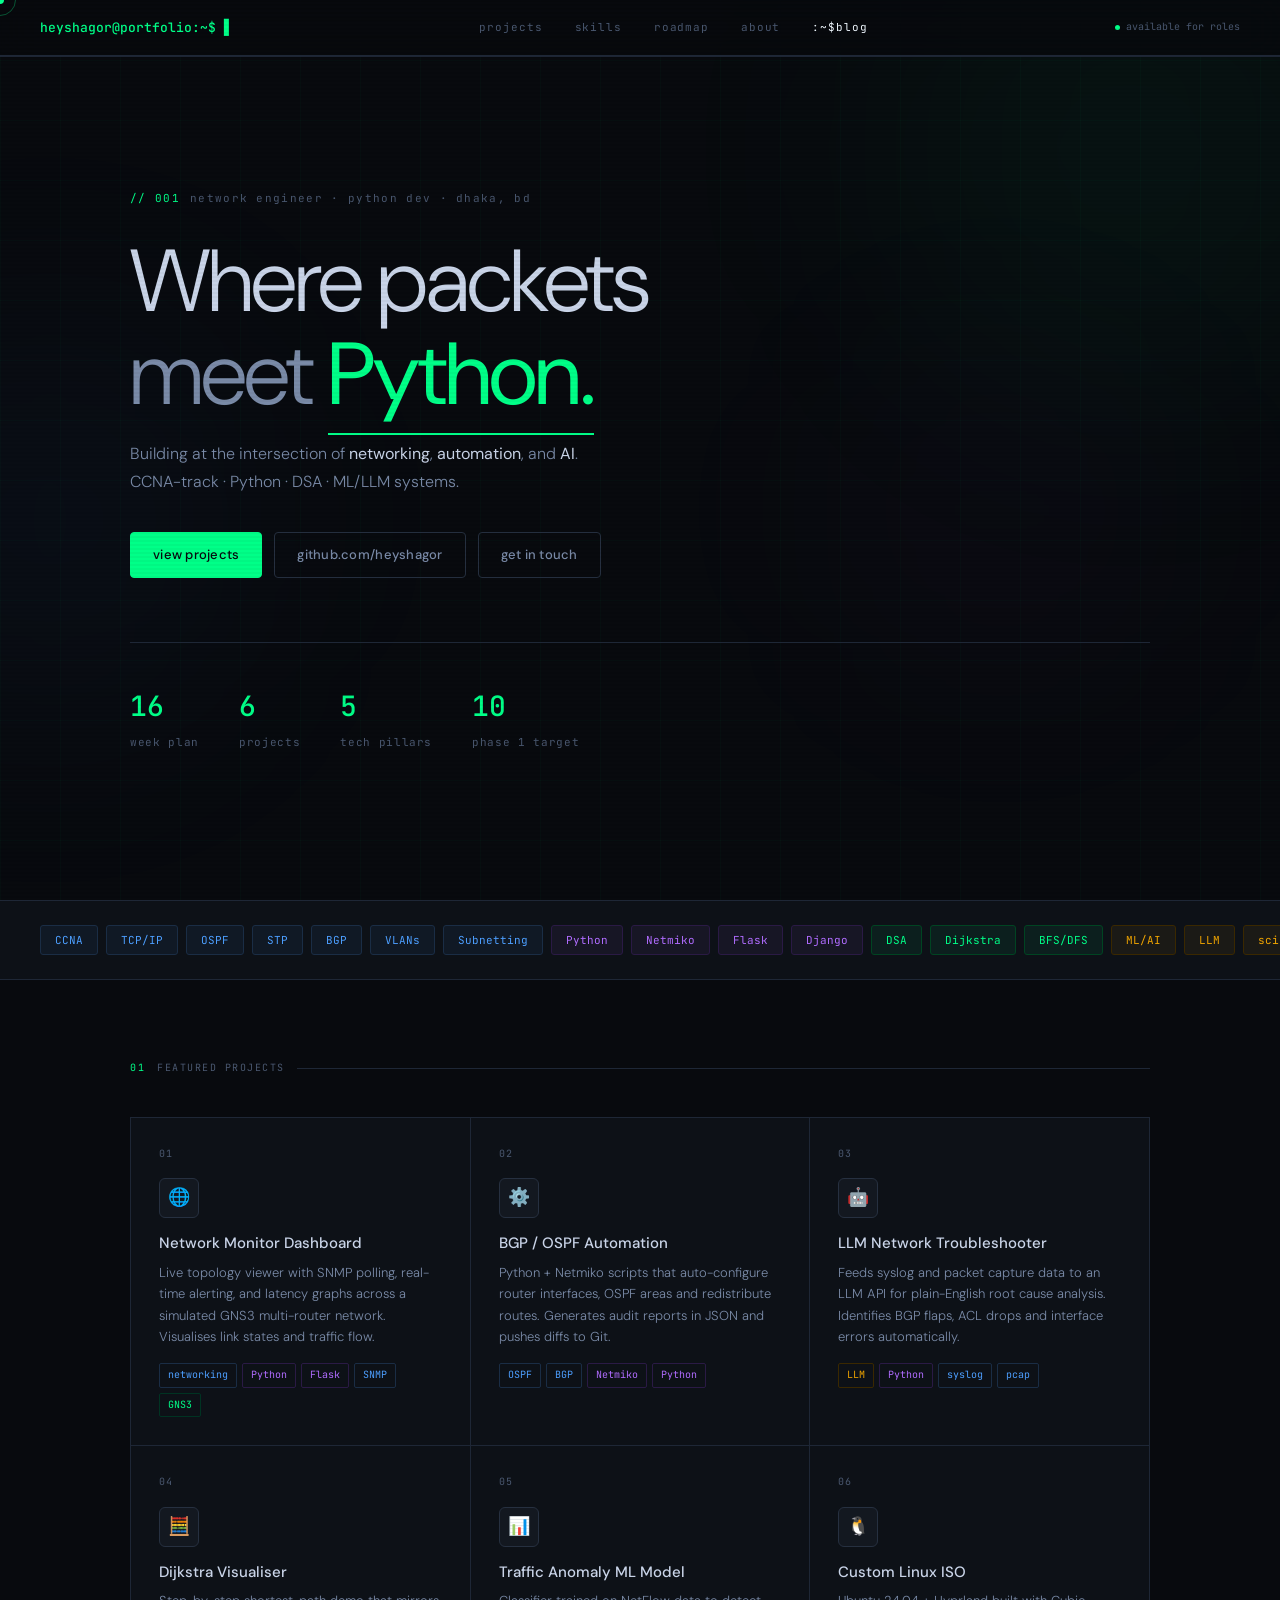
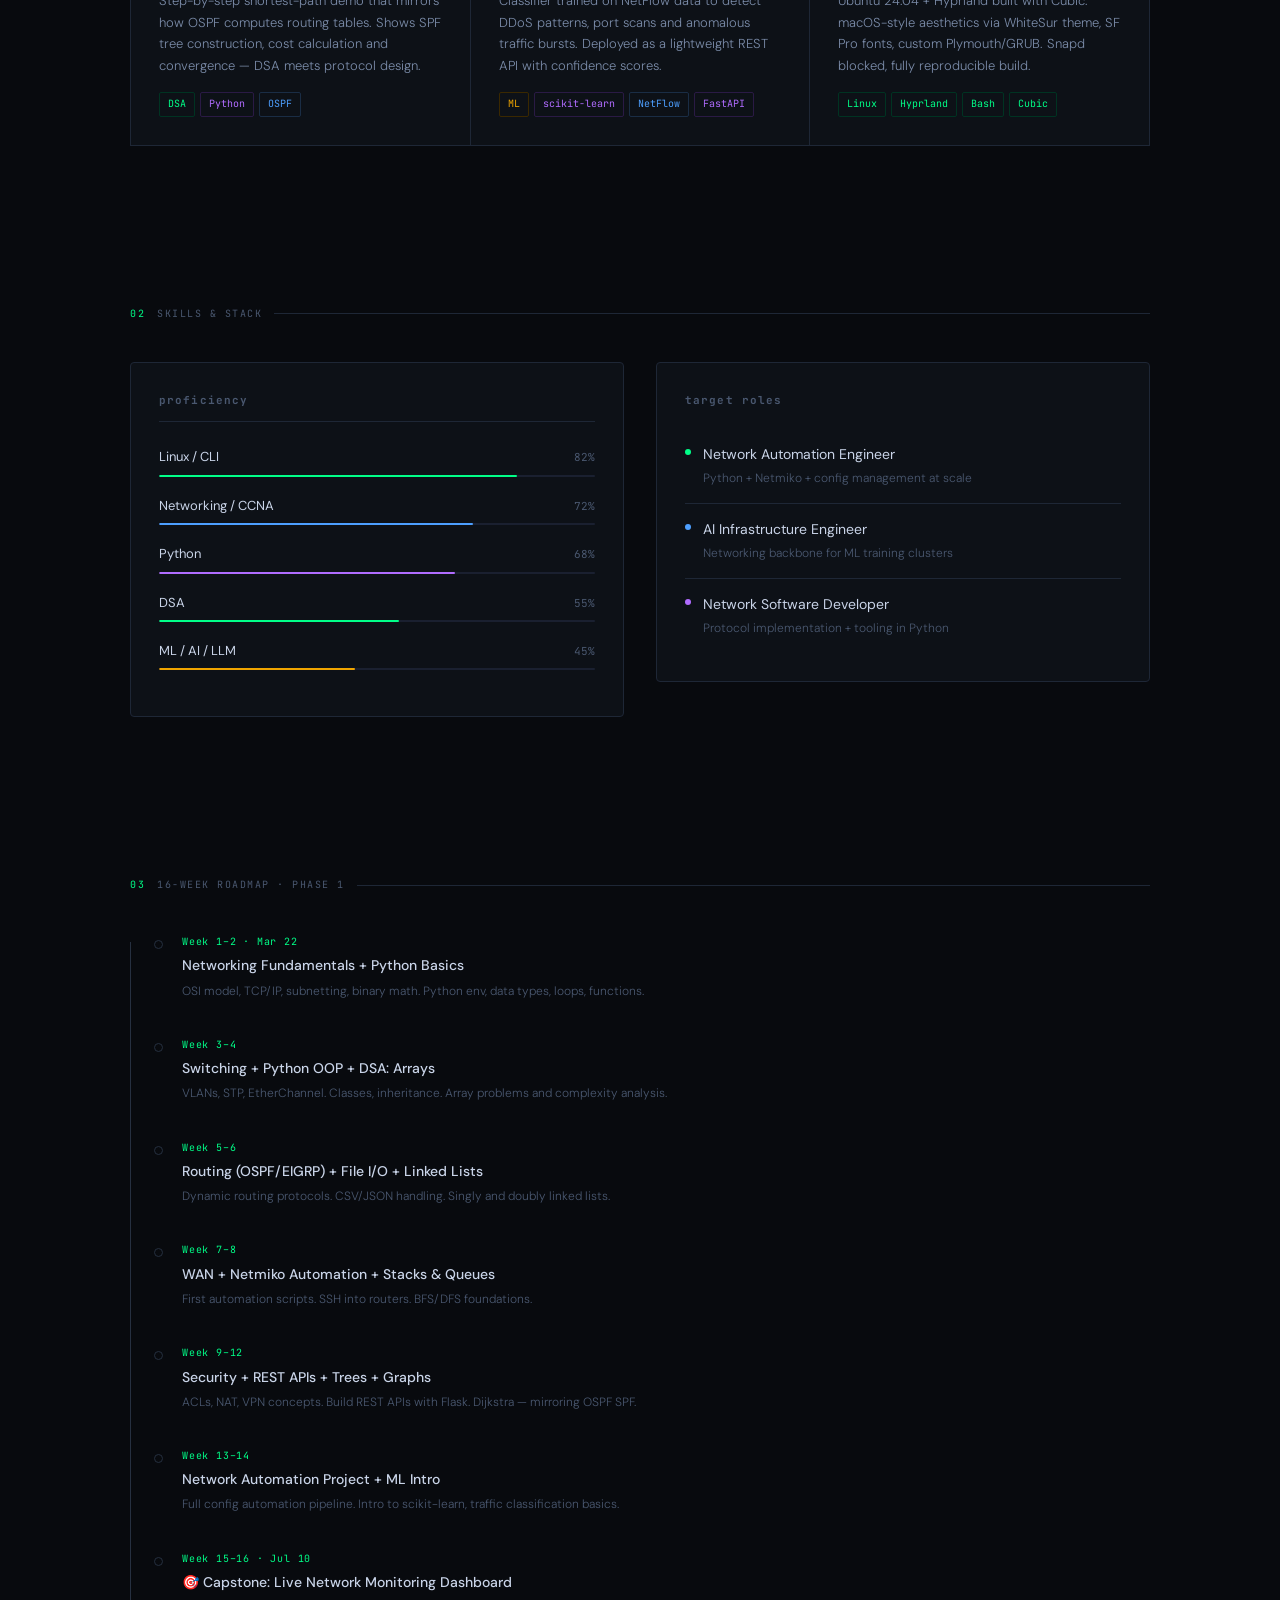
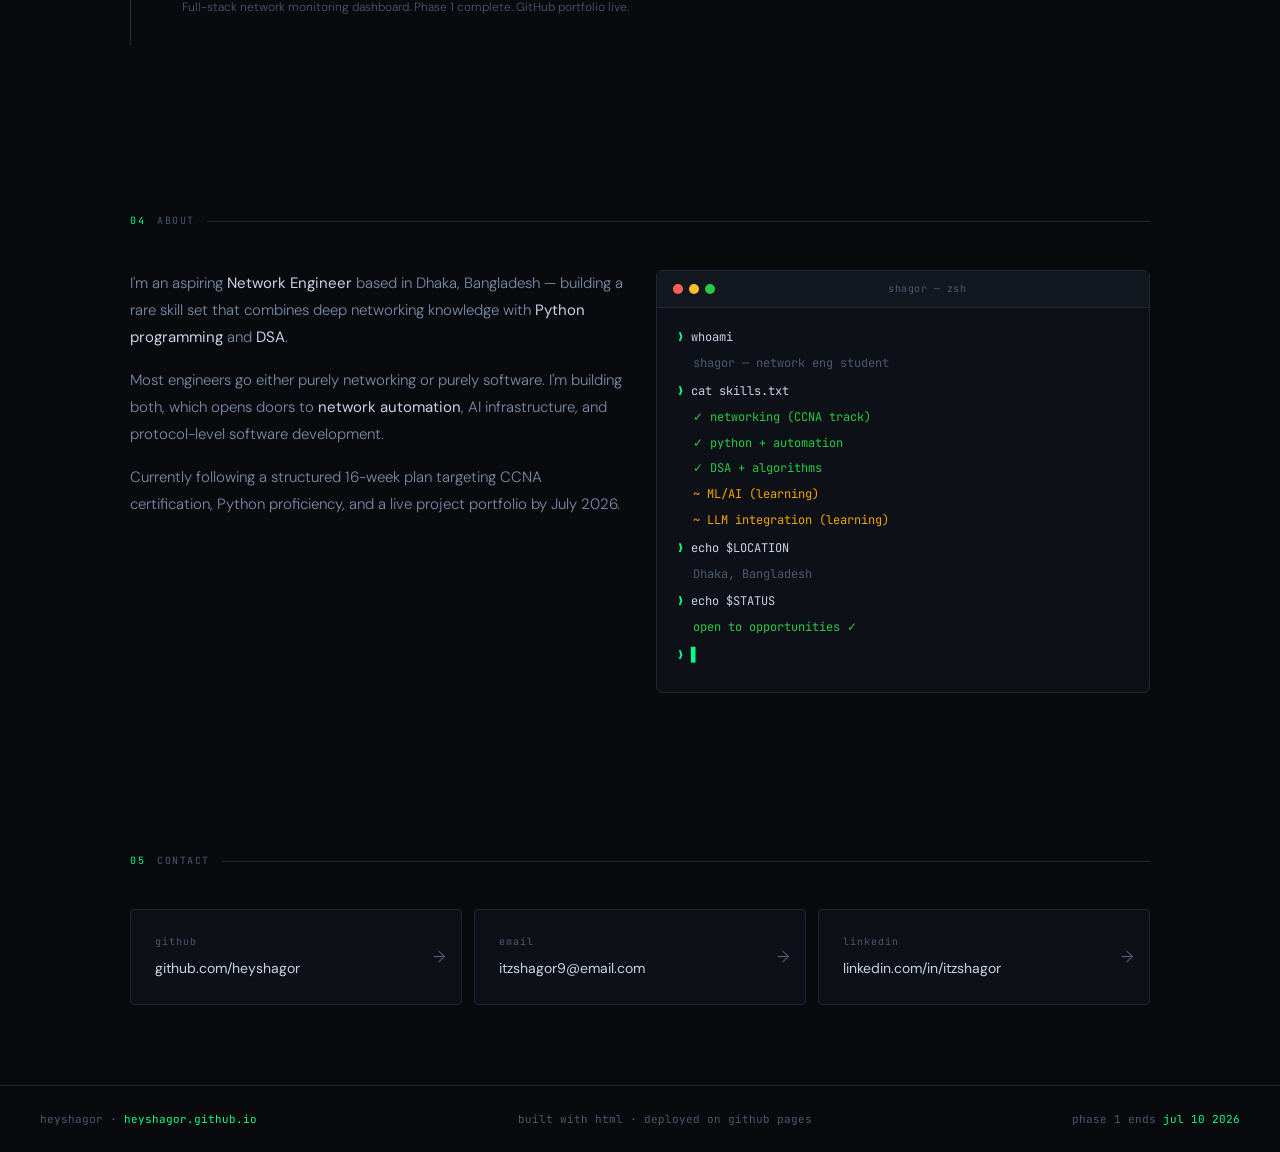
==== index.html @ 1e2323e5 "add: moible using slid out button" ====
<!DOCTYPE html>
<html lang="en">
<head>
<meta charset="UTF-8"/>
<meta name="viewport" content="width=device-width, initial-scale=1.0"/>
<title>Shagor — Network Engineer & Python Dev</title>
<link rel="preconnect" href="https://fonts.googleapis.com"/>
<link rel="preconnect" href="https://fonts.gstatic.com" crossorigin/>
<link href="https://fonts.googleapis.com/css2?family=JetBrains+Mono:wght@300;400;500;600&family=DM+Sans:ital,wght@0,300;0,400;0,500;1,300&display=swap" rel="stylesheet"/>
<link rel="icon" type="image/x-icon" href="image/myicon.ico"/>
<link rel="shortcut icon" type="image/x-icon" href="image/myicon.ico"/>
<link rel="stylesheet" href="css/common.css"/>
<link rel="stylesheet" href="css/index.css"/>
</head>
<body>

<div class="cursor" id="cursor"></div>
<div class="cursor-ring" id="cursorRing"></div>
<div class="grid-bg"></div>
<div class="orb orb1"></div>
<div class="orb orb2"></div>
<div class="orb orb3"></div>

<nav>
  <div class="logo">
    heyshagor@portfolio:~$<span class="logo-blink">▋</span>
  </div>
  <ul class="nav-links">
    <li><a href="#projects">projects</a></li>
    <li><a href="#skills">skills</a></li>
    <li><a href="#roadmap">roadmap</a></li>
    <li><a href="#about">about</a></li>
    <li><a href="/blog.html" style="color: aliceblue;">:~$blog</a></li>
  </ul>
  <div class="nav-status">
    <div class="status-dot"></div>
    available for roles
  </div>
  <button class="menu-btn" id="menuBtn" aria-label="Toggle menu">
    <span></span>
  </button>
</nav>

<!-- Mobile Menu -->
<div class="mobile-menu" id="mobileMenu">
  <div class="mobile-menu-inner">
    <ul class="mobile-menu-links">
      <li><a href="#projects">projects</a></li>
      <li><a href="#skills">skills</a></li>
      <li><a href="/blog.html">blog</a></li>
      <li><a href="#roadmap">roadmap</a></li>
      <li><a href="#about">about</a></li>
      <li><a href="#contact">contact</a></li>
    </ul>
    <div class="mobile-menu-status">
      <div class="status-dot"></div>
      <span>available for roles</span>
    </div>
  </div>
</div>

<main>

<!-- HERO -->
<div class="hero">
  <div class="hero-eyebrow">
    <span>// 001</span> network engineer · python dev · dhaka, bd
  </div>
  <h1 class="hero-h1">
    Where packets<br>
    <span class="line2">meet <span class="highlight">Python.</span></span>
  </h1>
  <p class="hero-sub">
    Building at the intersection of <strong>networking</strong>, <strong>automation</strong>, and <strong>AI</strong>.<br>
    CCNA-track · Python · DSA · ML/LLM systems.
  </p>
  <div class="hero-cta">
    <a href="#projects" class="btn btn-primary">view projects</a>
    <a href="https://github.com/heyshagor" class="btn btn-ghost">github.com/heyshagor</a>
    <a href="#contact" class="btn btn-ghost">get in touch</a>
  </div>
  <div class="hero-metrics">
    <div class="metric-item">
      <span class="metric-num" data-target="16">0</span>
      <span class="metric-label">week plan</span>
    </div>
    <div class="metric-item">
      <span class="metric-num" data-target="6">0</span>
      <span class="metric-label">projects</span>
    </div>
    <div class="metric-item">
      <span class="metric-num" data-target="5">0</span>
      <span class="metric-label">tech pillars</span>
    </div>
    <div class="metric-item">
      <span class="metric-num" data-suffix=" Jul">10</span>
      <span class="metric-label">phase 1 target</span>
    </div>
  </div>
</div>

<!-- SCROLLING STACK -->
<div class="stack-section">
  <div class="stack-inner" id="stackInner">
    <span class="stag stag-n">CCNA</span>
    <span class="stag stag-n">TCP/IP</span>
    <span class="stag stag-n">OSPF</span>
    <span class="stag stag-n">STP</span>
    <span class="stag stag-n">BGP</span>
    <span class="stag stag-n">VLANs</span>
    <span class="stag stag-n">Subnetting</span>
    <span class="stag stag-p">Python</span>
    <span class="stag stag-p">Netmiko</span>
    <span class="stag stag-p">Flask</span>
    <span class="stag stag-p">Django</span>
    <span class="stag stag-g">DSA</span>
    <span class="stag stag-g">Dijkstra</span>
    <span class="stag stag-g">BFS/DFS</span>
    <span class="stag stag-a">ML/AI</span>
    <span class="stag stag-a">LLM</span>
    <span class="stag stag-a">scikit-learn</span>
    <span class="stag stag-g">Linux</span>
    <span class="stag stag-g">Hyprland</span>
    <span class="stag stag-g">GNS3</span>
    <span class="stag stag-g">Wireshark</span>
    <!-- duplicate for seamless loop -->
    <span class="stag stag-n">CCNA</span>
    <span class="stag stag-n">TCP/IP</span>
    <span class="stag stag-n">OSPF</span>
    <span class="stag stag-n">STP</span>
    <span class="stag stag-n">BGP</span>
    <span class="stag stag-n">VLANs</span>
    <span class="stag stag-n">Subnetting</span>
    <span class="stag stag-p">Python</span>
    <span class="stag stag-p">Netmiko</span>
    <span class="stag stag-p">Flask</span>
    <span class="stag stag-p">Django</span>
    <span class="stag stag-g">DSA</span>
    <span class="stag stag-g">Dijkstra</span>
    <span class="stag stag-g">BFS/DFS</span>
    <span class="stag stag-a">ML/AI</span>
    <span class="stag stag-a">LLM</span>
    <span class="stag stag-a">scikit-learn</span>
    <span class="stag stag-g">Linux</span>
    <span class="stag stag-g">Hyprland</span>
    <span class="stag stag-g">GNS3</span>
    <span class="stag stag-g">Wireshark</span>
  </div>
</div>

<!-- PROJECTS -->
<section id="projects">
  <div class="sec-label reveal" data-num="01">featured projects</div>
  <div class="projects-grid reveal">
    <div class="pcard">
      <span class="pcard-num">01</span>
      <div class="pcard-icon">🌐</div>
      <div class="pcard-title">Network Monitor Dashboard</div>
      <div class="pcard-desc">Live topology viewer with SNMP polling, real-time alerting, and latency graphs across a simulated GNS3 multi-router network. Visualises link states and traffic flow.</div>
      <div class="pcard-tags">
        <span class="ptag pt-n">networking</span>
        <span class="ptag pt-p">Python</span>
        <span class="ptag pt-p">Flask</span>
        <span class="ptag pt-n">SNMP</span>
        <span class="ptag pt-g">GNS3</span>
      </div>
      <a href="https://github.com/heyshagor" class="pcard-link">↗</a>
    </div>
    <div class="pcard">
      <span class="pcard-num">02</span>
      <div class="pcard-icon">⚙️</div>
      <div class="pcard-title">BGP / OSPF Automation</div>
      <div class="pcard-desc">Python + Netmiko scripts that auto-configure router interfaces, OSPF areas and redistribute routes. Generates audit reports in JSON and pushes diffs to Git.</div>
      <div class="pcard-tags">
        <span class="ptag pt-n">OSPF</span>
        <span class="ptag pt-n">BGP</span>
        <span class="ptag pt-p">Netmiko</span>
        <span class="ptag pt-p">Python</span>
      </div>
      <a href="https://github.com/heyshagor" class="pcard-link">↗</a>
    </div>
    <div class="pcard">
      <span class="pcard-num">03</span>
      <div class="pcard-icon">🤖</div>
      <div class="pcard-title">LLM Network Troubleshooter</div>
      <div class="pcard-desc">Feeds syslog and packet capture data to an LLM API for plain-English root cause analysis. Identifies BGP flaps, ACL drops and interface errors automatically.</div>
      <div class="pcard-tags">
        <span class="ptag pt-a">LLM</span>
        <span class="ptag pt-p">Python</span>
        <span class="ptag pt-n">syslog</span>
        <span class="ptag pt-n">pcap</span>
      </div>
      <a href="https://github.com/heyshagor" class="pcard-link">↗</a>
    </div>
    <div class="pcard">
      <span class="pcard-num">04</span>
      <div class="pcard-icon">🧮</div>
      <div class="pcard-title">Dijkstra Visualiser</div>
      <div class="pcard-desc">Step-by-step shortest-path demo that mirrors how OSPF computes routing tables. Shows SPF tree construction, cost calculation and convergence — DSA meets protocol design.</div>
      <div class="pcard-tags">
        <span class="ptag pt-g">DSA</span>
        <span class="ptag pt-p">Python</span>
        <span class="ptag pt-n">OSPF</span>
      </div>
      <a href="https://github.com/heyshagor" class="pcard-link">↗</a>
    </div>
    <div class="pcard">
      <span class="pcard-num">05</span>
      <div class="pcard-icon">📊</div>
      <div class="pcard-title">Traffic Anomaly ML Model</div>
      <div class="pcard-desc">Classifier trained on NetFlow data to detect DDoS patterns, port scans and anomalous traffic bursts. Deployed as a lightweight REST API with confidence scores.</div>
      <div class="pcard-tags">
        <span class="ptag pt-a">ML</span>
        <span class="ptag pt-p">scikit-learn</span>
        <span class="ptag pt-n">NetFlow</span>
        <span class="ptag pt-p">FastAPI</span>
      </div>
      <a href="https://github.com/heyshagor" class="pcard-link">↗</a>
    </div>
    <div class="pcard">
      <span class="pcard-num">06</span>
      <div class="pcard-icon">🐧</div>
      <div class="pcard-title">Custom Linux ISO</div>
      <div class="pcard-desc">Ubuntu 24.04 + Hyprland built with Cubic. macOS-style aesthetics via WhiteSur theme, SF Pro fonts, custom Plymouth/GRUB. Snapd blocked, fully reproducible build.</div>
      <div class="pcard-tags">
        <span class="ptag pt-g">Linux</span>
        <span class="ptag pt-g">Hyprland</span>
        <span class="ptag pt-g">Bash</span>
        <span class="ptag pt-g">Cubic</span>
      </div>
      <a href="https://github.com/heyshagor" class="pcard-link">↗</a>
    </div>
  </div>
</section>

<!-- SKILLS -->
<section id="skills">
  <div class="sec-label reveal" data-num="02">skills & stack</div>
  <div class="skills-layout">
    <div class="skill-block reveal">
      <h3>proficiency</h3>
      <div class="skill-row">
        <div class="skill-header"><span class="skill-name">Linux / CLI</span><span class="skill-pct">82%</span></div>
        <div class="skill-track"><div class="skill-fill" style="width:82%;background:var(--accent)" data-w="82"></div></div>
      </div>
      <div class="skill-row">
        <div class="skill-header"><span class="skill-name">Networking / CCNA</span><span class="skill-pct">72%</span></div>
        <div class="skill-track"><div class="skill-fill" style="width:72%;background:var(--accent2)" data-w="72"></div></div>
      </div>
      <div class="skill-row">
        <div class="skill-header"><span class="skill-name">Python</span><span class="skill-pct">68%</span></div>
        <div class="skill-track"><div class="skill-fill" style="width:68%;background:var(--accent4)" data-w="68"></div></div>
      </div>
      <div class="skill-row">
        <div class="skill-header"><span class="skill-name">DSA</span><span class="skill-pct">55%</span></div>
        <div class="skill-track"><div class="skill-fill" style="width:55%;background:var(--accent)" data-w="55"></div></div>
      </div>
      <div class="skill-row">
        <div class="skill-header"><span class="skill-name">ML / AI / LLM</span><span class="skill-pct">45%</span></div>
        <div class="skill-track"><div class="skill-fill" style="width:45%;background:var(--accent3)" data-w="45"></div></div>
      </div>
    </div>
    <div>
      <div class="roles-block reveal" style="margin-bottom:12px">
        <h3>target roles</h3>
        <div class="role-item">
          <div class="role-dot" style="background:var(--accent)"></div>
          <div>
            <div class="role-name">Network Automation Engineer</div>
            <div class="role-why">Python + Netmiko + config management at scale</div>
          </div>
        </div>
        <div class="role-item">
          <div class="role-dot" style="background:var(--accent2)"></div>
          <div>
            <div class="role-name">AI Infrastructure Engineer</div>
            <div class="role-why">Networking backbone for ML training clusters</div>
          </div>
        </div>
        <div class="role-item">
          <div class="role-dot" style="background:var(--accent4)"></div>
          <div>
            <div class="role-name">Network Software Developer</div>
            <div class="role-why">Protocol implementation + tooling in Python</div>
          </div>
        </div>
      </div>
    </div>
  </div>
</section>

<!-- ROADMAP -->
<section id="roadmap">
  <div class="sec-label reveal" data-num="03">16-week roadmap · phase 1</div>
  <div class="timeline reveal">
    <div class="t-item">
      <div class="t-date">Week 1–2 · Mar 22</div>
      <div class="t-title">Networking Fundamentals + Python Basics</div>
      <div class="t-desc">OSI model, TCP/IP, subnetting, binary math. Python env, data types, loops, functions.</div>
    </div>
    <div class="t-item">
      <div class="t-date">Week 3–4</div>
      <div class="t-title">Switching + Python OOP + DSA: Arrays</div>
      <div class="t-desc">VLANs, STP, EtherChannel. Classes, inheritance. Array problems and complexity analysis.</div>
    </div>
    <div class="t-item">
      <div class="t-date">Week 5–6</div>
      <div class="t-title">Routing (OSPF/EIGRP) + File I/O + Linked Lists</div>
      <div class="t-desc">Dynamic routing protocols. CSV/JSON handling. Singly and doubly linked lists.</div>
    </div>
    <div class="t-item">
      <div class="t-date">Week 7–8</div>
      <div class="t-title">WAN + Netmiko Automation + Stacks & Queues</div>
      <div class="t-desc">First automation scripts. SSH into routers. BFS/DFS foundations.</div>
    </div>
    <div class="t-item">
      <div class="t-date">Week 9–12</div>
      <div class="t-title">Security + REST APIs + Trees + Graphs</div>
      <div class="t-desc">ACLs, NAT, VPN concepts. Build REST APIs with Flask. Dijkstra — mirroring OSPF SPF.</div>
    </div>
    <div class="t-item">
      <div class="t-date">Week 13–14</div>
      <div class="t-title">Network Automation Project + ML Intro</div>
      <div class="t-desc">Full config automation pipeline. Intro to scikit-learn, traffic classification basics.</div>
    </div>
    <div class="t-item">
      <div class="t-date">Week 15–16 · Jul 10</div>
      <div class="t-title">🎯 Capstone: Live Network Monitoring Dashboard</div>
      <div class="t-desc">Full-stack network monitoring dashboard. Phase 1 complete. GitHub portfolio live.</div>
    </div>
  </div>
</section>

<!-- ABOUT -->
<section id="about">
  <div class="sec-label reveal" data-num="04">about</div>
  <div class="about-layout">
    <div class="about-text reveal">
      <p>I'm an aspiring <strong>Network Engineer</strong> based in Dhaka, Bangladesh — building a rare skill set that combines deep networking knowledge with <strong>Python programming</strong> and <strong>DSA</strong>.</p>
      <p>Most engineers go either purely networking or purely software. I'm building both, which opens doors to <strong>network automation</strong>, AI infrastructure, and protocol-level software development.</p>
      <p>Currently following a structured 16-week plan targeting CCNA certification, Python proficiency, and a live project portfolio by July 2026.</p>
    </div>
    <div class="terminal-card reveal">
      <div class="terminal-bar">
        <div class="tdot td1"></div>
        <div class="tdot td2"></div>
        <div class="tdot td3"></div>
        <div class="terminal-title">shagor — zsh</div>
      </div>
      <div class="terminal-body">
        <div class="tline"><span class="prompt">❯ </span><span class="cmd">whoami</span></div>
        <div class="tline"><span class="out">shagor — network eng student</span></div>
        <div class="tline" style="margin-top:8px"><span class="prompt">❯ </span><span class="cmd">cat skills.txt</span></div>
        <div class="tline"><span class="out ok">✓ networking (CCNA track)</span></div>
        <div class="tline"><span class="out ok">✓ python + automation</span></div>
        <div class="tline"><span class="out ok">✓ DSA + algorithms</span></div>
        <div class="tline"><span class="out warn">~ ML/AI (learning)</span></div>
        <div class="tline"><span class="out warn">~ LLM integration (learning)</span></div>
        <div class="tline" style="margin-top:8px"><span class="prompt">❯ </span><span class="cmd">echo $LOCATION</span></div>
        <div class="tline"><span class="out">Dhaka, Bangladesh</span></div>
        <div class="tline" style="margin-top:8px"><span class="prompt">❯ </span><span class="cmd">echo $STATUS</span></div>
        <div class="tline"><span class="out ok">open to opportunities ✓</span></div>
        <div class="tline" style="margin-top:8px"><span class="prompt">❯ <span style="animation:blink 1.2s step-end infinite">▋</span></span></div>
      </div>
    </div>
  </div>
</section>

<!-- CONTACT -->
<section id="contact">
  <div class="sec-label reveal" data-num="05">contact</div>
  <div class="contact-grid reveal">
    <a href="https://github.com/heyshagor" class="contact-card">
      <div class="cc-label">github</div>
      <div class="cc-value">github.com/heyshagor</div>
    </a>
    <a href="mailto:itzshagor9@email.com" class="contact-card">
      <div class="cc-label">email</div>
      <div class="cc-value">itzshagor9@email.com</div>
    </a>
    <a href="https://linkedin.com/in/itzshagor" class="contact-card">
      <div class="cc-label">linkedin</div>
      <div class="cc-value">linkedin.com/in/itzshagor</div>
    </a>
  </div>
</section>

</main>

<footer>
  <span class="fl">heyshagor · <span>heyshagor.github.io</span></span>
  <span class="fl">built with html · deployed on github pages</span>
  <span class="fl">phase 1 ends <span>jul 10 2026</span></span>
</footer>

<script src="js/index.js"></script>
</body>
</html>
---- css/common.css ----
*,*::before,*::after{box-sizing:border-box;margin:0;padding:0}
:root{
  --bg:#080a0e;
  --bg2:#0d1117;
  --bg3:#131820;
  --bg4:#1a2030;
  --border:#1e2736;
  --border2:#263040;
  --border3:#2e3a50;
  --text:#c9d4e8;
  --text2:#7a8ba8;
  --text3:#4a5870;
  --accent:#00ff88;
  --accent2:#4d9fff;
  --accent3:#f0a500;
  --accent4:#b06cff;
  --red:#ff4d6a;
}
html{scroll-behavior:smooth}
body{
  background:var(--bg);
  color:var(--text);
  font-family:'DM Sans',sans-serif;
  font-size:15px;
  line-height:1.65;
  overflow-x:hidden;
}
@keyframes blink{0%,100%{opacity:1}50%{opacity:0}}
@keyframes pulse-dot{0%,100%{box-shadow:0 0 0 0 rgba(0,255,136,0.4)}70%{box-shadow:0 0 0 6px rgba(0,255,136,0)}}

/* Nav */
nav{
  position:fixed;top:0;left:0;right:0;z-index:100;
  display:flex;align-items:center;justify-content:space-between;
  padding:0 40px;height:56px;
  background:rgba(8,10,14,0.85);
  backdrop-filter:blur(20px);
  border-bottom:1px solid var(--border);
}
.logo{
  font-family:'JetBrains Mono',monospace;
  font-size:13px;font-weight:500;
  color:var(--accent);
  display:flex;align-items:center;gap:8px;
}
.logo-blink{animation:blink 1.2s step-end infinite}
.nav-links{display:flex;gap:0;list-style:none}
.nav-links a{
  display:block;padding:8px 16px;
  font-family:'JetBrains Mono',monospace;font-size:11px;font-weight:400;
  color:var(--text3);text-decoration:none;letter-spacing:0.08em;
  transition:color 0.2s;position:relative;
}
.nav-links a:hover{color:var(--accent)}
.blink{animation:blink 1.2s step-end infinite}

/* Footer */
footer{
  border-top:1px solid var(--border);
  padding:24px 40px;
  display:flex;justify-content:space-between;align-items:center;
  position:relative;z-index:1;
}
footer span{font-family:'JetBrains Mono',monospace;font-size:11px;color:var(--text3)}
footer a{color:var(--text3);text-decoration:none;transition:color 0.2s}
footer a:hover{color:var(--accent)}

/* Mobile */
/* Mobile Menu Button */
.menu-btn{
  display:none;
  width:44px;height:44px;
  background:transparent;border:none;
  cursor:pointer;position:relative;z-index:200;
  padding:10px;
}
.menu-btn span{
  display:block;width:20px;height:2px;
  background:var(--text);
  position:relative;
  transition:all 0.3s;
}
.menu-btn span::before,
.menu-btn span::after{
  content:'';position:absolute;left:0;width:20px;height:2px;
  background:var(--text);transition:all 0.3s;
}
.menu-btn span::before{top:-6px}
.menu-btn span::after{top:6px}
.menu-btn.active span{background:transparent}
.menu-btn.active span::before{top:0;transform:rotate(45deg)}
.menu-btn.active span::after{top:0;transform:rotate(-45deg)}

/* Mobile Menu Dropdown (under nav) */
.mobile-menu{
  position:fixed;top:56px;left:0;right:0;
  background:var(--bg2);
  border-bottom:1px solid var(--border);
  z-index:98;
  max-height:0;overflow:hidden;
  transition:max-height 0.4s cubic-bezier(0.4,0,0.2,1);
}
.mobile-menu.active{max-height:400px}
.mobile-menu-inner{
  padding:8px 20px 20px;
}
.mobile-menu-links{list-style:none}
.mobile-menu-links li{
  opacity:0;transform:translateY(-8px);
  transition:opacity 0.25s ease,transform 0.25s ease;
}
.mobile-menu.active .mobile-menu-links li{
  opacity:1;transform:translateY(0);
}
.mobile-menu.active .mobile-menu-links li:nth-child(1){transition-delay:0.05s}
.mobile-menu.active .mobile-menu-links li:nth-child(2){transition-delay:0.1s}
.mobile-menu.active .mobile-menu-links li:nth-child(3){transition-delay:0.15s}
.mobile-menu.active .mobile-menu-links li:nth-child(4){transition-delay:0.2s}
.mobile-menu.active .mobile-menu-links li:nth-child(5){transition-delay:0.25s}
.mobile-menu.active .mobile-menu-links li:nth-child(6){transition-delay:0.3s}
.mobile-menu-links a{
  display:flex;align-items:center;gap:12px;
  padding:12px 16px;
  font-family:'JetBrains Mono',monospace;
  font-size:13px;font-weight:400;
  color:var(--text3);text-decoration:none;
  letter-spacing:0.06em;
  border-radius:4px;
  transition:all 0.2s;
}
.mobile-menu-links a:hover{
  color:var(--accent);
  background:rgba(0,255,136,0.05);
}
.mobile-menu-links a::before{
  content:'//';
  opacity:0.4;
  font-size:11px;
}
.mobile-menu-status{
  display:flex;align-items:center;gap:6px;
  padding:12px 16px;
  margin-top:8px;
  border-top:1px solid var(--border);
  font-family:'JetBrains Mono',monospace;font-size:11px;
  color:var(--text3);
}
.mobile-menu-status .status-dot{
  width:5px;height:5px;border-radius:50%;
  background:var(--accent);
  animation:pulse-dot 2s ease infinite;
}

/* Mobile */
@media(max-width:768px){
  nav{padding:0 20px}
  .nav-links{display:none}
  .nav-status{display:none}
  .menu-btn{display:block}
  footer{flex-direction:column;gap:8px;text-align:center;padding:20px}
}
---- css/index.css ----
/* Custom cursor */
.cursor{position:fixed;width:8px;height:8px;background:var(--accent);border-radius:50%;pointer-events:none;z-index:9999;transform:translate(-50%,-50%);transition:transform 0.1s,background 0.2s;mix-blend-mode:screen}
.cursor-ring{position:fixed;width:32px;height:32px;border:1px solid rgba(0,255,136,0.3);border-radius:50%;pointer-events:none;z-index:9998;transform:translate(-50%,-50%);transition:all 0.15s ease;mix-blend-mode:screen}

/* Scanline overlay */
body::before{
  content:'';
  position:fixed;inset:0;
  background:repeating-linear-gradient(0deg,transparent,transparent 2px,rgba(0,0,0,0.03) 2px,rgba(0,0,0,0.03) 4px);
  pointer-events:none;z-index:1000;
}

/* Grid background */
.grid-bg{
  position:fixed;inset:0;
  background-image:
    linear-gradient(rgba(0,255,136,0.025) 1px,transparent 1px),
    linear-gradient(90deg,rgba(0,255,136,0.025) 1px,transparent 1px);
  background-size:60px 60px;
  pointer-events:none;z-index:0;
}

/* Glow orbs */
.orb{position:fixed;border-radius:50%;filter:blur(120px);pointer-events:none;z-index:0;animation:drift 12s ease-in-out infinite}
.orb1{width:500px;height:500px;background:rgba(0,255,136,0.04);top:-100px;right:-100px;animation-delay:0s}
.orb2{width:400px;height:400px;background:rgba(77,159,255,0.04);bottom:20%;left:-150px;animation-delay:-5s}
.orb3{width:300px;height:300px;background:rgba(176,108,255,0.03);top:40%;right:10%;animation-delay:-8s}
@keyframes drift{0%,100%{transform:translate(0,0)}33%{transform:translate(20px,-30px)}66%{transform:translate(-15px,20px)}}

.nav-status{
  display:flex;align-items:center;gap:6px;
  font-family:'JetBrains Mono',monospace;font-size:10px;color:var(--text3);
}
.status-dot{width:5px;height:5px;border-radius:50%;background:var(--accent);animation:pulse-dot 2s ease infinite}
@keyframes pulse-dot{0%,100%{box-shadow:0 0 0 0 rgba(0,255,136,0.4)}70%{box-shadow:0 0 0 6px rgba(0,255,136,0)}}

/* Main layout */
main{position:relative;z-index:1}

/* Hero */
.hero{
  min-height:100vh;
  display:flex;flex-direction:column;justify-content:center;
  padding:100px 40px 60px;
  max-width:1100px;margin:0 auto;
}
.hero-eyebrow{
  display:inline-flex;align-items:center;gap:10px;
  font-family:'JetBrains Mono',monospace;font-size:11px;
  color:var(--text3);letter-spacing:0.12em;
  margin-bottom:28px;
  opacity:0;animation:fadeUp 0.6s ease 0.2s forwards;
}
.hero-eyebrow span{color:var(--accent)}
.hero-h1{
  font-family:'DM Sans',sans-serif;font-weight:300;
  font-size:clamp(42px,7vw,88px);line-height:1.05;
  letter-spacing:-0.02em;
  margin-bottom:20px;
  opacity:0;animation:fadeUp 0.7s ease 0.35s forwards;
}
.hero-h1 .line2{color:var(--text2)}
.hero-h1 .highlight{
  color:var(--accent);font-weight:400;
  position:relative;
}
.hero-h1 .highlight::after{
  content:'';
  position:absolute;bottom:-4px;left:0;right:0;
  height:2px;background:var(--accent);
  transform:scaleX(0);transform-origin:left;
  animation:underlineGrow 0.6s ease 1.2s forwards;
}
@keyframes underlineGrow{to{transform:scaleX(1)}}
.hero-sub{
  font-size:16px;color:var(--text2);max-width:540px;line-height:1.75;
  margin-bottom:36px;font-weight:300;
  opacity:0;animation:fadeUp 0.6s ease 0.5s forwards;
}
.hero-sub strong{color:var(--text);font-weight:400}
.hero-cta{
  display:flex;gap:12px;flex-wrap:wrap;
  opacity:0;animation:fadeUp 0.6s ease 0.65s forwards;
}
.btn{
  padding:11px 22px;border-radius:4px;font-size:13px;font-weight:500;
  text-decoration:none;cursor:none;
  transition:all 0.2s;letter-spacing:0.02em;
  font-family:'DM Sans',sans-serif;
  border:1px solid transparent;
  position:relative;overflow:hidden;
}
.btn-primary{background:var(--accent);color:#080a0e;border-color:var(--accent)}
.btn-primary:hover{background:transparent;color:var(--accent);border-color:var(--accent)}
.btn-ghost{background:transparent;color:var(--text2);border:1px solid var(--border2)}
.btn-ghost:hover{border-color:var(--border3);color:var(--text);background:var(--bg3)}
.hero-metrics{
  display:flex;gap:40px;margin-top:64px;padding-top:40px;
  border-top:1px solid var(--border);
  opacity:0;animation:fadeUp 0.6s ease 0.8s forwards;
}
.metric-item{display:flex;flex-direction:column;gap:4px}
.metric-num{
  font-family:'JetBrains Mono',monospace;font-size:28px;font-weight:500;
  color:var(--accent);
}
.metric-label{font-size:11px;color:var(--text3);letter-spacing:0.06em;font-family:'JetBrains Mono',monospace}

/* Stack bar */
.stack-section{
  padding:24px 40px;
  border-top:1px solid var(--border);
  border-bottom:1px solid var(--border);
  background:var(--bg2);
  overflow:hidden;
  position:relative;z-index:1;
}
.stack-inner{
  display:flex;gap:8px;align-items:center;
  animation:scrollTags 30s linear infinite;
  width:max-content;
}
.stack-inner:hover{animation-play-state:paused}
@keyframes scrollTags{0%{transform:translateX(0)}100%{transform:translateX(-50%)}}
.stag{
  padding:5px 14px;border-radius:3px;
  font-family:'JetBrains Mono',monospace;font-size:11px;font-weight:400;
  white-space:nowrap;border:1px solid;
  transition:all 0.15s;
}
.stag-n{color:#4d9fff;border-color:#1a2d45;background:rgba(77,159,255,0.06)}
.stag-p{color:#b06cff;border-color:#2a1a45;background:rgba(176,108,255,0.06)}
.stag-a{color:#f0a500;border-color:#3a2800;background:rgba(240,165,0,0.06)}
.stag-g{color:#00ff88;border-color:#004422;background:rgba(0,255,136,0.06)}

/* Section styles */
section{padding:80px 40px;max-width:1100px;margin:0 auto;position:relative;z-index:1}
.sec-label{
  display:flex;align-items:center;gap:12px;
  font-family:'JetBrains Mono',monospace;font-size:10px;
  color:var(--text3);letter-spacing:0.15em;text-transform:uppercase;
  margin-bottom:40px;
}
.sec-label::before{content:attr(data-num);color:var(--accent);font-size:10px}
.sec-label::after{content:'';flex:1;height:1px;background:var(--border)}

/* Projects */
.projects-grid{display:grid;grid-template-columns:repeat(3,1fr);gap:1px;background:var(--border);border:1px solid var(--border)}
.pcard{
  background:var(--bg2);padding:28px;
  position:relative;overflow:hidden;
  transition:background 0.2s;
  group:true;
}
.pcard::before{
  content:'';position:absolute;inset:0;
  background:linear-gradient(135deg,rgba(0,255,136,0.03) 0%,transparent 60%);
  opacity:0;transition:opacity 0.3s;
}
.pcard:hover{background:var(--bg3)}
.pcard:hover::before{opacity:1}
.pcard-num{
  font-family:'JetBrains Mono',monospace;font-size:10px;
  color:var(--text3);letter-spacing:0.1em;
  margin-bottom:16px;display:block;
}
.pcard-icon{
  width:40px;height:40px;border-radius:6px;
  display:flex;align-items:center;justify-content:center;
  font-size:18px;margin-bottom:16px;
  border:1px solid var(--border2);background:var(--bg3);
  transition:border-color 0.2s,transform 0.2s;
}
.pcard:hover .pcard-icon{border-color:var(--border3);transform:translateY(-2px)}
.pcard-title{
  font-size:15px;font-weight:500;color:var(--text);
  margin-bottom:8px;line-height:1.3;
}
.pcard-desc{font-size:13px;color:var(--text2);line-height:1.65;margin-bottom:16px;font-weight:300}
.pcard-tags{display:flex;gap:5px;flex-wrap:wrap}
.ptag{
  font-family:'JetBrains Mono',monospace;font-size:10px;
  padding:3px 8px;border-radius:2px;border:1px solid;
}
.pt-n{color:#4d9fff;border-color:#1a2d45}
.pt-p{color:#b06cff;border-color:#2a1a45}
.pt-a{color:#f0a500;border-color:#3a2800}
.pt-g{color:#00ff88;border-color:#003322}
.pcard-link{
  position:absolute;top:20px;right:20px;
  width:28px;height:28px;border:1px solid var(--border2);border-radius:3px;
  display:flex;align-items:center;justify-content:center;
  color:var(--text3);font-size:12px;text-decoration:none;
  opacity:0;transition:all 0.2s;background:var(--bg3);
}
.pcard:hover .pcard-link{opacity:1;color:var(--accent);border-color:var(--border3)}

/* Skills */
.skills-layout{display:grid;grid-template-columns:1fr 1fr;gap:32px}
.skill-block{
  background:var(--bg2);border:1px solid var(--border);
  padding:28px;border-radius:4px;
}
.skill-block h3{
  font-family:'JetBrains Mono',monospace;font-size:11px;
  color:var(--text3);letter-spacing:0.1em;
  margin-bottom:24px;padding-bottom:12px;
  border-bottom:1px solid var(--border);
}
.skill-row{margin-bottom:18px}
.skill-header{display:flex;justify-content:space-between;align-items:baseline;margin-bottom:7px}
.skill-name{font-size:13px;color:var(--text);font-weight:400}
.skill-pct{font-family:'JetBrains Mono',monospace;font-size:11px;color:var(--text3)}
.skill-track{height:2px;background:var(--bg4);border-radius:2px;overflow:hidden}
.skill-fill{
  height:100%;border-radius:2px;
  transform:scaleX(0);transform-origin:left;
  transition:transform 1s cubic-bezier(0.4,0,0.2,1);
}
.skill-fill.animate{transform:scaleX(1)}

.roles-block{
  background:var(--bg2);border:1px solid var(--border);
  padding:28px;border-radius:4px;
}
.roles-block h3{
  font-family:'JetBrains Mono',monospace;font-size:11px;
  color:var(--text3);letter-spacing:0.1em;
  margin-bottom:20px;
}
.role-item{
  display:flex;align-items:flex-start;gap:12px;
  padding:14px 0;border-bottom:1px solid var(--border);
}
.role-item:last-child{border-bottom:none}
.role-dot{
  width:6px;height:6px;border-radius:50%;
  margin-top:6px;flex-shrink:0;
}
.role-name{font-size:14px;color:var(--text);font-weight:400;margin-bottom:3px}
.role-why{font-size:12px;color:var(--text3);font-weight:300}

/* Timeline */
.timeline{position:relative;padding-left:28px}
.timeline::before{
  content:'';position:absolute;left:0;top:8px;bottom:8px;
  width:1px;background:var(--border2);
}
.t-item{
  position:relative;padding:0 0 36px 24px;
  opacity:0;transform:translateX(-10px);
  transition:all 0.4s ease;
}
.t-item.visible{opacity:1;transform:translateX(0)}
.t-item::before{
  content:'';position:absolute;left:-4px;top:6px;
  width:9px;height:9px;border-radius:50%;
  background:var(--bg);border:1px solid var(--border2);
  transition:border-color 0.2s,background 0.2s;
}
.t-item:hover::before{border-color:var(--accent);background:var(--accent)}
.t-date{
  font-family:'JetBrains Mono',monospace;font-size:10px;
  color:var(--accent);letter-spacing:0.08em;margin-bottom:4px;
}
.t-title{font-size:14px;color:var(--text);font-weight:500;margin-bottom:4px}
.t-desc{font-size:12px;color:var(--text3);font-weight:300;line-height:1.6}

/* About */
.about-layout{display:grid;grid-template-columns:1fr 1fr;gap:32px;align-items:start}
.about-text p{font-size:15px;color:var(--text2);line-height:1.8;margin-bottom:16px;font-weight:300}
.about-text p strong{color:var(--text);font-weight:400}
.terminal-card{
  background:var(--bg2);border:1px solid var(--border);
  border-radius:6px;overflow:hidden;
  font-family:'JetBrains Mono',monospace;font-size:12px;
}
.terminal-bar{
  display:flex;align-items:center;gap:6px;
  padding:10px 16px;background:var(--bg3);
  border-bottom:1px solid var(--border);
}
.tdot{width:10px;height:10px;border-radius:50%}
.td1{background:#ff5f57}.td2{background:#ffbd2e}.td3{background:#28ca41}
.terminal-title{flex:1;text-align:center;font-size:10px;color:var(--text3);letter-spacing:0.05em}
.terminal-body{padding:20px}
.tline{margin-bottom:6px;color:var(--text2)}
.tline .prompt{color:var(--accent)}
.tline .cmd{color:var(--text)}
.tline .out{color:var(--text3);padding-left:16px}
.tline .out.ok{color:#28ca41}
.tline .out.warn{color:#f0a500}

/* Contact */
.contact-grid{display:grid;grid-template-columns:repeat(3,1fr);gap:12px}
.contact-card{
  background:var(--bg2);border:1px solid var(--border);
  border-radius:4px;padding:24px;
  text-decoration:none;color:inherit;
  transition:all 0.2s;position:relative;overflow:hidden;
}
.contact-card::after{
  content:'→';position:absolute;right:16px;top:50%;transform:translateY(-50%);
  font-size:16px;color:var(--text3);transition:all 0.2s;
}
.contact-card:hover{border-color:var(--border3);background:var(--bg3)}
.contact-card:hover::after{right:12px;color:var(--accent)}
.cc-label{font-family:'JetBrains Mono',monospace;font-size:10px;color:var(--text3);letter-spacing:0.1em;margin-bottom:6px}
.cc-value{font-size:14px;color:var(--text);font-weight:400}

/* Footer index specific */
footer .fl{font-family:'JetBrains Mono',monospace;font-size:11px;color:var(--text3)}
footer .fl span{color:var(--accent)}

/* Animations */
@keyframes fadeUp{
  from{opacity:0;transform:translateY(16px)}
  to{opacity:1;transform:translateY(0)}
}
.reveal{opacity:0;transform:translateY(20px);transition:all 0.6s ease}
.reveal.visible{opacity:1;transform:translateY(0)}

/* Mobile */
@media(max-width:768px){
  .hero{padding:80px 20px 40px}
  .hero-h1{font-size:38px}
  .hero-metrics{gap:24px;flex-wrap:wrap}
  section{padding:60px 20px}
  .projects-grid{grid-template-columns:1fr}
  .skills-layout{grid-template-columns:1fr}
  .about-layout{grid-template-columns:1fr}
  .contact-grid{grid-template-columns:1fr}
  .stack-section{padding:16px 20px}
}
@media(max-width:480px){
  .hero-metrics{gap:20px}
  .metric-num{font-size:22px}
  .pcard{padding:20px}
}
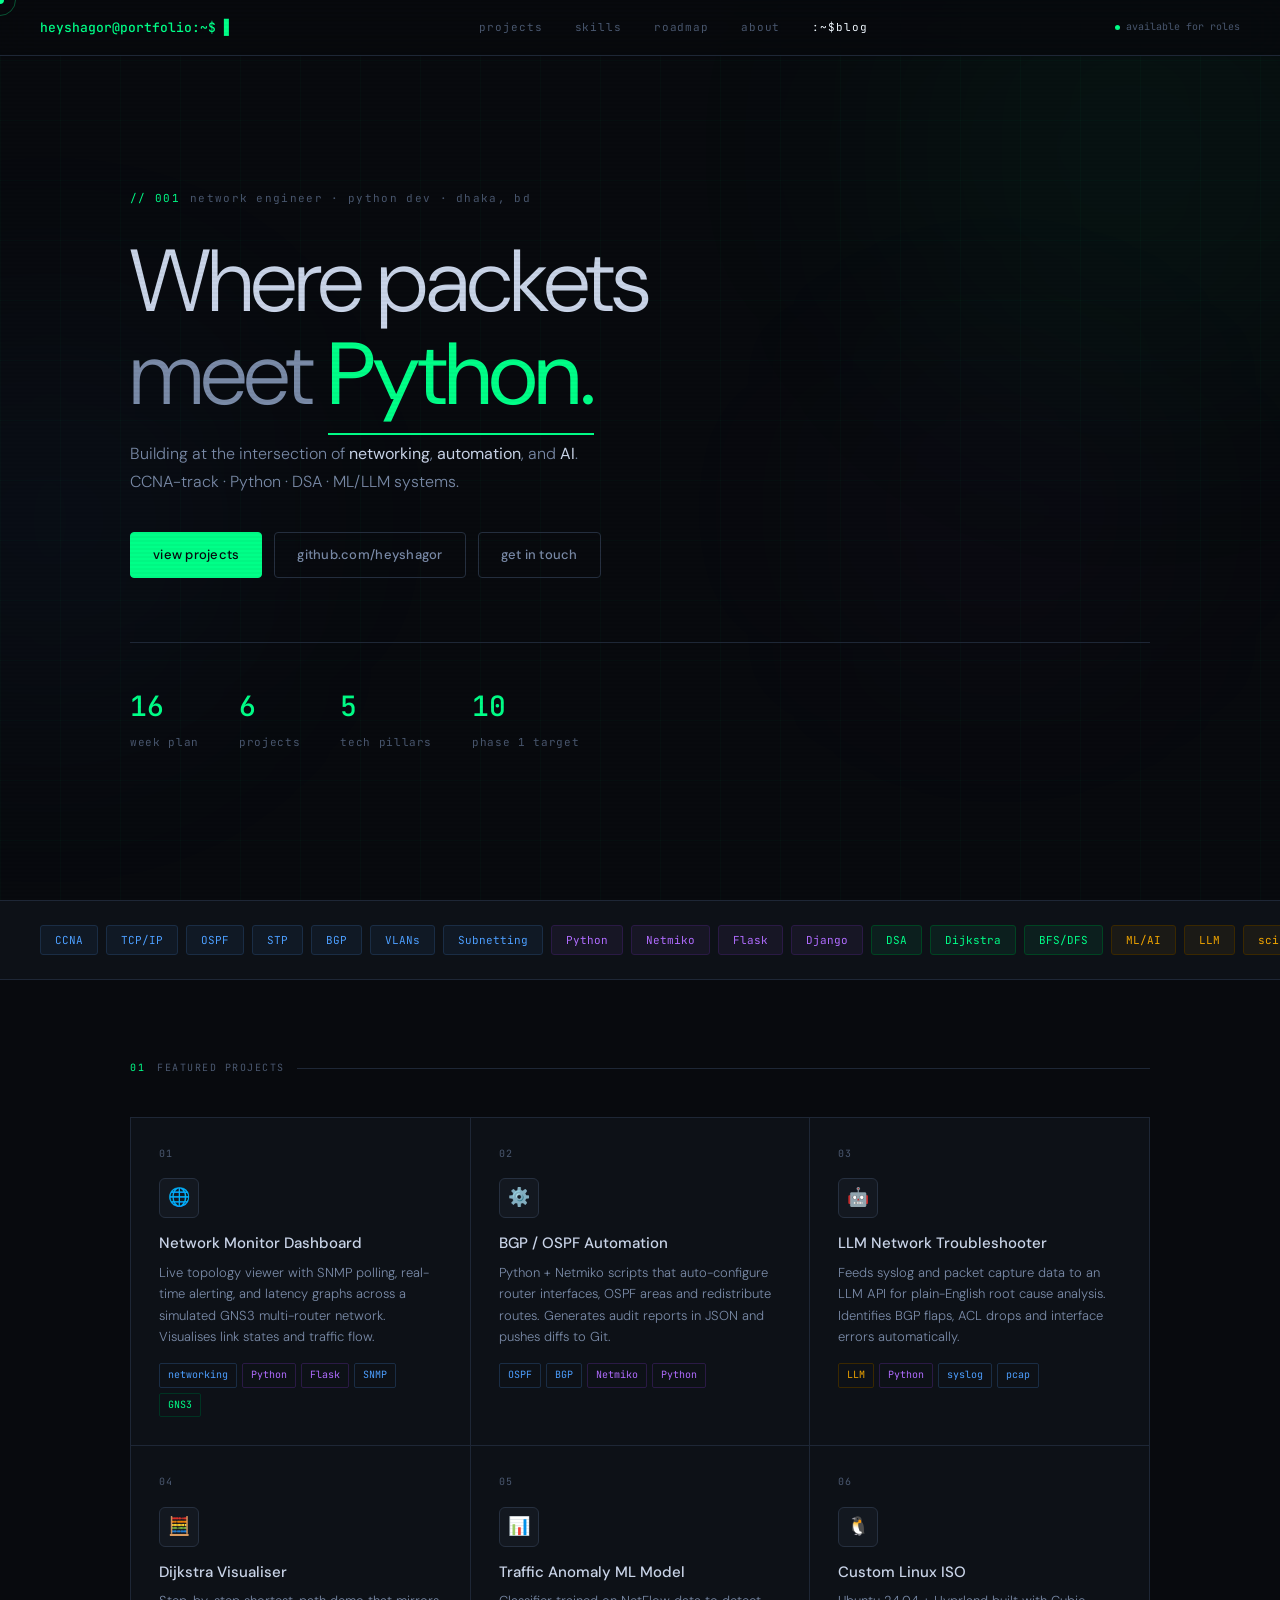
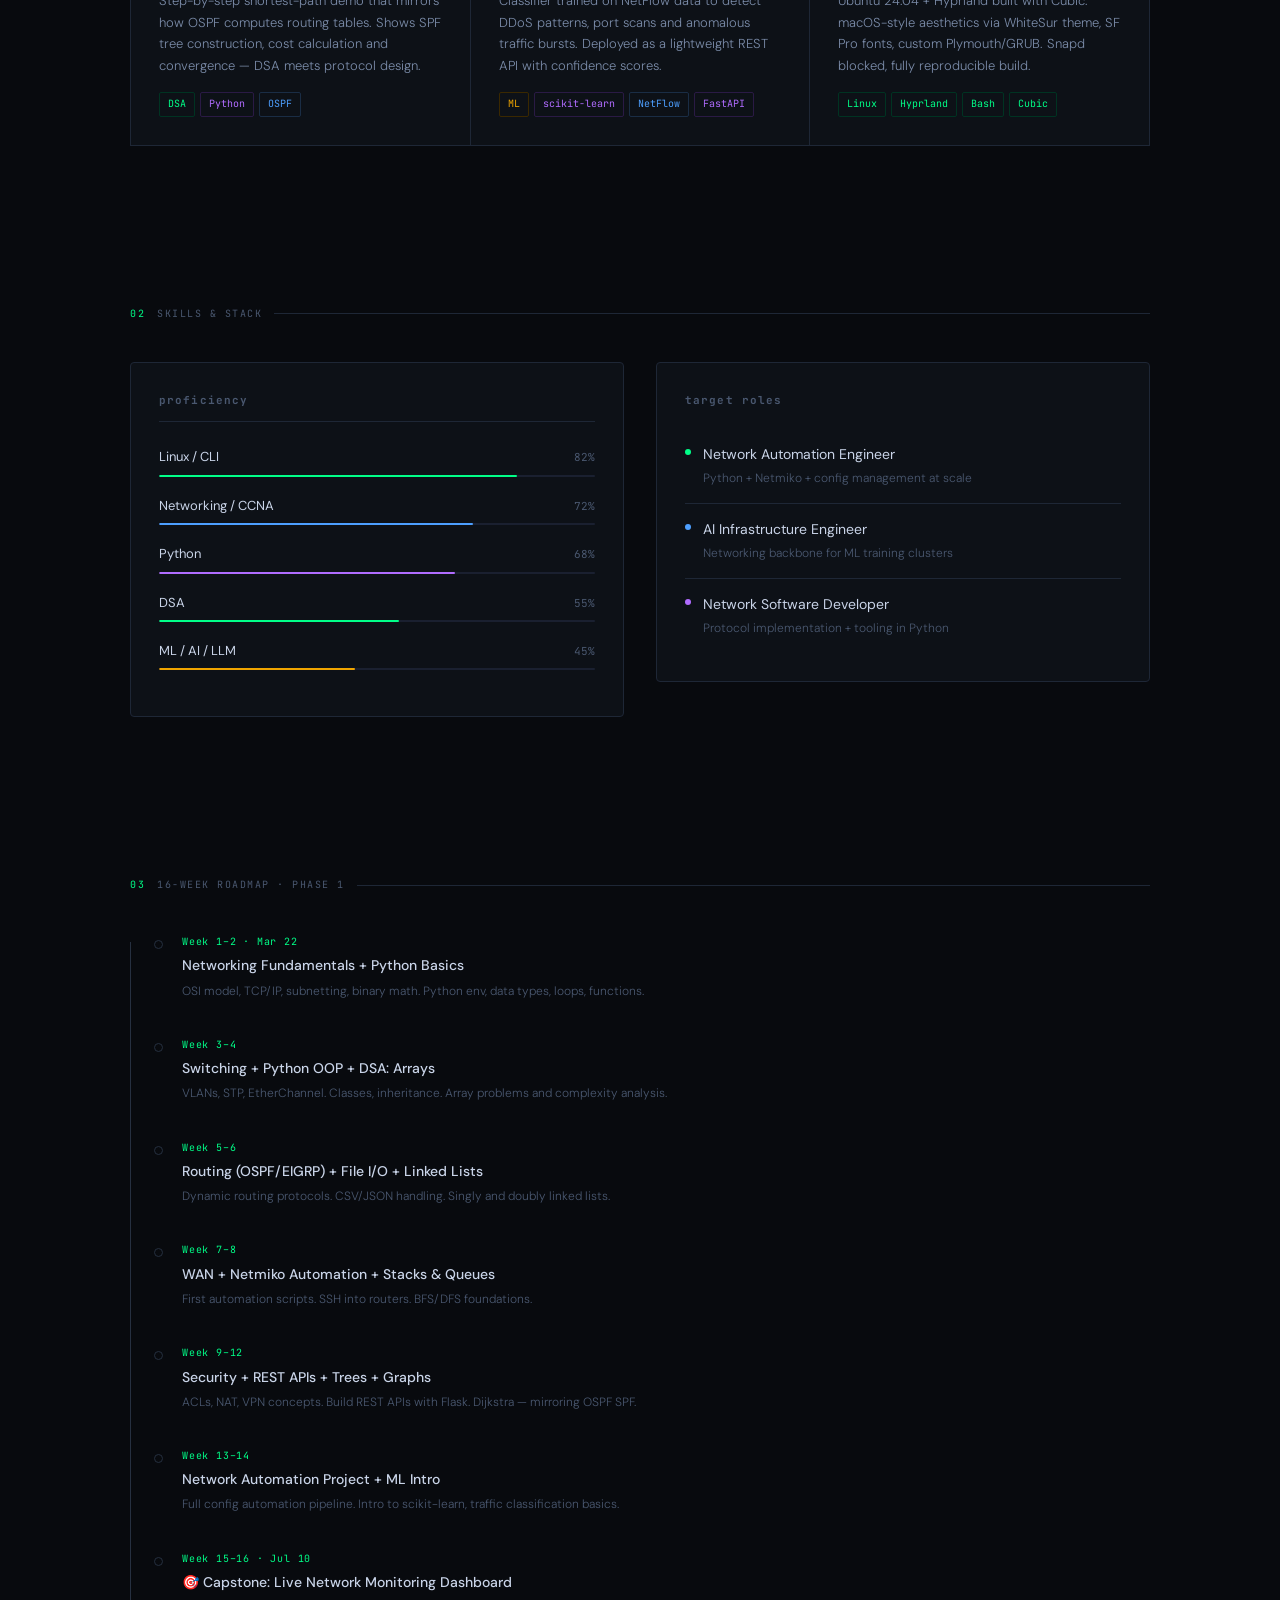
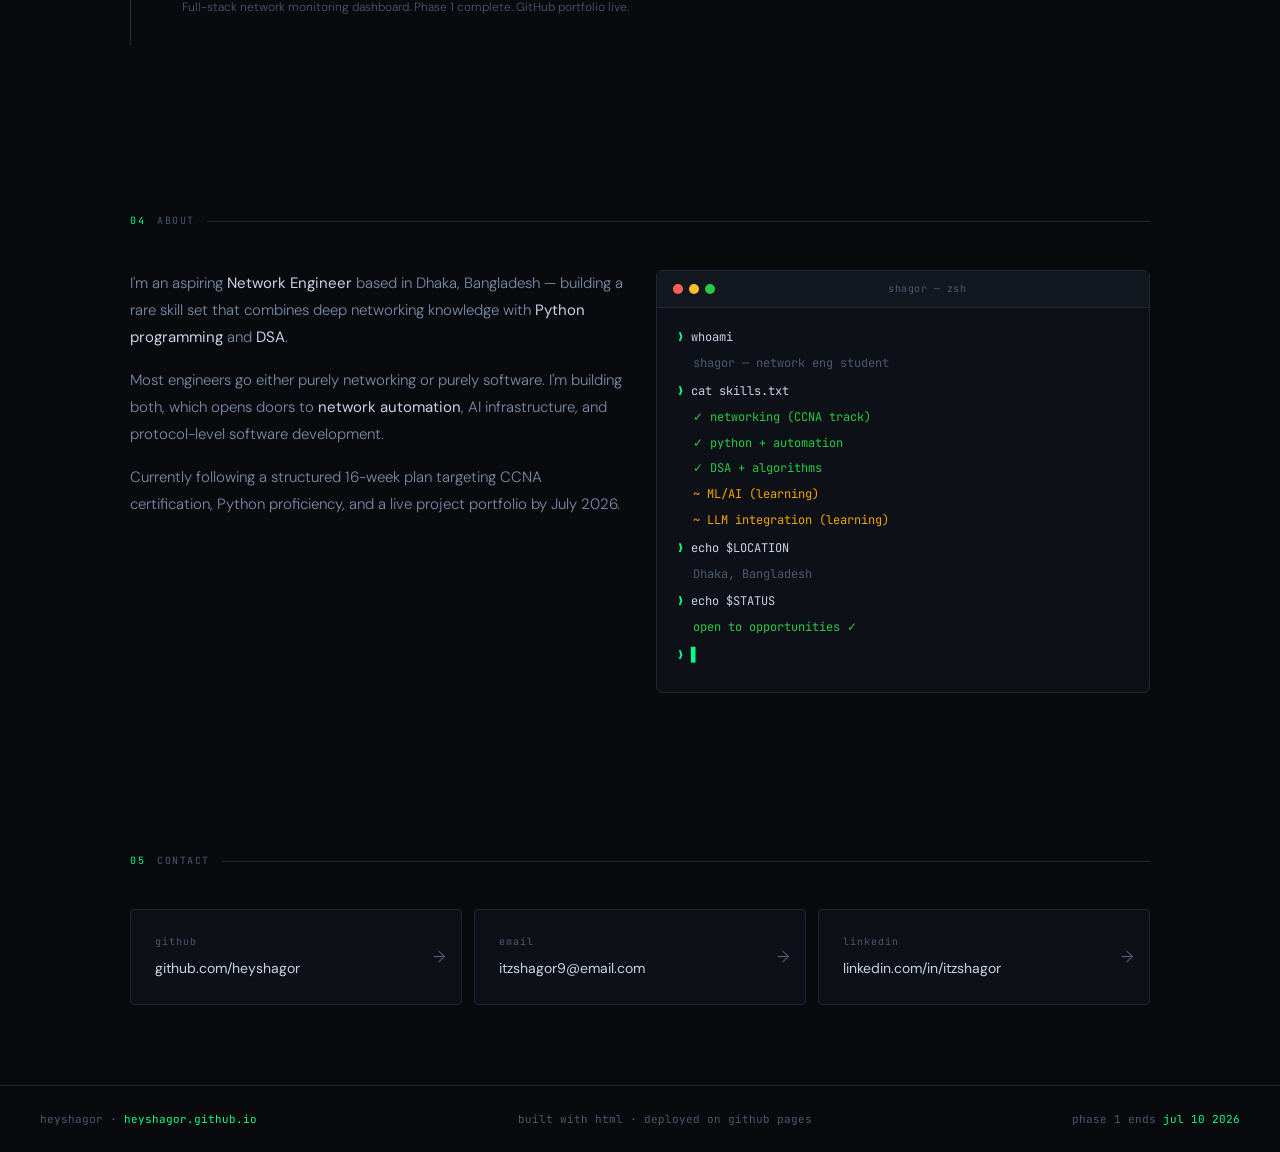
==== commit 35894ee3: "fix: something and remove the barger button" ====
--- a/index.html
+++ b/index.html
@@ -36,28 +36,39 @@
     <div class="status-dot"></div>
     available for roles
   </div>
-  <button class="menu-btn" id="menuBtn" aria-label="Toggle menu">
-    <span></span>
-  </button>
 </nav>
 
-<!-- Mobile Menu -->
-<div class="mobile-menu" id="mobileMenu">
-  <div class="mobile-menu-inner">
-    <ul class="mobile-menu-links">
-      <li><a href="#projects">projects</a></li>
-      <li><a href="#skills">skills</a></li>
-      <li><a href="/blog.html">blog</a></li>
-      <li><a href="#roadmap">roadmap</a></li>
-      <li><a href="#about">about</a></li>
-      <li><a href="#contact">contact</a></li>
-    </ul>
-    <div class="mobile-menu-status">
-      <div class="status-dot"></div>
-      <span>available for roles</span>
-    </div>
-  </div>
-</div>
+<!-- Mobile Bottom Navbar -->
+<nav class="bottom-nav">
+  <a href="index.html" class="bottom-nav-item active">
+    <svg class="bottom-nav-icon" viewBox="0 0 24 24" fill="none" stroke="currentColor" stroke-width="2">
+      <circle cx="12" cy="12" r="10"/>
+      <polygon points="16.24 7.76 14.12 14.12 7.76 16.24 9.88 9.88 16.24 7.76"/>
+    </svg>
+    <span class="bottom-nav-label">Explore</span>
+  </a>
+  <a href="blog.html" class="bottom-nav-item">
+    <svg class="bottom-nav-icon" viewBox="0 0 24 24" fill="none" stroke="currentColor" stroke-width="2">
+      <path d="M4 19.5A2.5 2.5 0 0 1 6.5 17H20"/>
+      <path d="M6.5 2H20v20H6.5A2.5 2.5 0 0 1 4 19.5v-15A2.5 2.5 0 0 1 6.5 2z"/>
+    </svg>
+    <span class="bottom-nav-label">Blog</span>
+  </a>
+  <a href="#roadmap" class="bottom-nav-item">
+    <svg class="bottom-nav-icon" viewBox="0 0 24 24" fill="none" stroke="currentColor" stroke-width="2">
+      <rect x="2" y="7" width="20" height="14" rx="2" ry="2"/>
+      <path d="M16 21V5a2 2 0 0 0-2-2h-4a2 2 0 0 0-2 2v16"/>
+    </svg>
+    <span class="bottom-nav-label">Careers</span>
+  </a>
+  <a href="#contact" class="bottom-nav-item">
+    <svg class="bottom-nav-icon" viewBox="0 0 24 24" fill="none" stroke="currentColor" stroke-width="2">
+      <path d="M20 21v-2a4 4 0 0 0-4-4H8a4 4 0 0 0-4 4v2"/>
+      <circle cx="12" cy="7" r="4"/>
+    </svg>
+    <span class="bottom-nav-label">Account</span>
+  </a>
+</nav>
 
 <main>
 
--- a/css/common.css
+++ b/css/common.css
@@ -16,14 +16,19 @@
   --accent4:#b06cff;
   --red:#ff4d6a;
 }
-html{scroll-behavior:smooth}
+html{
+  scroll-behavior:smooth;
+  -webkit-text-size-adjust:100%;
+}
 body{
   background:var(--bg);
   color:var(--text);
-  font-family:'DM Sans',sans-serif;
+  font-family:'DM Sans',-apple-system,BlinkMacSystemFont,'Segoe UI',Roboto,sans-serif;
   font-size:15px;
   line-height:1.65;
   overflow-x:hidden;
+  -webkit-font-smoothing:antialiased;
+  -moz-osx-font-smoothing:grayscale;
 }
 @keyframes blink{0%,100%{opacity:1}50%{opacity:0}}
 @keyframes pulse-dot{0%,100%{box-shadow:0 0 0 0 rgba(0,255,136,0.4)}70%{box-shadow:0 0 0 6px rgba(0,255,136,0)}}
@@ -31,9 +36,12 @@
 /* Nav */
 nav{
   position:fixed;top:0;left:0;right:0;z-index:100;
-  display:flex;align-items:center;justify-content:space-between;
+  display:-webkit-box;display:-ms-flexbox;display:flex;
+  -webkit-box-align:center;-ms-flex-align:center;align-items:center;
+  -webkit-box-pack:justify;-ms-flex-pack:justify;justify-content:space-between;
   padding:0 40px;height:56px;
   background:rgba(8,10,14,0.85);
+  -webkit-backdrop-filter:blur(20px);
   backdrop-filter:blur(20px);
   border-bottom:1px solid var(--border);
 }
@@ -41,10 +49,12 @@
   font-family:'JetBrains Mono',monospace;
   font-size:13px;font-weight:500;
   color:var(--accent);
-  display:flex;align-items:center;gap:8px;
+  display:-webkit-box;display:-ms-flexbox;display:flex;
+  -webkit-box-align:center;-ms-flex-align:center;align-items:center;
+  gap:8px;
 }
 .logo-blink{animation:blink 1.2s step-end infinite}
-.nav-links{display:flex;gap:0;list-style:none}
+.nav-links{display:-webkit-box;display:-ms-flexbox;display:flex;gap:0;list-style:none}
 .nav-links a{
   display:block;padding:8px 16px;
   font-family:'JetBrains Mono',monospace;font-size:11px;font-weight:400;
@@ -58,97 +68,53 @@
 footer{
   border-top:1px solid var(--border);
   padding:24px 40px;
-  display:flex;justify-content:space-between;align-items:center;
+  display:-webkit-box;display:-ms-flexbox;display:flex;
+  -webkit-box-pack:justify;-ms-flex-pack:justify;justify-content:space-between;
+  -webkit-box-align:center;-ms-flex-align:center;align-items:center;
   position:relative;z-index:1;
 }
 footer span{font-family:'JetBrains Mono',monospace;font-size:11px;color:var(--text3)}
 footer a{color:var(--text3);text-decoration:none;transition:color 0.2s}
 footer a:hover{color:var(--accent)}
 
-/* Mobile */
-/* Mobile Menu Button */
-.menu-btn{
+/* Bottom Navbar - Mobile */
+.bottom-nav{
   display:none;
-  width:44px;height:44px;
-  background:transparent;border:none;
-  cursor:pointer;position:relative;z-index:200;
-  padding:10px;
+  position:fixed;bottom:0;left:0;right:0;z-index:99;
+  background:rgba(8,10,14,0.95);
+  -webkit-backdrop-filter:blur(20px);
+  backdrop-filter:blur(20px);
+  border-top:1px solid var(--border);
+  padding:6px 0;
+  padding-bottom:calc(6px + env(safe-area-inset-bottom));
+  -webkit-box-pack:justify;-ms-flex-pack:justify;justify-content:space-around;
 }
-.menu-btn span{
-  display:block;width:20px;height:2px;
-  background:var(--text);
-  position:relative;
-  transition:all 0.3s;
+.bottom-nav-item{
+  display:-webkit-box;display:-ms-flexbox;display:flex;
+  -webkit-box-orient:vertical;-webkit-box-direction:normal;
+  -ms-flex-direction:column;flex-direction:column;
+  -webkit-box-align:center;-ms-flex-align:center;align-items:center;
+  -webkit-box-pack:center;-ms-flex-pack:center;justify-content:center;
+  padding:8px 4px;
+  color:var(--text3);
+  text-decoration:none;
+  transition:color 0.2s,-webkit-transform 0.2s;
+  transition:color 0.2s,transform 0.2s;
+  transition:color 0.2s,transform 0.2s,-webkit-transform 0.2s;
+  -webkit-tap-highlight-color:transparent;
 }
-.menu-btn span::before,
-.menu-btn span::after{
-  content:'';position:absolute;left:0;width:20px;height:2px;
-  background:var(--text);transition:all 0.3s;
+.bottom-nav-item:active{-webkit-transform:scale(0.95);transform:scale(0.95)}
+.bottom-nav-item:hover{color:var(--accent)}
+.bottom-nav-item.active{color:var(--accent)}
+.bottom-nav-icon{
+  width:22px;height:22px;
+  margin-bottom:2px;
+  display:block;
 }
-.menu-btn span::before{top:-6px}
-.menu-btn span::after{top:6px}
-.menu-btn.active span{background:transparent}
-.menu-btn.active span::before{top:0;transform:rotate(45deg)}
-.menu-btn.active span::after{top:0;transform:rotate(-45deg)}
-
-/* Mobile Menu Dropdown (under nav) */
-.mobile-menu{
-  position:fixed;top:56px;left:0;right:0;
-  background:var(--bg2);
-  border-bottom:1px solid var(--border);
-  z-index:98;
-  max-height:0;overflow:hidden;
-  transition:max-height 0.4s cubic-bezier(0.4,0,0.2,1);
-}
-.mobile-menu.active{max-height:400px}
-.mobile-menu-inner{
-  padding:8px 20px 20px;
-}
-.mobile-menu-links{list-style:none}
-.mobile-menu-links li{
-  opacity:0;transform:translateY(-8px);
-  transition:opacity 0.25s ease,transform 0.25s ease;
-}
-.mobile-menu.active .mobile-menu-links li{
-  opacity:1;transform:translateY(0);
-}
-.mobile-menu.active .mobile-menu-links li:nth-child(1){transition-delay:0.05s}
-.mobile-menu.active .mobile-menu-links li:nth-child(2){transition-delay:0.1s}
-.mobile-menu.active .mobile-menu-links li:nth-child(3){transition-delay:0.15s}
-.mobile-menu.active .mobile-menu-links li:nth-child(4){transition-delay:0.2s}
-.mobile-menu.active .mobile-menu-links li:nth-child(5){transition-delay:0.25s}
-.mobile-menu.active .mobile-menu-links li:nth-child(6){transition-delay:0.3s}
-.mobile-menu-links a{
-  display:flex;align-items:center;gap:12px;
-  padding:12px 16px;
+.bottom-nav-label{
   font-family:'JetBrains Mono',monospace;
-  font-size:13px;font-weight:400;
-  color:var(--text3);text-decoration:none;
-  letter-spacing:0.06em;
-  border-radius:4px;
-  transition:all 0.2s;
-}
-.mobile-menu-links a:hover{
-  color:var(--accent);
-  background:rgba(0,255,136,0.05);
-}
-.mobile-menu-links a::before{
-  content:'//';
-  opacity:0.4;
-  font-size:11px;
-}
-.mobile-menu-status{
-  display:flex;align-items:center;gap:6px;
-  padding:12px 16px;
-  margin-top:8px;
-  border-top:1px solid var(--border);
-  font-family:'JetBrains Mono',monospace;font-size:11px;
-  color:var(--text3);
-}
-.mobile-menu-status .status-dot{
-  width:5px;height:5px;border-radius:50%;
-  background:var(--accent);
-  animation:pulse-dot 2s ease infinite;
+  font-size:9px;
+  letter-spacing:0.04em;
 }
 
 /* Mobile */
@@ -156,6 +122,11 @@
   nav{padding:0 20px}
   .nav-links{display:none}
   .nav-status{display:none}
-  .menu-btn{display:block}
-  footer{flex-direction:column;gap:8px;text-align:center;padding:20px}
+  footer{
+    -webkit-box-orient:vertical;-webkit-box-direction:normal;
+    -ms-flex-direction:column;flex-direction:column;
+    gap:8px;text-align:center;padding:20px;padding-bottom:80px
+  }
+  .bottom-nav{display:-webkit-box;display:-ms-flexbox;display:flex}
+  body{padding-bottom:60px}
 }
--- a/css/index.css
+++ b/css/index.css
@@ -1,18 +1,21 @@
 /* Custom cursor */
-.cursor{position:fixed;width:8px;height:8px;background:var(--accent);border-radius:50%;pointer-events:none;z-index:9999;transform:translate(-50%,-50%);transition:transform 0.1s,background 0.2s;mix-blend-mode:screen}
-.cursor-ring{position:fixed;width:32px;height:32px;border:1px solid rgba(0,255,136,0.3);border-radius:50%;pointer-events:none;z-index:9998;transform:translate(-50%,-50%);transition:all 0.15s ease;mix-blend-mode:screen}
+.cursor{position:fixed;width:8px;height:8px;background:var(--accent);border-radius:50%;pointer-events:none;z-index:9999;-webkit-transform:translate(-50%,-50%);transform:translate(-50%,-50%);transition:transform 0.1s,background 0.2s;mix-blend-mode:screen}
+.cursor-ring{position:fixed;width:32px;height:32px;border:1px solid rgba(0,255,136,0.3);border-radius:50%;pointer-events:none;z-index:9998;-webkit-transform:translate(-50%,-50%);transform:translate(-50%,-50%);transition:all 0.15s ease;mix-blend-mode:screen}
 
 /* Scanline overlay */
 body::before{
   content:'';
-  position:fixed;inset:0;
+  position:fixed;top:0;left:0;right:0;bottom:0;
   background:repeating-linear-gradient(0deg,transparent,transparent 2px,rgba(0,0,0,0.03) 2px,rgba(0,0,0,0.03) 4px);
   pointer-events:none;z-index:1000;
 }
 
 /* Grid background */
 .grid-bg{
-  position:fixed;inset:0;
+  position:fixed;top:0;left:0;right:0;bottom:0;
+  background-image:
+    -webkit-linear-gradient(rgba(0,255,136,0.025) 1px,transparent 1px),
+    -webkit-linear-gradient(90deg,rgba(0,255,136,0.025) 1px,transparent 1px);
   background-image:
     linear-gradient(rgba(0,255,136,0.025) 1px,transparent 1px),
     linear-gradient(90deg,rgba(0,255,136,0.025) 1px,transparent 1px);
@@ -21,18 +24,19 @@
 }
 
 /* Glow orbs */
-.orb{position:fixed;border-radius:50%;filter:blur(120px);pointer-events:none;z-index:0;animation:drift 12s ease-in-out infinite}
+.orb{position:fixed;border-radius:50%;-webkit-filter:blur(120px);filter:blur(120px);pointer-events:none;z-index:0;animation:drift 12s ease-in-out infinite}
 .orb1{width:500px;height:500px;background:rgba(0,255,136,0.04);top:-100px;right:-100px;animation-delay:0s}
 .orb2{width:400px;height:400px;background:rgba(77,159,255,0.04);bottom:20%;left:-150px;animation-delay:-5s}
 .orb3{width:300px;height:300px;background:rgba(176,108,255,0.03);top:40%;right:10%;animation-delay:-8s}
-@keyframes drift{0%,100%{transform:translate(0,0)}33%{transform:translate(20px,-30px)}66%{transform:translate(-15px,20px)}}
+@keyframes drift{0%,100%{-webkit-transform:translate(0,0);transform:translate(0,0)}33%{-webkit-transform:translate(20px,-30px);transform:translate(20px,-30px)}66%{-webkit-transform:translate(-15px,20px);transform:translate(-15px,20px)}}
 
 .nav-status{
-  display:flex;align-items:center;gap:6px;
+  display:-webkit-box;display:-ms-flexbox;display:flex;
+  -webkit-box-align:center;-ms-flex-align:center;align-items:center;
+  gap:6px;
   font-family:'JetBrains Mono',monospace;font-size:10px;color:var(--text3);
 }
 .status-dot{width:5px;height:5px;border-radius:50%;background:var(--accent);animation:pulse-dot 2s ease infinite}
-@keyframes pulse-dot{0%,100%{box-shadow:0 0 0 0 rgba(0,255,136,0.4)}70%{box-shadow:0 0 0 6px rgba(0,255,136,0)}}
 
 /* Main layout */
 main{position:relative;z-index:1}
@@ -40,12 +44,16 @@
 /* Hero */
 .hero{
   min-height:100vh;
-  display:flex;flex-direction:column;justify-content:center;
+  display:-webkit-box;display:-ms-flexbox;display:flex;
+  -webkit-box-orient:vertical;-webkit-box-direction:normal;
+  -ms-flex-direction:column;flex-direction:column;
+  -webkit-box-pack:center;-ms-flex-pack:center;justify-content:center;
   padding:100px 40px 60px;
   max-width:1100px;margin:0 auto;
 }
 .hero-eyebrow{
-  display:inline-flex;align-items:center;gap:10px;
+  display:-webkit-inline-box;display:-ms-inline-flexbox;display:inline-flex;
+  -webkit-box-align:center;-ms-flex-align:center;align-items:center;gap:10px;
   font-family:'JetBrains Mono',monospace;font-size:11px;
   color:var(--text3);letter-spacing:0.12em;
   margin-bottom:28px;
@@ -53,7 +61,7 @@
 }
 .hero-eyebrow span{color:var(--accent)}
 .hero-h1{
-  font-family:'DM Sans',sans-serif;font-weight:300;
+  font-family:'DM Sans',-apple-system,BlinkMacSystemFont,sans-serif;font-weight:300;
   font-size:clamp(42px,7vw,88px);line-height:1.05;
   letter-spacing:-0.02em;
   margin-bottom:20px;
@@ -68,10 +76,11 @@
   content:'';
   position:absolute;bottom:-4px;left:0;right:0;
   height:2px;background:var(--accent);
-  transform:scaleX(0);transform-origin:left;
+  -webkit-transform:scaleX(0);transform:scaleX(0);
+  -webkit-transform-origin:left;transform-origin:left;
   animation:underlineGrow 0.6s ease 1.2s forwards;
 }
-@keyframes underlineGrow{to{transform:scaleX(1)}}
+@keyframes underlineGrow{to{-webkit-transform:scaleX(1);transform:scaleX(1)}}
 .hero-sub{
   font-size:16px;color:var(--text2);max-width:540px;line-height:1.75;
   margin-bottom:36px;font-weight:300;
@@ -79,27 +88,29 @@
 }
 .hero-sub strong{color:var(--text);font-weight:400}
 .hero-cta{
-  display:flex;gap:12px;flex-wrap:wrap;
+  display:-webkit-box;display:-ms-flexbox;display:flex;gap:12px;
+  -ms-flex-wrap:wrap;flex-wrap:wrap;
   opacity:0;animation:fadeUp 0.6s ease 0.65s forwards;
 }
 .btn{
   padding:11px 22px;border-radius:4px;font-size:13px;font-weight:500;
-  text-decoration:none;cursor:none;
+  text-decoration:none;cursor:pointer;
   transition:all 0.2s;letter-spacing:0.02em;
-  font-family:'DM Sans',sans-serif;
+  font-family:'DM Sans',-apple-system,BlinkMacSystemFont,sans-serif;
   border:1px solid transparent;
   position:relative;overflow:hidden;
+  display:inline-block;
 }
 .btn-primary{background:var(--accent);color:#080a0e;border-color:var(--accent)}
 .btn-primary:hover{background:transparent;color:var(--accent);border-color:var(--accent)}
 .btn-ghost{background:transparent;color:var(--text2);border:1px solid var(--border2)}
 .btn-ghost:hover{border-color:var(--border3);color:var(--text);background:var(--bg3)}
 .hero-metrics{
-  display:flex;gap:40px;margin-top:64px;padding-top:40px;
+  display:-webkit-box;display:-ms-flexbox;display:flex;gap:40px;margin-top:64px;padding-top:40px;
   border-top:1px solid var(--border);
   opacity:0;animation:fadeUp 0.6s ease 0.8s forwards;
 }
-.metric-item{display:flex;flex-direction:column;gap:4px}
+.metric-item{display:-webkit-box;display:-ms-flexbox;display:flex;-webkit-box-orient:vertical;-webkit-box-direction:normal;-ms-flex-direction:column;flex-direction:column;gap:4px}
 .metric-num{
   font-family:'JetBrains Mono',monospace;font-size:28px;font-weight:500;
   color:var(--accent);
@@ -116,12 +127,13 @@
   position:relative;z-index:1;
 }
 .stack-inner{
-  display:flex;gap:8px;align-items:center;
+  display:-webkit-box;display:-ms-flexbox;display:flex;gap:8px;
+  -webkit-box-align:center;-ms-flex-align:center;align-items:center;
   animation:scrollTags 30s linear infinite;
-  width:max-content;
+  width:-webkit-max-content;width:-moz-max-content;width:max-content;
 }
 .stack-inner:hover{animation-play-state:paused}
-@keyframes scrollTags{0%{transform:translateX(0)}100%{transform:translateX(-50%)}}
+@keyframes scrollTags{0%{-webkit-transform:translateX(0);transform:translateX(0)}100%{-webkit-transform:translateX(-50%);transform:translateX(-50%)}}
 .stag{
   padding:5px 14px;border-radius:3px;
   font-family:'JetBrains Mono',monospace;font-size:11px;font-weight:400;
@@ -136,24 +148,25 @@
 /* Section styles */
 section{padding:80px 40px;max-width:1100px;margin:0 auto;position:relative;z-index:1}
 .sec-label{
-  display:flex;align-items:center;gap:12px;
+  display:-webkit-box;display:-ms-flexbox;display:flex;
+  -webkit-box-align:center;-ms-flex-align:center;align-items:center;gap:12px;
   font-family:'JetBrains Mono',monospace;font-size:10px;
   color:var(--text3);letter-spacing:0.15em;text-transform:uppercase;
   margin-bottom:40px;
 }
 .sec-label::before{content:attr(data-num);color:var(--accent);font-size:10px}
-.sec-label::after{content:'';flex:1;height:1px;background:var(--border)}
+.sec-label::after{content:'';-webkit-box-flex:1;-ms-flex:1;flex:1;height:1px;background:var(--border)}
 
 /* Projects */
-.projects-grid{display:grid;grid-template-columns:repeat(3,1fr);gap:1px;background:var(--border);border:1px solid var(--border)}
+.projects-grid{display:-ms-grid;display:grid;-ms-grid-columns:1fr 1fr 1fr;grid-template-columns:repeat(3,1fr);gap:1px;background:var(--border);border:1px solid var(--border)}
 .pcard{
   background:var(--bg2);padding:28px;
   position:relative;overflow:hidden;
   transition:background 0.2s;
-  group:true;
 }
 .pcard::before{
-  content:'';position:absolute;inset:0;
+  content:'';position:absolute;top:0;left:0;right:0;bottom:0;
+  background:-webkit-linear-gradient(135deg,rgba(0,255,136,0.03) 0%,transparent 60%);
   background:linear-gradient(135deg,rgba(0,255,136,0.03) 0%,transparent 60%);
   opacity:0;transition:opacity 0.3s;
 }
@@ -166,18 +179,20 @@
 }
 .pcard-icon{
   width:40px;height:40px;border-radius:6px;
-  display:flex;align-items:center;justify-content:center;
+  display:-webkit-box;display:-ms-flexbox;display:flex;
+  -webkit-box-align:center;-ms-flex-align:center;align-items:center;
+  -webkit-box-pack:center;-ms-flex-pack:center;justify-content:center;
   font-size:18px;margin-bottom:16px;
   border:1px solid var(--border2);background:var(--bg3);
-  transition:border-color 0.2s,transform 0.2s;
-}
-.pcard:hover .pcard-icon{border-color:var(--border3);transform:translateY(-2px)}
+  transition:border-color 0.2s,-webkit-transform 0.2s;transition:border-color 0.2s,transform 0.2s;transition:border-color 0.2s,transform 0.2s,-webkit-transform 0.2s;
+}
+.pcard:hover .pcard-icon{border-color:var(--border3);-webkit-transform:translateY(-2px);transform:translateY(-2px)}
 .pcard-title{
   font-size:15px;font-weight:500;color:var(--text);
   margin-bottom:8px;line-height:1.3;
 }
 .pcard-desc{font-size:13px;color:var(--text2);line-height:1.65;margin-bottom:16px;font-weight:300}
-.pcard-tags{display:flex;gap:5px;flex-wrap:wrap}
+.pcard-tags{display:-webkit-box;display:-ms-flexbox;display:flex;gap:5px;-ms-flex-wrap:wrap;flex-wrap:wrap}
 .ptag{
   font-family:'JetBrains Mono',monospace;font-size:10px;
   padding:3px 8px;border-radius:2px;border:1px solid;
@@ -189,14 +204,16 @@
 .pcard-link{
   position:absolute;top:20px;right:20px;
   width:28px;height:28px;border:1px solid var(--border2);border-radius:3px;
-  display:flex;align-items:center;justify-content:center;
+  display:-webkit-box;display:-ms-flexbox;display:flex;
+  -webkit-box-align:center;-ms-flex-align:center;align-items:center;
+  -webkit-box-pack:center;-ms-flex-pack:center;justify-content:center;
   color:var(--text3);font-size:12px;text-decoration:none;
   opacity:0;transition:all 0.2s;background:var(--bg3);
 }
 .pcard:hover .pcard-link{opacity:1;color:var(--accent);border-color:var(--border3)}
 
 /* Skills */
-.skills-layout{display:grid;grid-template-columns:1fr 1fr;gap:32px}
+.skills-layout{display:-ms-grid;display:grid;grid-template-columns:1fr 1fr;gap:32px}
 .skill-block{
   background:var(--bg2);border:1px solid var(--border);
   padding:28px;border-radius:4px;
@@ -208,16 +225,17 @@
   border-bottom:1px solid var(--border);
 }
 .skill-row{margin-bottom:18px}
-.skill-header{display:flex;justify-content:space-between;align-items:baseline;margin-bottom:7px}
+.skill-header{display:-webkit-box;display:-ms-flexbox;display:flex;-webkit-box-pack:justify;-ms-flex-pack:justify;justify-content:space-between;-webkit-box-align:baseline;-ms-flex-align:baseline;align-items:baseline;margin-bottom:7px}
 .skill-name{font-size:13px;color:var(--text);font-weight:400}
 .skill-pct{font-family:'JetBrains Mono',monospace;font-size:11px;color:var(--text3)}
 .skill-track{height:2px;background:var(--bg4);border-radius:2px;overflow:hidden}
 .skill-fill{
   height:100%;border-radius:2px;
-  transform:scaleX(0);transform-origin:left;
-  transition:transform 1s cubic-bezier(0.4,0,0.2,1);
-}
-.skill-fill.animate{transform:scaleX(1)}
+  -webkit-transform:scaleX(0);transform:scaleX(0);
+  -webkit-transform-origin:left;transform-origin:left;
+  transition:-webkit-transform 1s cubic-bezier(0.4,0,0.2,1);transition:transform 1s cubic-bezier(0.4,0,0.2,1);transition:transform 1s cubic-bezier(0.4,0,0.2,1),-webkit-transform 1s cubic-bezier(0.4,0,0.2,1);
+}
+.skill-fill.animate{-webkit-transform:scaleX(1);transform:scaleX(1)}
 
 .roles-block{
   background:var(--bg2);border:1px solid var(--border);
@@ -229,13 +247,14 @@
   margin-bottom:20px;
 }
 .role-item{
-  display:flex;align-items:flex-start;gap:12px;
+  display:-webkit-box;display:-ms-flexbox;display:flex;
+  -webkit-box-align:start;-ms-flex-align:start;align-items:flex-start;gap:12px;
   padding:14px 0;border-bottom:1px solid var(--border);
 }
 .role-item:last-child{border-bottom:none}
 .role-dot{
   width:6px;height:6px;border-radius:50%;
-  margin-top:6px;flex-shrink:0;
+  margin-top:6px;-ms-flex-negative:0;flex-shrink:0;
 }
 .role-name{font-size:14px;color:var(--text);font-weight:400;margin-bottom:3px}
 .role-why{font-size:12px;color:var(--text3);font-weight:300}
@@ -248,10 +267,10 @@
 }
 .t-item{
   position:relative;padding:0 0 36px 24px;
-  opacity:0;transform:translateX(-10px);
+  opacity:0;-webkit-transform:translateX(-10px);transform:translateX(-10px);
   transition:all 0.4s ease;
 }
-.t-item.visible{opacity:1;transform:translateX(0)}
+.t-item.visible{opacity:1;-webkit-transform:translateX(0);transform:translateX(0)}
 .t-item::before{
   content:'';position:absolute;left:-4px;top:6px;
   width:9px;height:9px;border-radius:50%;
@@ -267,7 +286,7 @@
 .t-desc{font-size:12px;color:var(--text3);font-weight:300;line-height:1.6}
 
 /* About */
-.about-layout{display:grid;grid-template-columns:1fr 1fr;gap:32px;align-items:start}
+.about-layout{display:-ms-grid;display:grid;grid-template-columns:1fr 1fr;gap:32px;-webkit-box-align:start;-ms-flex-align:start;align-items:start}
 .about-text p{font-size:15px;color:var(--text2);line-height:1.8;margin-bottom:16px;font-weight:300}
 .about-text p strong{color:var(--text);font-weight:400}
 .terminal-card{
@@ -276,13 +295,14 @@
   font-family:'JetBrains Mono',monospace;font-size:12px;
 }
 .terminal-bar{
-  display:flex;align-items:center;gap:6px;
+  display:-webkit-box;display:-ms-flexbox;display:flex;
+  -webkit-box-align:center;-ms-flex-align:center;align-items:center;gap:6px;
   padding:10px 16px;background:var(--bg3);
   border-bottom:1px solid var(--border);
 }
 .tdot{width:10px;height:10px;border-radius:50%}
 .td1{background:#ff5f57}.td2{background:#ffbd2e}.td3{background:#28ca41}
-.terminal-title{flex:1;text-align:center;font-size:10px;color:var(--text3);letter-spacing:0.05em}
+.terminal-title{-webkit-box-flex:1;-ms-flex:1;flex:1;text-align:center;font-size:10px;color:var(--text3);letter-spacing:0.05em}
 .terminal-body{padding:20px}
 .tline{margin-bottom:6px;color:var(--text2)}
 .tline .prompt{color:var(--accent)}
@@ -292,7 +312,7 @@
 .tline .out.warn{color:#f0a500}
 
 /* Contact */
-.contact-grid{display:grid;grid-template-columns:repeat(3,1fr);gap:12px}
+.contact-grid{display:-ms-grid;display:grid;grid-template-columns:repeat(3,1fr);gap:12px}
 .contact-card{
   background:var(--bg2);border:1px solid var(--border);
   border-radius:4px;padding:24px;
@@ -300,7 +320,8 @@
   transition:all 0.2s;position:relative;overflow:hidden;
 }
 .contact-card::after{
-  content:'→';position:absolute;right:16px;top:50%;transform:translateY(-50%);
+  content:'\2192';position:absolute;right:16px;top:50%;
+  -webkit-transform:translateY(-50%);transform:translateY(-50%);
   font-size:16px;color:var(--text3);transition:all 0.2s;
 }
 .contact-card:hover{border-color:var(--border3);background:var(--bg3)}
@@ -314,22 +335,22 @@
 
 /* Animations */
 @keyframes fadeUp{
-  from{opacity:0;transform:translateY(16px)}
-  to{opacity:1;transform:translateY(0)}
-}
-.reveal{opacity:0;transform:translateY(20px);transition:all 0.6s ease}
-.reveal.visible{opacity:1;transform:translateY(0)}
+  from{opacity:0;-webkit-transform:translateY(16px);transform:translateY(16px)}
+  to{opacity:1;-webkit-transform:translateY(0);transform:translateY(0)}
+}
+.reveal{opacity:0;-webkit-transform:translateY(20px);transform:translateY(20px);transition:all 0.6s ease}
+.reveal.visible{opacity:1;-webkit-transform:translateY(0);transform:translateY(0)}
 
 /* Mobile */
 @media(max-width:768px){
   .hero{padding:80px 20px 40px}
   .hero-h1{font-size:38px}
-  .hero-metrics{gap:24px;flex-wrap:wrap}
+  .hero-metrics{gap:24px;-ms-flex-wrap:wrap;flex-wrap:wrap}
   section{padding:60px 20px}
-  .projects-grid{grid-template-columns:1fr}
-  .skills-layout{grid-template-columns:1fr}
-  .about-layout{grid-template-columns:1fr}
-  .contact-grid{grid-template-columns:1fr}
+  .projects-grid{-ms-grid-columns:1fr;grid-template-columns:1fr}
+  .skills-layout{-ms-grid-columns:1fr;grid-template-columns:1fr}
+  .about-layout{-ms-grid-columns:1fr;grid-template-columns:1fr}
+  .contact-grid{-ms-grid-columns:1fr;grid-template-columns:1fr}
   .stack-section{padding:16px 20px}
 }
 @media(max-width:480px){
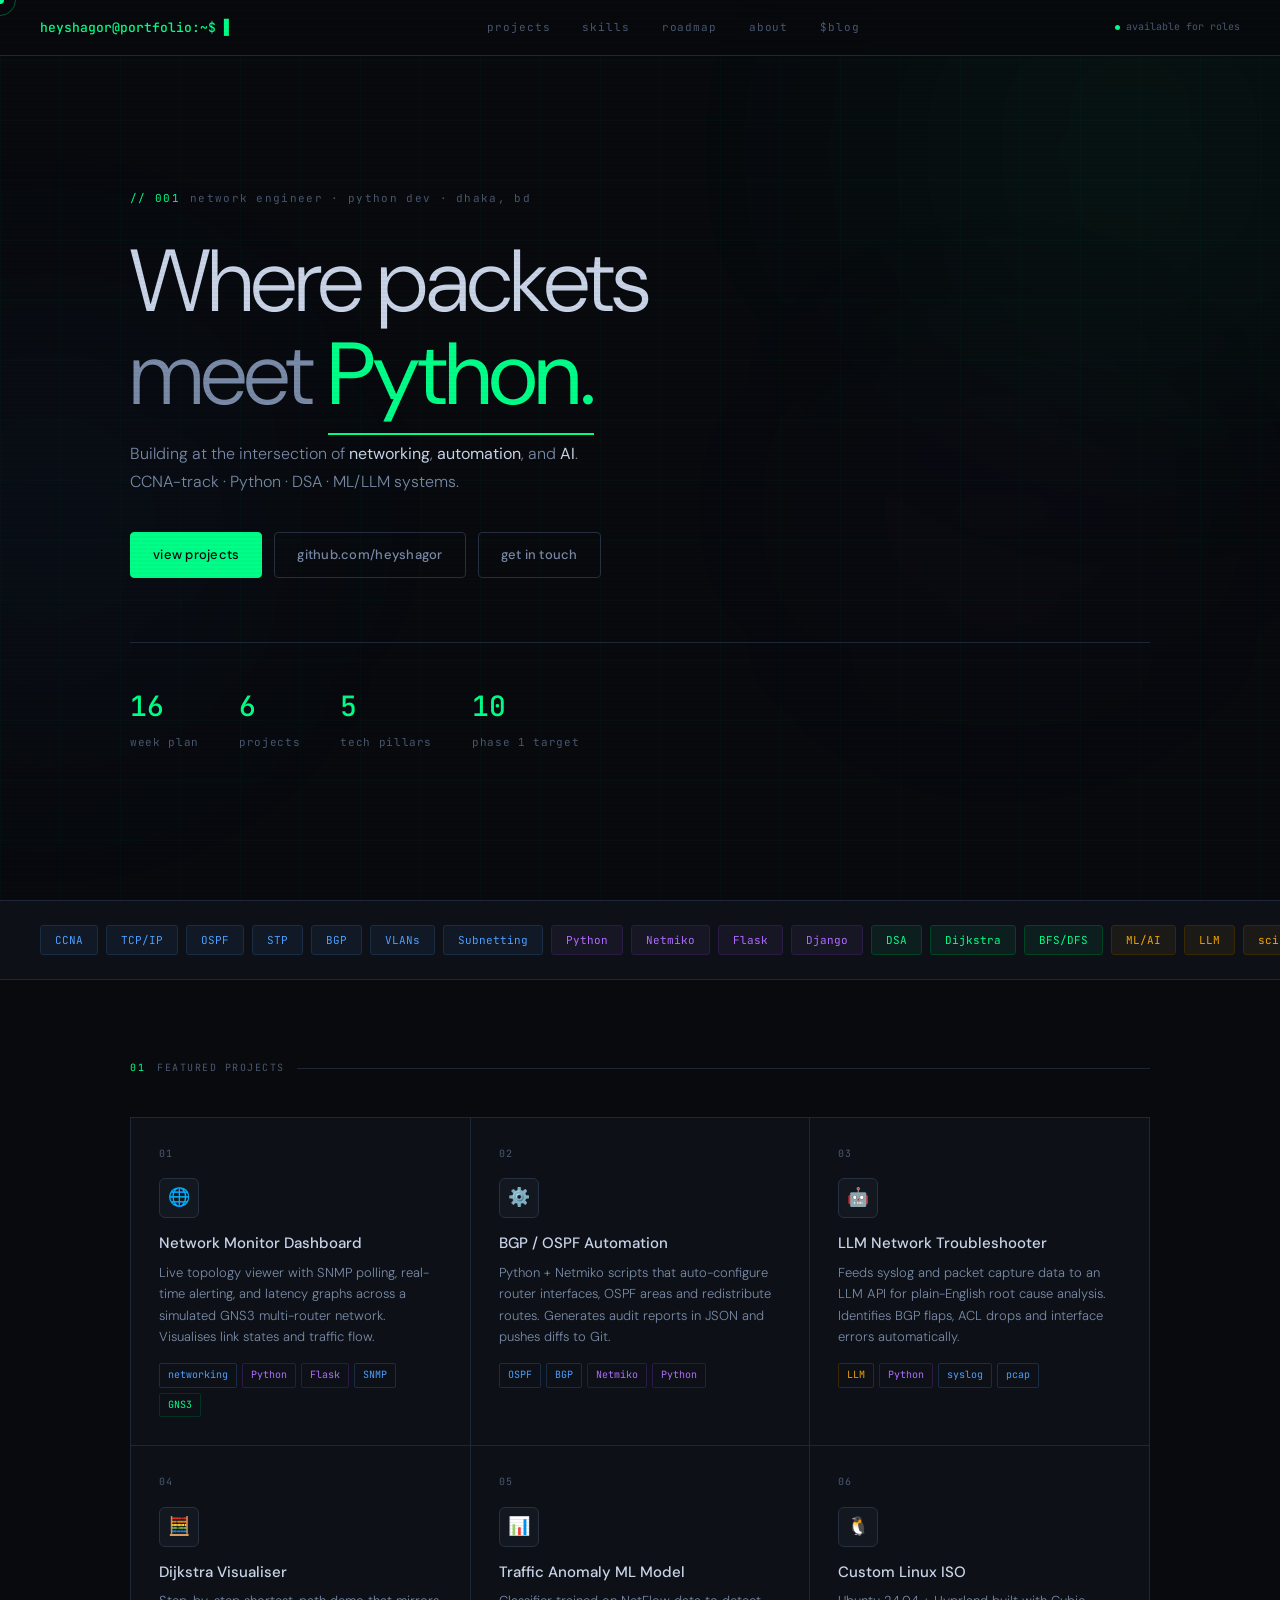
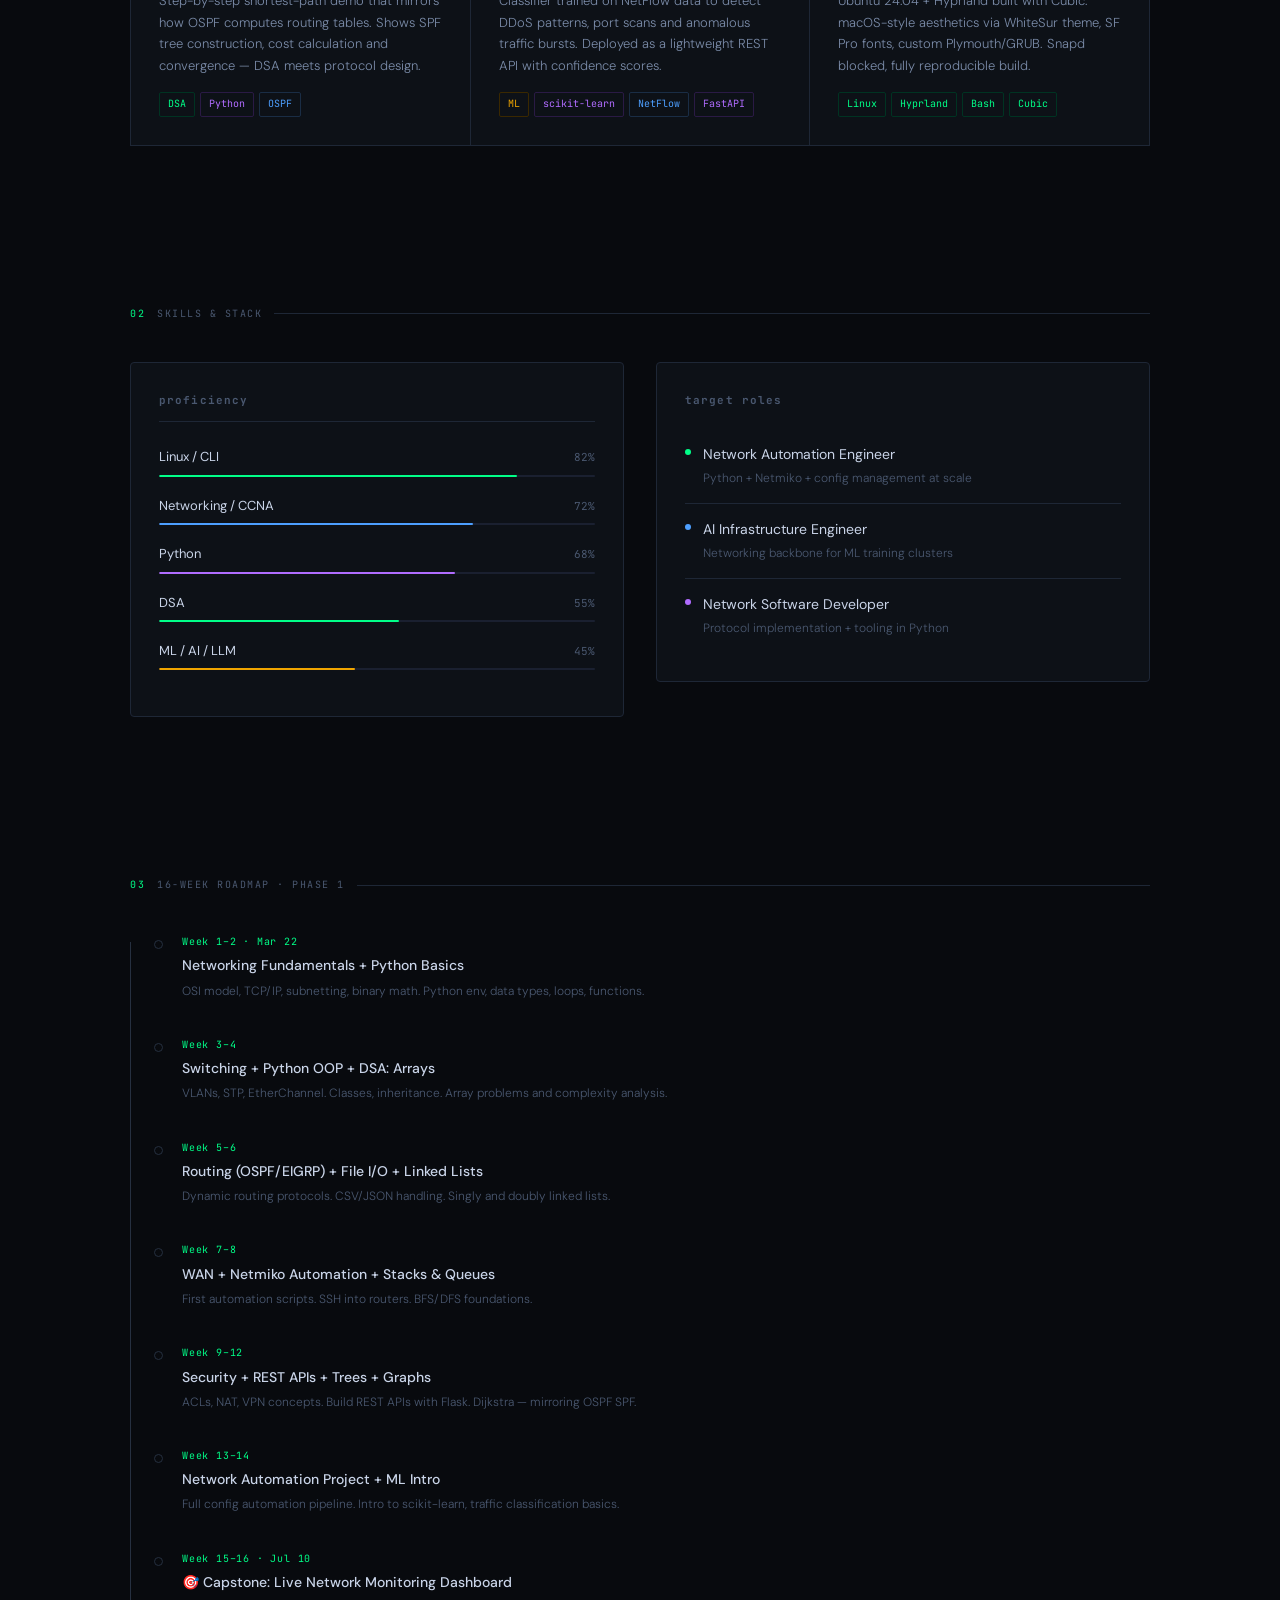
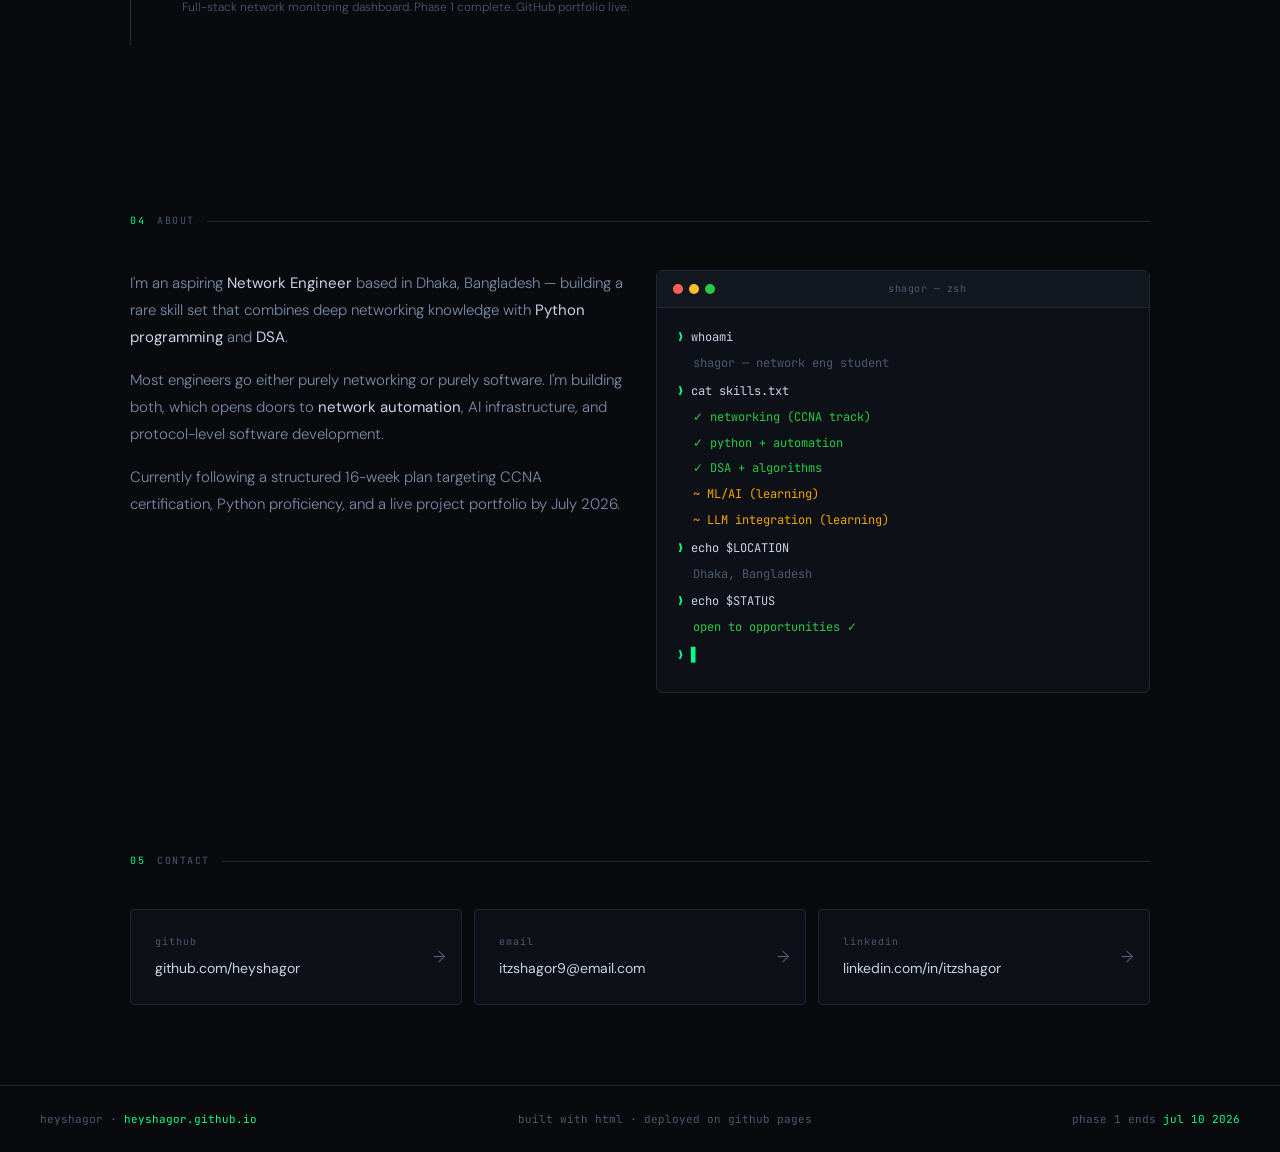
==== commit 8c6ad8db: "fix: bottom nav moved to end of body in blog.html" ====
--- a/index.html
+++ b/index.html
@@ -30,7 +30,7 @@
     <li><a href="#skills">skills</a></li>
     <li><a href="#roadmap">roadmap</a></li>
     <li><a href="#about">about</a></li>
-    <li><a href="/blog.html" style="color: aliceblue;">:~$blog</a></li>
+    <li><a href="blog.html">$blog</a></li>
   </ul>
   <div class="nav-status">
     <div class="status-dot"></div>
@@ -38,41 +38,8 @@
   </div>
 </nav>
 
-<!-- Mobile Bottom Navbar -->
-<nav class="bottom-nav">
-  <a href="index.html" class="bottom-nav-item active">
-    <svg class="bottom-nav-icon" viewBox="0 0 24 24" fill="none" stroke="currentColor" stroke-width="2">
-      <circle cx="12" cy="12" r="10"/>
-      <polygon points="16.24 7.76 14.12 14.12 7.76 16.24 9.88 9.88 16.24 7.76"/>
-    </svg>
-    <span class="bottom-nav-label">Explore</span>
-  </a>
-  <a href="blog.html" class="bottom-nav-item">
-    <svg class="bottom-nav-icon" viewBox="0 0 24 24" fill="none" stroke="currentColor" stroke-width="2">
-      <path d="M4 19.5A2.5 2.5 0 0 1 6.5 17H20"/>
-      <path d="M6.5 2H20v20H6.5A2.5 2.5 0 0 1 4 19.5v-15A2.5 2.5 0 0 1 6.5 2z"/>
-    </svg>
-    <span class="bottom-nav-label">Blog</span>
-  </a>
-  <a href="#roadmap" class="bottom-nav-item">
-    <svg class="bottom-nav-icon" viewBox="0 0 24 24" fill="none" stroke="currentColor" stroke-width="2">
-      <rect x="2" y="7" width="20" height="14" rx="2" ry="2"/>
-      <path d="M16 21V5a2 2 0 0 0-2-2h-4a2 2 0 0 0-2 2v16"/>
-    </svg>
-    <span class="bottom-nav-label">Careers</span>
-  </a>
-  <a href="#contact" class="bottom-nav-item">
-    <svg class="bottom-nav-icon" viewBox="0 0 24 24" fill="none" stroke="currentColor" stroke-width="2">
-      <path d="M20 21v-2a4 4 0 0 0-4-4H8a4 4 0 0 0-4 4v2"/>
-      <circle cx="12" cy="7" r="4"/>
-    </svg>
-    <span class="bottom-nav-label">Account</span>
-  </a>
-</nav>
-
 <main>
 
-<!-- HERO -->
 <div class="hero">
   <div class="hero-eyebrow">
     <span>// 001</span> network engineer · python dev · dhaka, bd
@@ -110,7 +77,6 @@
   </div>
 </div>
 
-<!-- SCROLLING STACK -->
 <div class="stack-section">
   <div class="stack-inner" id="stackInner">
     <span class="stag stag-n">CCNA</span>
@@ -134,7 +100,6 @@
     <span class="stag stag-g">Hyprland</span>
     <span class="stag stag-g">GNS3</span>
     <span class="stag stag-g">Wireshark</span>
-    <!-- duplicate for seamless loop -->
     <span class="stag stag-n">CCNA</span>
     <span class="stag stag-n">TCP/IP</span>
     <span class="stag stag-n">OSPF</span>
@@ -159,7 +124,6 @@
   </div>
 </div>
 
-<!-- PROJECTS -->
 <section id="projects">
   <div class="sec-label reveal" data-num="01">featured projects</div>
   <div class="projects-grid reveal">
@@ -244,7 +208,6 @@
   </div>
 </section>
 
-<!-- SKILLS -->
 <section id="skills">
   <div class="sec-label reveal" data-num="02">skills & stack</div>
   <div class="skills-layout">
@@ -300,7 +263,6 @@
   </div>
 </section>
 
-<!-- ROADMAP -->
 <section id="roadmap">
   <div class="sec-label reveal" data-num="03">16-week roadmap · phase 1</div>
   <div class="timeline reveal">
@@ -342,7 +304,6 @@
   </div>
 </section>
 
-<!-- ABOUT -->
 <section id="about">
   <div class="sec-label reveal" data-num="04">about</div>
   <div class="about-layout">
@@ -377,7 +338,6 @@
   </div>
 </section>
 
-<!-- CONTACT -->
 <section id="contact">
   <div class="sec-label reveal" data-num="05">contact</div>
   <div class="contact-grid reveal">
@@ -404,6 +364,23 @@
   <span class="fl">phase 1 ends <span>jul 10 2026</span></span>
 </footer>
 
+<!-- PASTE BOTTOM NAV HERE -->
+  <nav class="bottom-nav">
+    <a href="index.html" class="bottom-nav-item active">
+      ...home...
+    </a>
+    <a href="blog.html" class="bottom-nav-item">
+      ...$blog...
+    </a>
+    <a href="index.html#roadmap" class="bottom-nav-item">
+      ...roadmap...
+    </a>
+    <a href="index.html#contact" class="bottom-nav-item">
+      ...contact...
+    </a>
+  </nav>
+
+
 <script src="js/index.js"></script>
 </body>
 </html>
--- a/css/common.css
+++ b/css/common.css
@@ -129,4 +129,43 @@
   }
   .bottom-nav{display:-webkit-box;display:-ms-flexbox;display:flex}
   body{padding-bottom:60px}
-}+}
+
+.bottom-nav{
+  display:none;
+  position:fixed;bottom:0;left:0;right:0;
+  background:rgba(8,10,14,0.95);
+  backdrop-filter:blur(20px);
+  -webkit-backdrop-filter:blur(20px);
+  border-top:1px solid #1e2736;
+  padding:8px 0 20px;
+  z-index:100;
+  justify-content:space-around;
+  align-items:flex-start;
+}
+@media(max-width:768px){
+  .bottom-nav{display:flex}
+  nav .nav-links{display:none}
+}
+.bottom-nav-item{
+  display:flex;flex-direction:column;align-items:center;gap:4px;
+  padding:8px 16px;border-radius:8px;
+  text-decoration:none;color:#4a5870;
+  font-family:'JetBrains Mono',monospace;font-size:10px;
+  letter-spacing:0.06em;
+  transition:color 0.2s;
+  -webkit-tap-highlight-color:transparent;
+  min-width:60px;
+}
+.bottom-nav-item:hover,
+.bottom-nav-item.active{color:#00ff88}
+.bottom-nav-icon{
+  width:22px;height:22px;
+  stroke:currentColor;fill:none;
+  stroke-width:1.8;stroke-linecap:round;stroke-linejoin:round;
+}
+.bottom-nav-dot{
+  width:3px;height:3px;border-radius:50%;
+  background:#00ff88;opacity:0;margin-top:1px;
+}
+.bottom-nav-item.active .bottom-nav-dot{opacity:1}
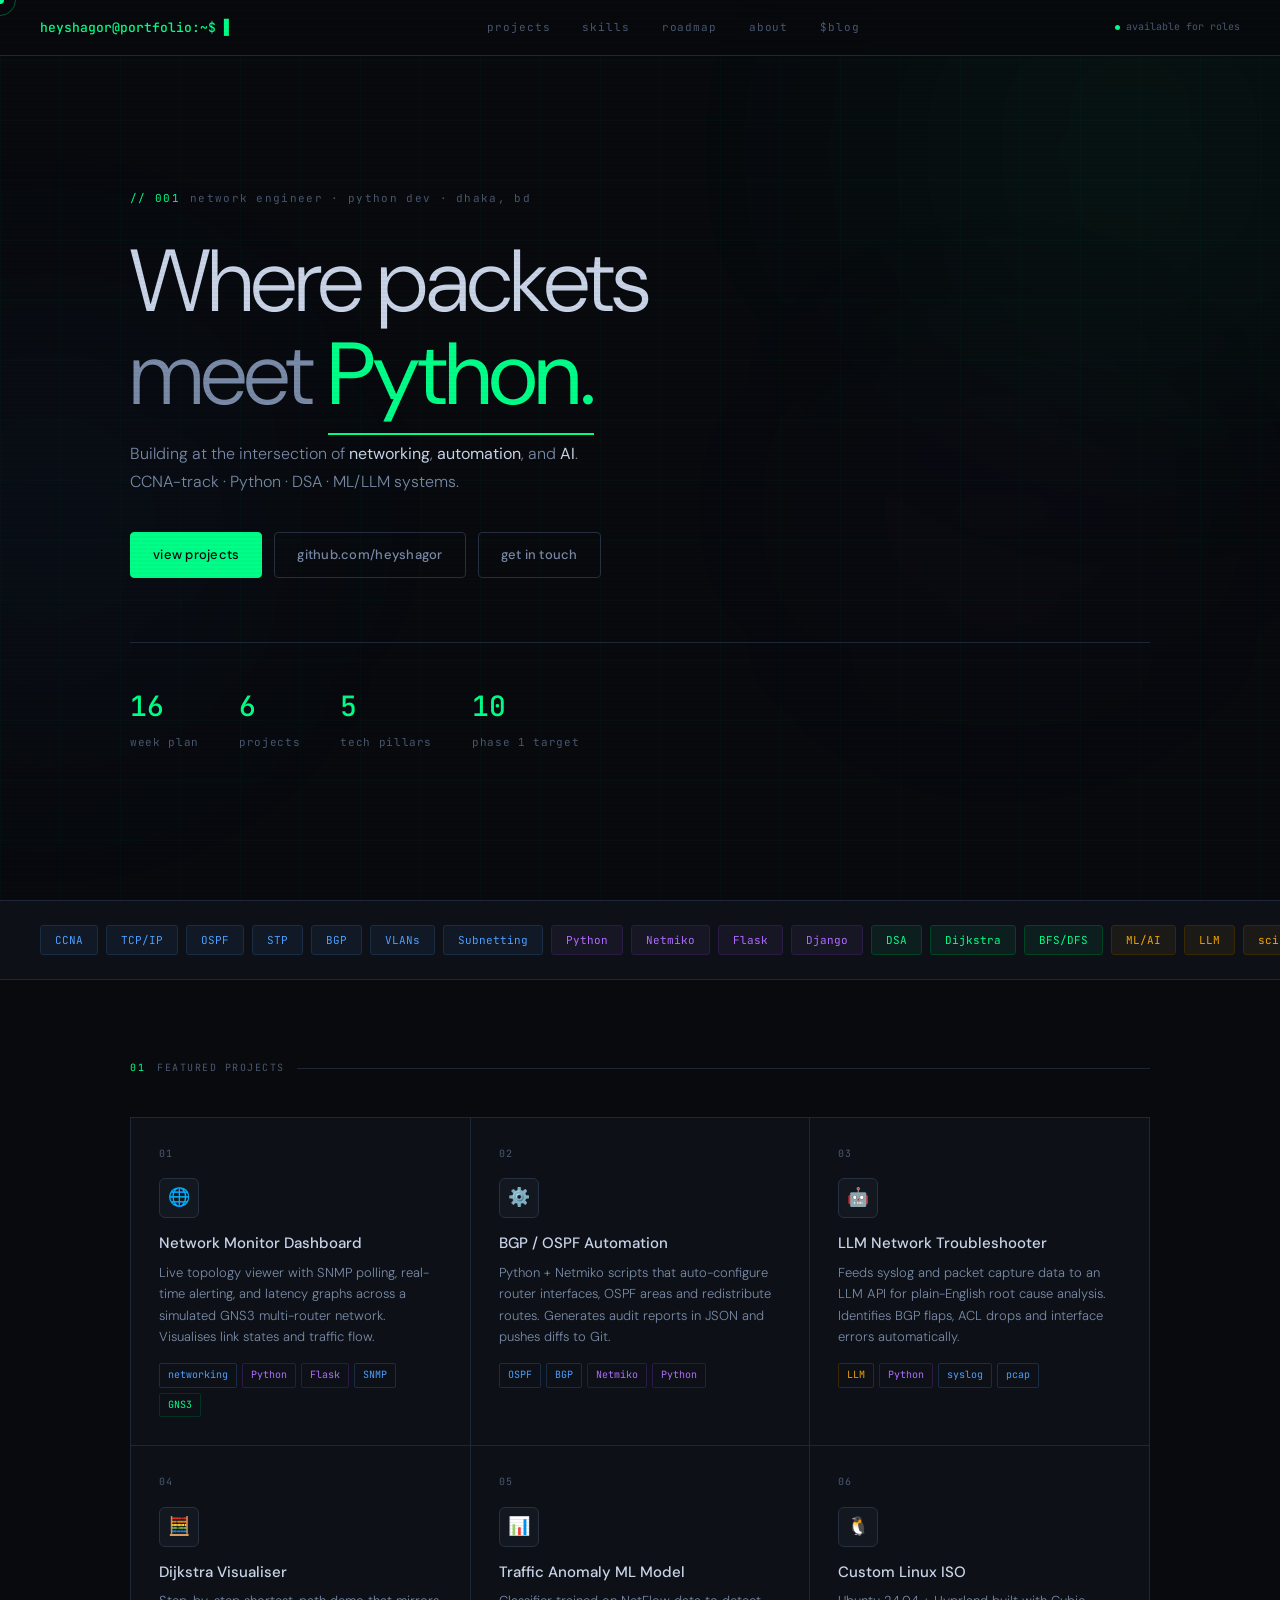
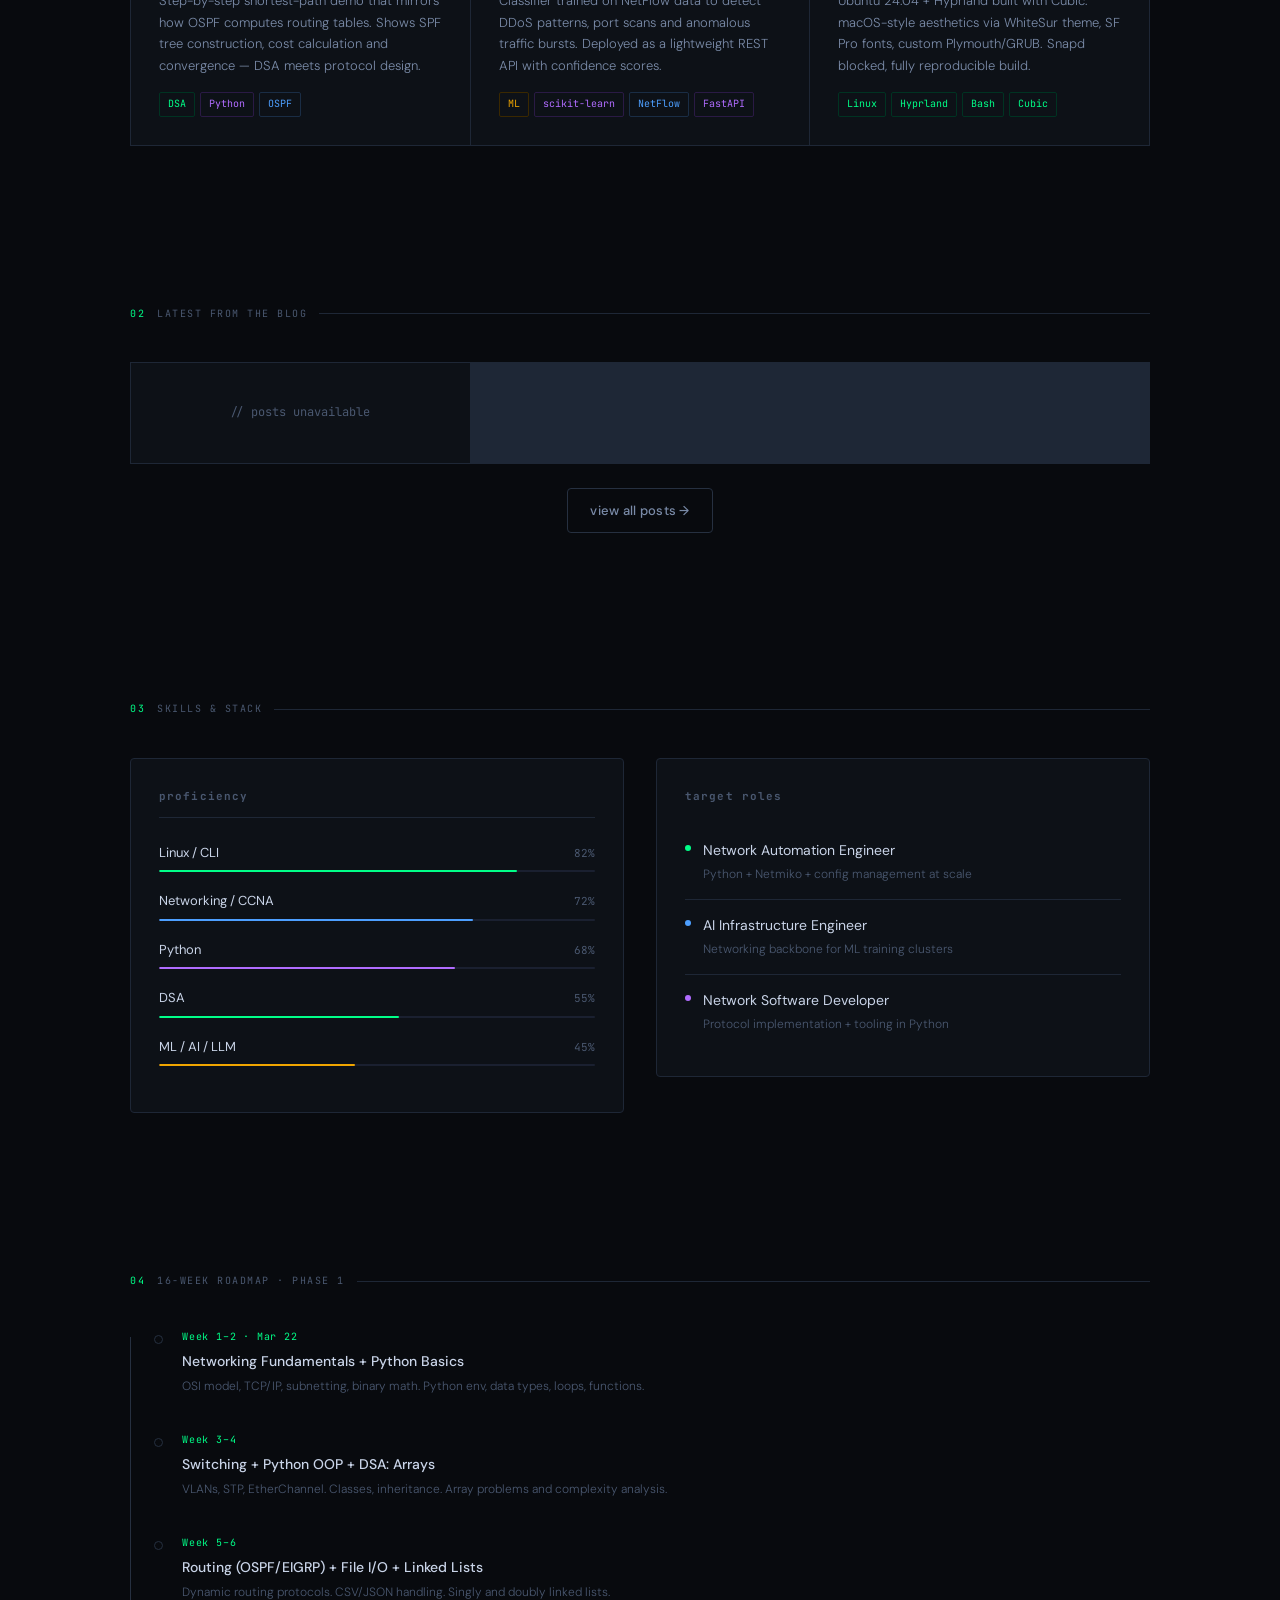
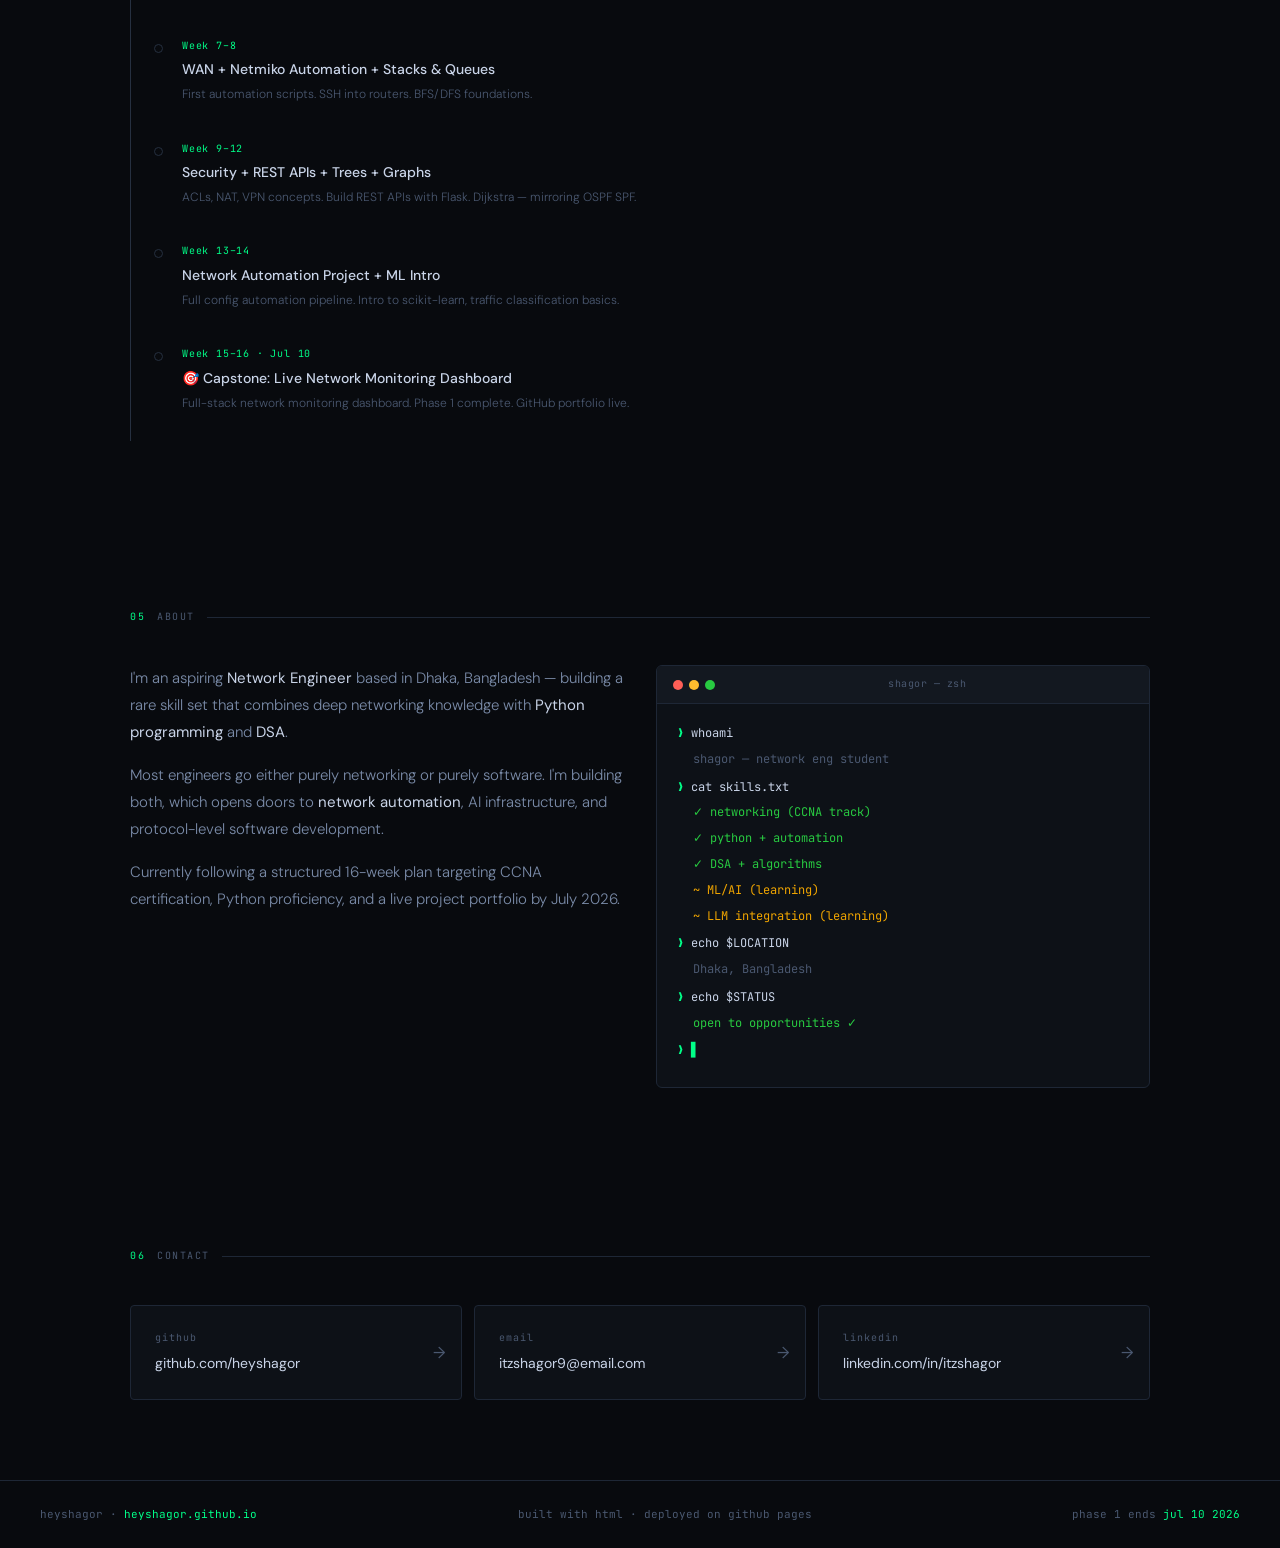
==== commit fd6ba9b6: "adding 02 as the blog or letest blog showing on there" ====
--- a/index.html
+++ b/index.html
@@ -207,9 +207,20 @@
     </div>
   </div>
 </section>
-
+<!-- BLOG PREVIEW -->
+<section id="blog-preview">
+  <div class="sec-label reveal" data-num="02">latest from the blog</div>
+  <div id="blogPreviewGrid" class="blog-preview-grid reveal">
+    <div class="bp-loading">
+      <div class="spinner"></div>
+    </div>
+  </div>
+  <div style="text-align:center;margin-top:24px" class="reveal">
+    <a href="blog.html" class="btn btn-ghost">view all posts →</a>
+  </div>
+</section>
 <section id="skills">
-  <div class="sec-label reveal" data-num="02">skills & stack</div>
+  <div class="sec-label reveal" data-num="03">skills & stack</div>
   <div class="skills-layout">
     <div class="skill-block reveal">
       <h3>proficiency</h3>
@@ -264,7 +275,7 @@
 </section>
 
 <section id="roadmap">
-  <div class="sec-label reveal" data-num="03">16-week roadmap · phase 1</div>
+  <div class="sec-label reveal" data-num="04">16-week roadmap · phase 1</div>
   <div class="timeline reveal">
     <div class="t-item">
       <div class="t-date">Week 1–2 · Mar 22</div>
@@ -305,7 +316,7 @@
 </section>
 
 <section id="about">
-  <div class="sec-label reveal" data-num="04">about</div>
+  <div class="sec-label reveal" data-num="05">about</div>
   <div class="about-layout">
     <div class="about-text reveal">
       <p>I'm an aspiring <strong>Network Engineer</strong> based in Dhaka, Bangladesh — building a rare skill set that combines deep networking knowledge with <strong>Python programming</strong> and <strong>DSA</strong>.</p>
@@ -339,7 +350,7 @@
 </section>
 
 <section id="contact">
-  <div class="sec-label reveal" data-num="05">contact</div>
+  <div class="sec-label reveal" data-num="06">contact</div>
   <div class="contact-grid reveal">
     <a href="https://github.com/heyshagor" class="contact-card">
       <div class="cc-label">github</div>
@@ -372,8 +383,8 @@
     <a href="blog.html" class="bottom-nav-item">
       ...$blog...
     </a>
-    <a href="index.html#roadmap" class="bottom-nav-item">
-      ...roadmap...
+    <a href="index.html#about" class="bottom-nav-item">
+      ...about...
     </a>
     <a href="index.html#contact" class="bottom-nav-item">
       ...contact...
--- a/css/common.css
+++ b/css/common.css
@@ -160,12 +160,27 @@
 .bottom-nav-item:hover,
 .bottom-nav-item.active{color:#00ff88}
 .bottom-nav-icon{
-  width:22px;height:22px;
-  stroke:currentColor;fill:none;
-  stroke-width:1.8;stroke-linecap:round;stroke-linejoin:round;
+  width:22px;
+  height:22px;
+  stroke:currentColor;
+  fill:none;
+  stroke-width:1.8;
+  stroke-linecap:round;
+  stroke-linejoin:round;
+  opacity: 1;
 }
-.bottom-nav-dot{
-  width:3px;height:3px;border-radius:50%;
-  background:#00ff88;opacity:0;margin-top:1px;
+.bottom-nav-dot {
+  width: 3px;
+  height: 3px;
+  border-radius: 50%;
+  background: #00ff88;
+  opacity: 0;  /* ← check this is 0 not 1 */
+  margin-top: 1px;
 }
-.bottom-nav-item.active .bottom-nav-dot{opacity:1}+
+.bottom-nav-item.active .bottom-nav-dot{opacity:1}
+
+@media(max-width:768px){
+  .cursor{display:none !important}
+  .cursor-ring{display:none !important}
+}
--- a/css/index.css
+++ b/css/index.css
@@ -357,4 +357,19 @@
   .hero-metrics{gap:20px}
   .metric-num{font-size:22px}
   .pcard{padding:20px}
-}+}
+
+
+.blog-preview-grid{display:grid;grid-template-columns:repeat(3,1fr);gap:1px;background:var(--border);border:1px solid var(--border)}
+.bp-card{background:var(--bg2);padding:22px;cursor:pointer;transition:background 0.2s;position:relative;overflow:hidden;text-decoration:none;color:inherit;display:block}
+.bp-card::before{content:'';position:absolute;inset:0;background:linear-gradient(135deg,rgba(0,255,136,0.03),transparent 60%);opacity:0;transition:opacity 0.3s}
+.bp-card:hover{background:var(--bg3)}
+.bp-card:hover::before{opacity:1}
+.bp-num{font-family:'JetBrains Mono',monospace;font-size:10px;color:var(--text3);margin-bottom:10px}
+.bp-cat{display:inline-block;padding:3px 9px;border-radius:3px;font-family:'JetBrains Mono',monospace;font-size:10px;border:1px solid;margin-bottom:10px}
+.bp-title{font-size:14px;font-weight:500;color:var(--text);margin-bottom:8px;line-height:1.35}
+.bp-date{font-family:'JetBrains Mono',monospace;font-size:10px;color:var(--text3)}
+.bp-arrow{position:absolute;top:16px;right:16px;color:var(--text3);font-size:12px;opacity:0;transition:all 0.2s}
+.bp-card:hover .bp-arrow{opacity:1;color:var(--accent)}
+.bp-loading{padding:40px;text-align:center;background:var(--bg2)}
+@media(max-width:768px){.blog-preview-grid{grid-template-columns:1fr}}
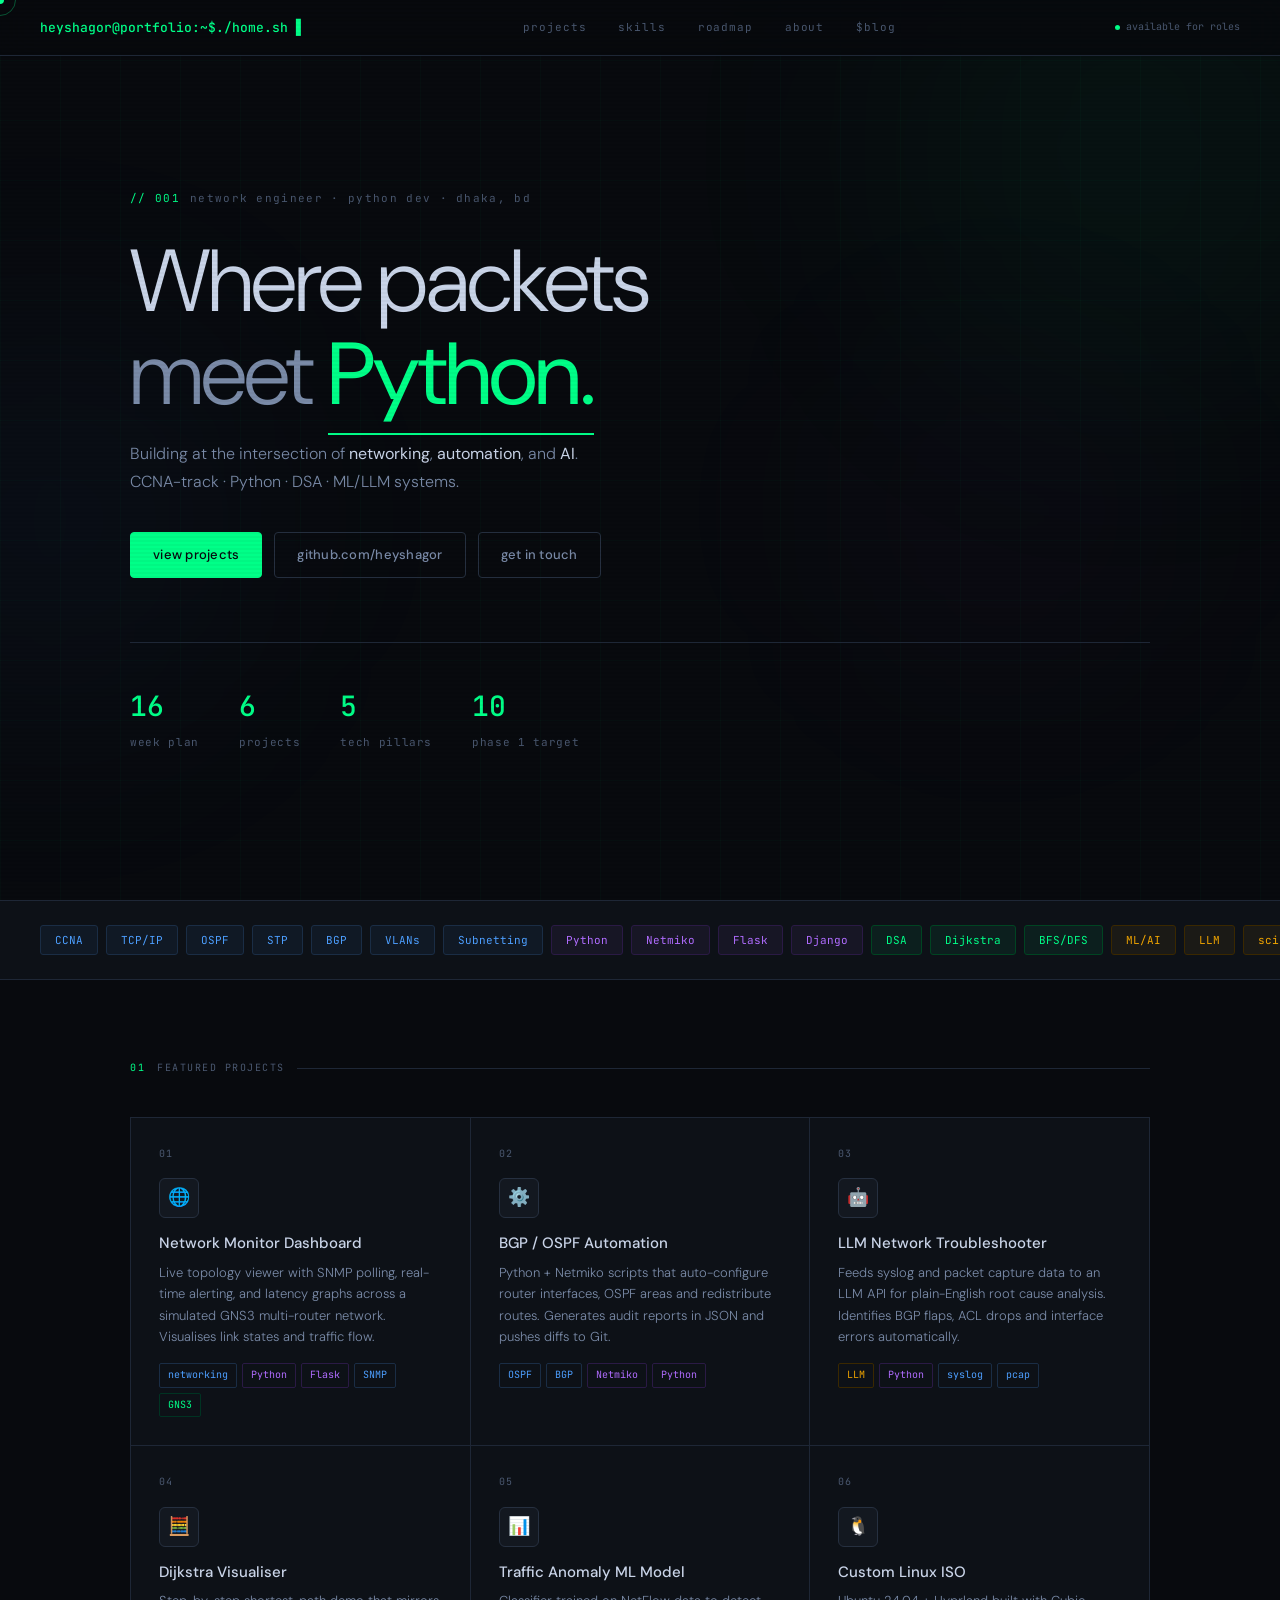
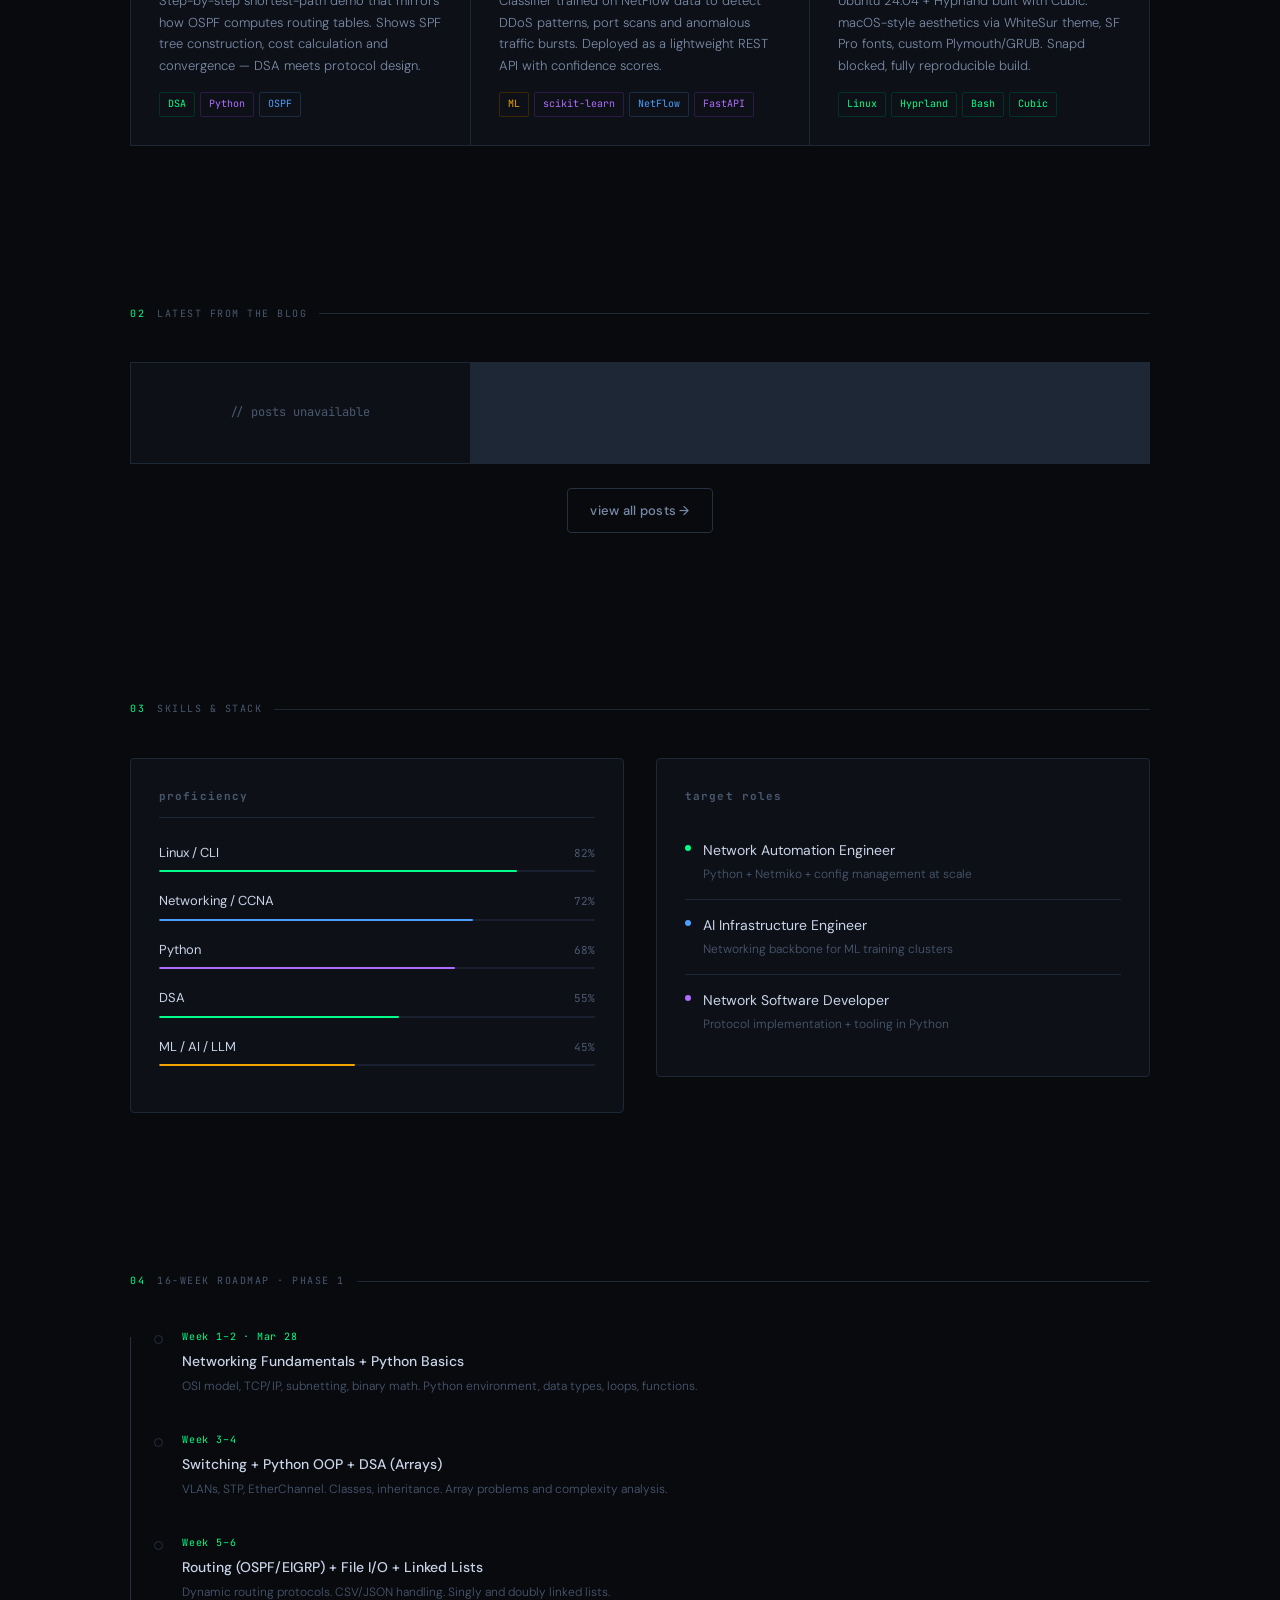
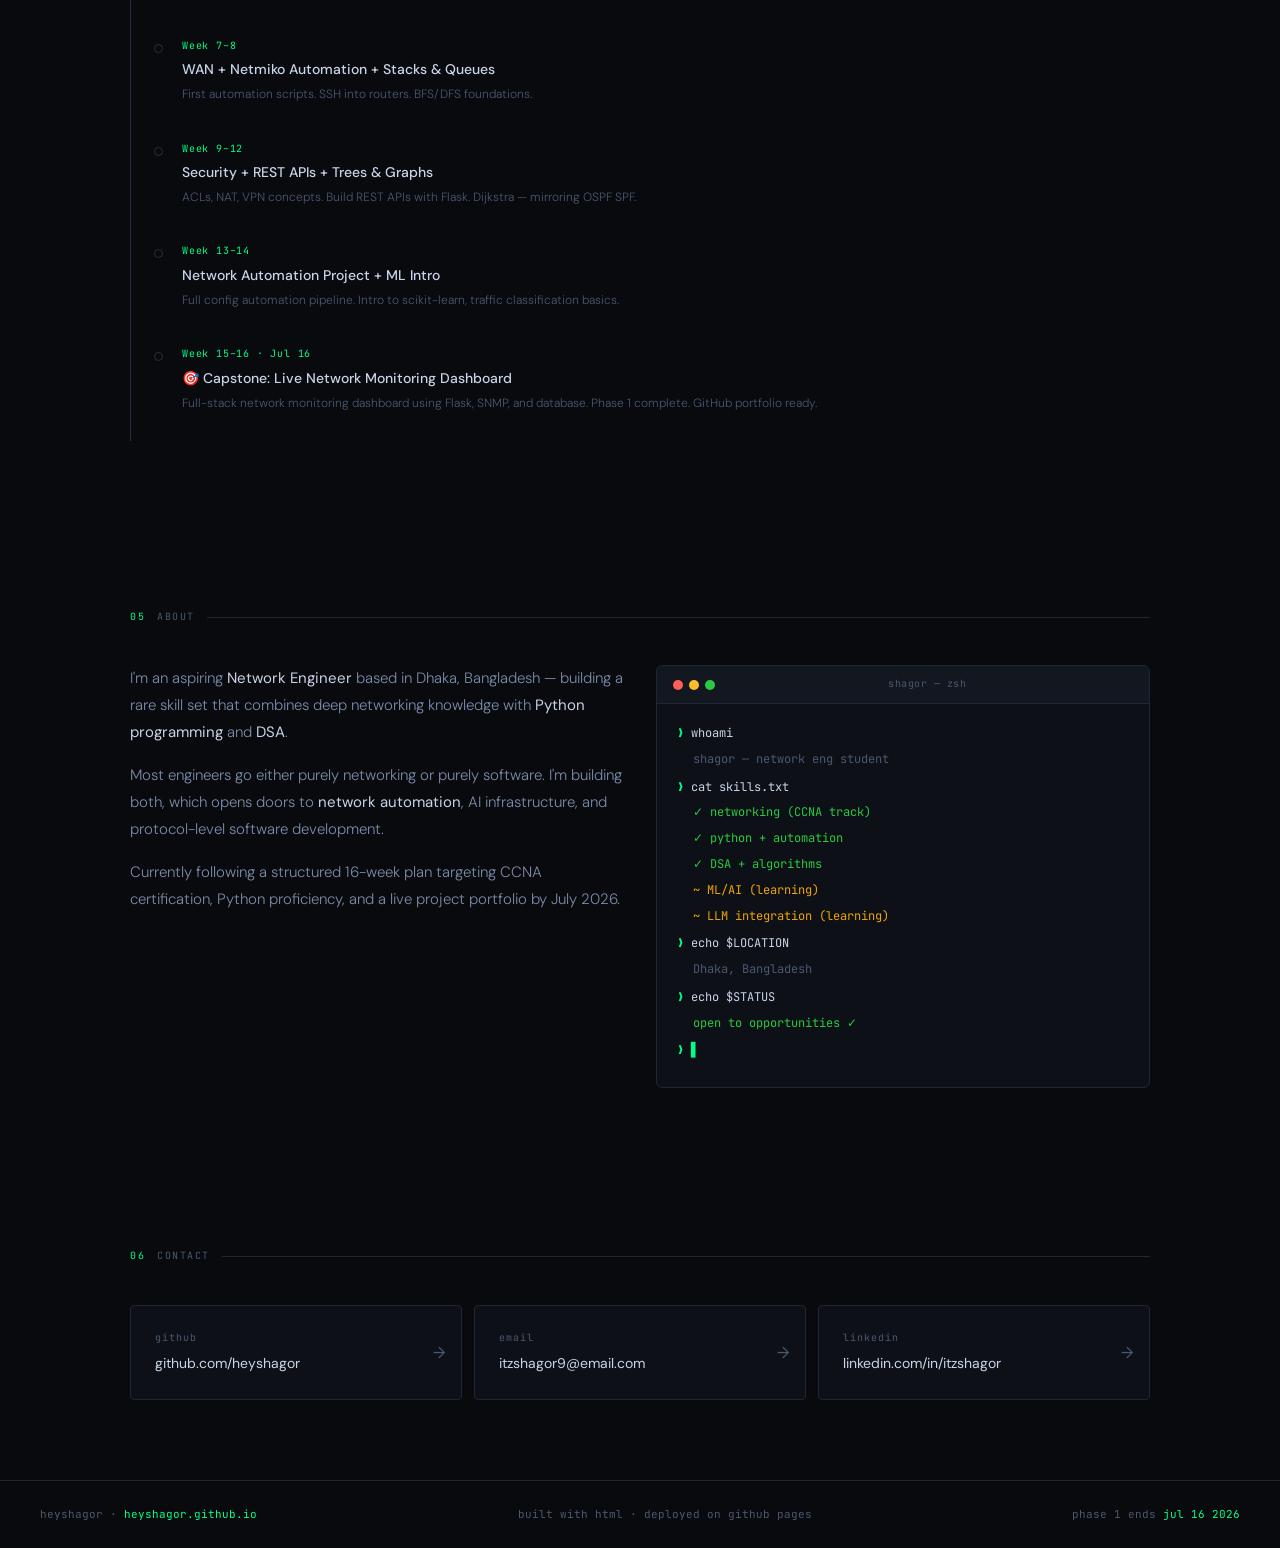
==== commit 1d5e5333: "add: adding a new page and css file" ====
--- a/index.html
+++ b/index.html
@@ -23,7 +23,7 @@
 
 <nav>
   <div class="logo">
-    heyshagor@portfolio:~$<span class="logo-blink">▋</span>
+    heyshagor@portfolio:~$./home.sh<span class="logo-blink">▋</span>
   </div>
   <ul class="nav-links">
     <li><a href="#projects">projects</a></li>
@@ -274,7 +274,7 @@
   </div>
 </section>
 
-<section id="roadmap">
+<!-- <section id="roadmap">
   <div class="sec-label reveal" data-num="04">16-week roadmap · phase 1</div>
   <div class="timeline reveal">
     <div class="t-item">
@@ -313,8 +313,71 @@
       <div class="t-desc">Full-stack network monitoring dashboard. Phase 1 complete. GitHub portfolio live.</div>
     </div>
   </div>
-</section>
-
+</section> -->
+
+<section id="roadmap">
+  <div class="sec-label reveal" data-num="04">16-week roadmap · phase 1</div>
+
+  <div class="timeline reveal">
+
+    <div class="t-item">
+      <div class="t-date">Week 1–2 · Mar 28</div>
+      <div class="t-title">Networking Fundamentals + Python Basics</div>
+      <div class="t-desc">
+        OSI model, TCP/IP, subnetting, binary math. Python environment, data types, loops, functions.
+      </div>
+    </div>
+
+    <div class="t-item">
+      <div class="t-date">Week 3–4</div>
+      <div class="t-title">Switching + Python OOP + DSA (Arrays)</div>
+      <div class="t-desc">
+        VLANs, STP, EtherChannel. Classes, inheritance. Array problems and complexity analysis.
+      </div>
+    </div>
+
+    <div class="t-item">
+      <div class="t-date">Week 5–6</div>
+      <div class="t-title">Routing (OSPF/EIGRP) + File I/O + Linked Lists</div>
+      <div class="t-desc">
+        Dynamic routing protocols. CSV/JSON handling. Singly and doubly linked lists.
+      </div>
+    </div>
+
+    <div class="t-item">
+      <div class="t-date">Week 7–8</div>
+      <div class="t-title">WAN + Netmiko Automation + Stacks & Queues</div>
+      <div class="t-desc">
+        First automation scripts. SSH into routers. BFS/DFS foundations.
+      </div>
+    </div>
+
+    <div class="t-item">
+      <div class="t-date">Week 9–12</div>
+      <div class="t-title">Security + REST APIs + Trees & Graphs</div>
+      <div class="t-desc">
+        ACLs, NAT, VPN concepts. Build REST APIs with Flask. Dijkstra — mirroring OSPF SPF.
+      </div>
+    </div>
+
+    <div class="t-item">
+      <div class="t-date">Week 13–14</div>
+      <div class="t-title">Network Automation Project + ML Intro</div>
+      <div class="t-desc">
+        Full config automation pipeline. Intro to scikit-learn, traffic classification basics.
+      </div>
+    </div>
+
+    <div class="t-item">
+      <div class="t-date">Week 15–16 · Jul 16</div>
+      <div class="t-title">🎯 Capstone: Live Network Monitoring Dashboard</div>
+      <div class="t-desc">
+        Full-stack network monitoring dashboard using Flask, SNMP, and database. Phase 1 complete. GitHub portfolio ready.
+      </div>
+    </div>
+
+  </div>
+</section>
 <section id="about">
   <div class="sec-label reveal" data-num="05">about</div>
   <div class="about-layout">
@@ -372,7 +435,7 @@
 <footer>
   <span class="fl">heyshagor · <span>heyshagor.github.io</span></span>
   <span class="fl">built with html · deployed on github pages</span>
-  <span class="fl">phase 1 ends <span>jul 10 2026</span></span>
+  <span class="fl">phase 1 ends <span>jul 16 2026</span></span>
 </footer>
 
 <!-- PASTE BOTTOM NAV HERE -->
--- a/css/common.css
+++ b/css/common.css
@@ -16,6 +16,7 @@
   --accent4:#b06cff;
   --red:#ff4d6a;
 }
+
 html{
   scroll-behavior:smooth;
   -webkit-text-size-adjust:100%;
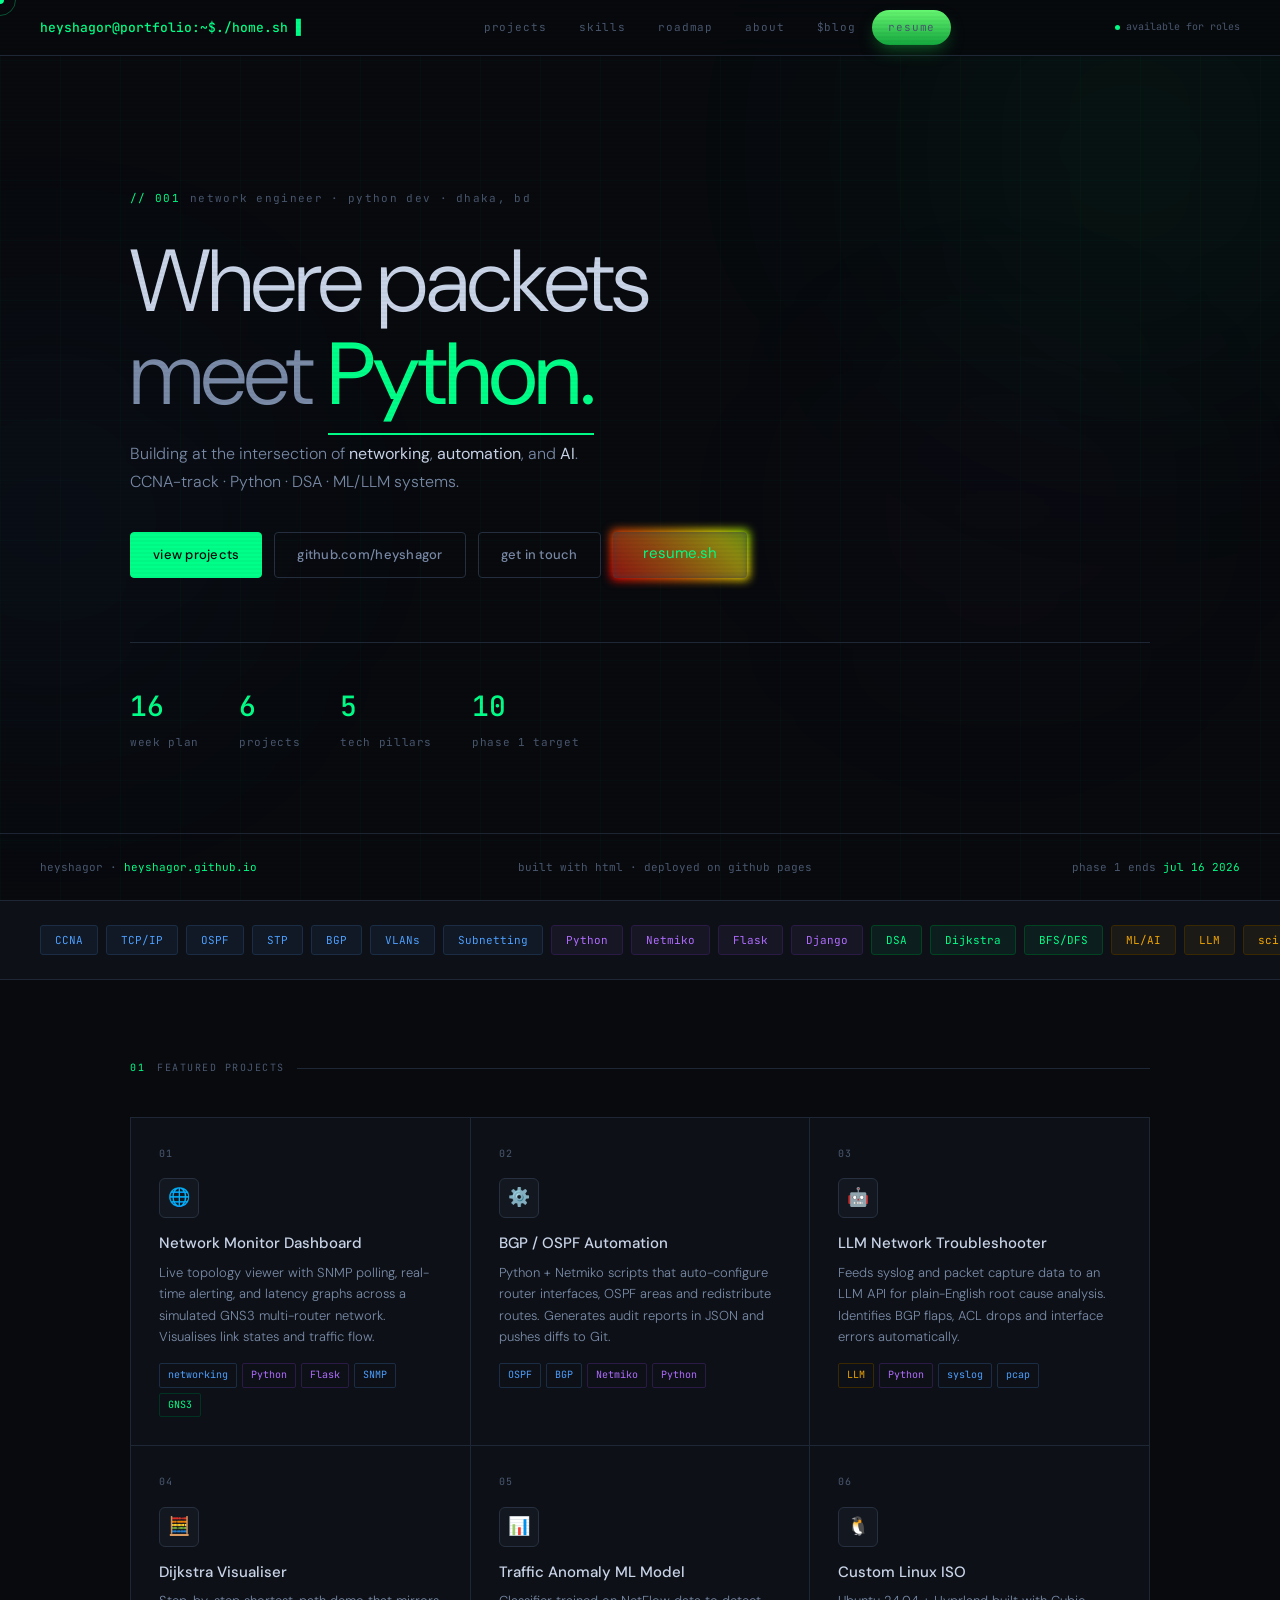
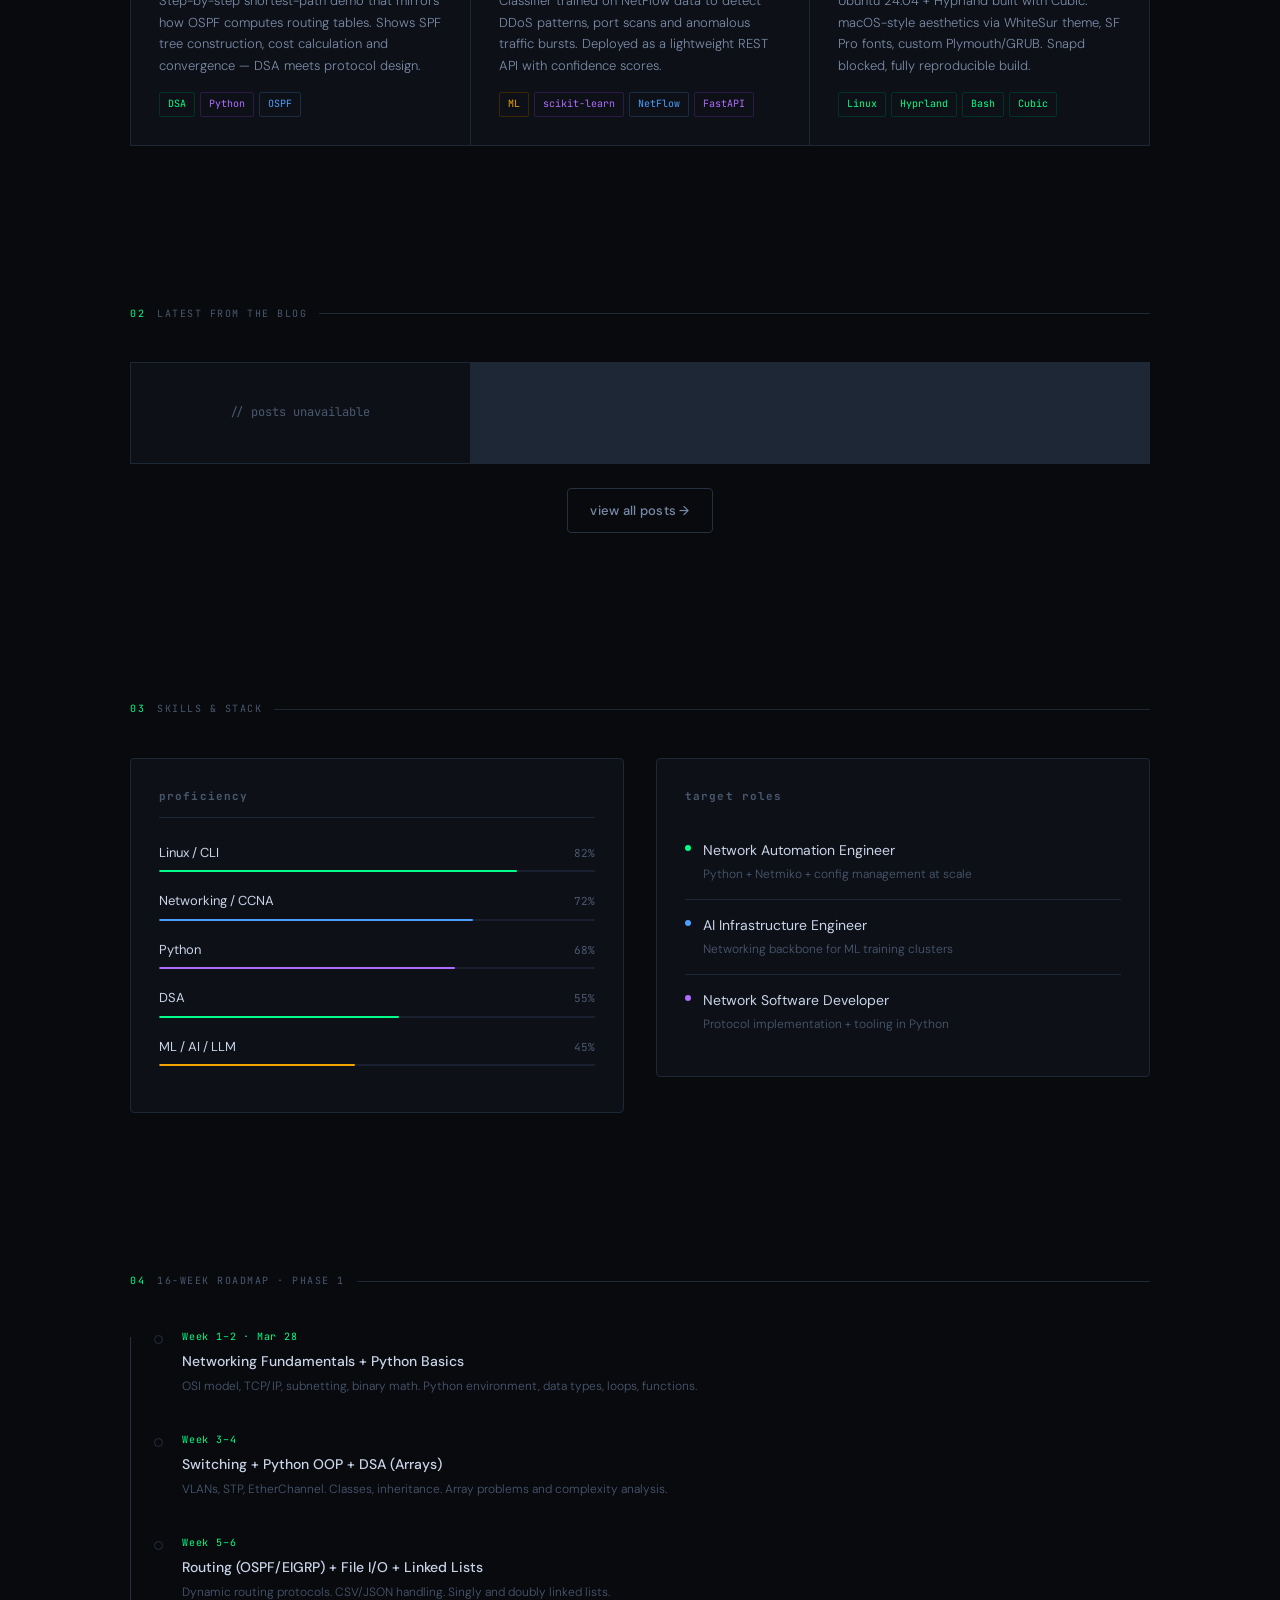
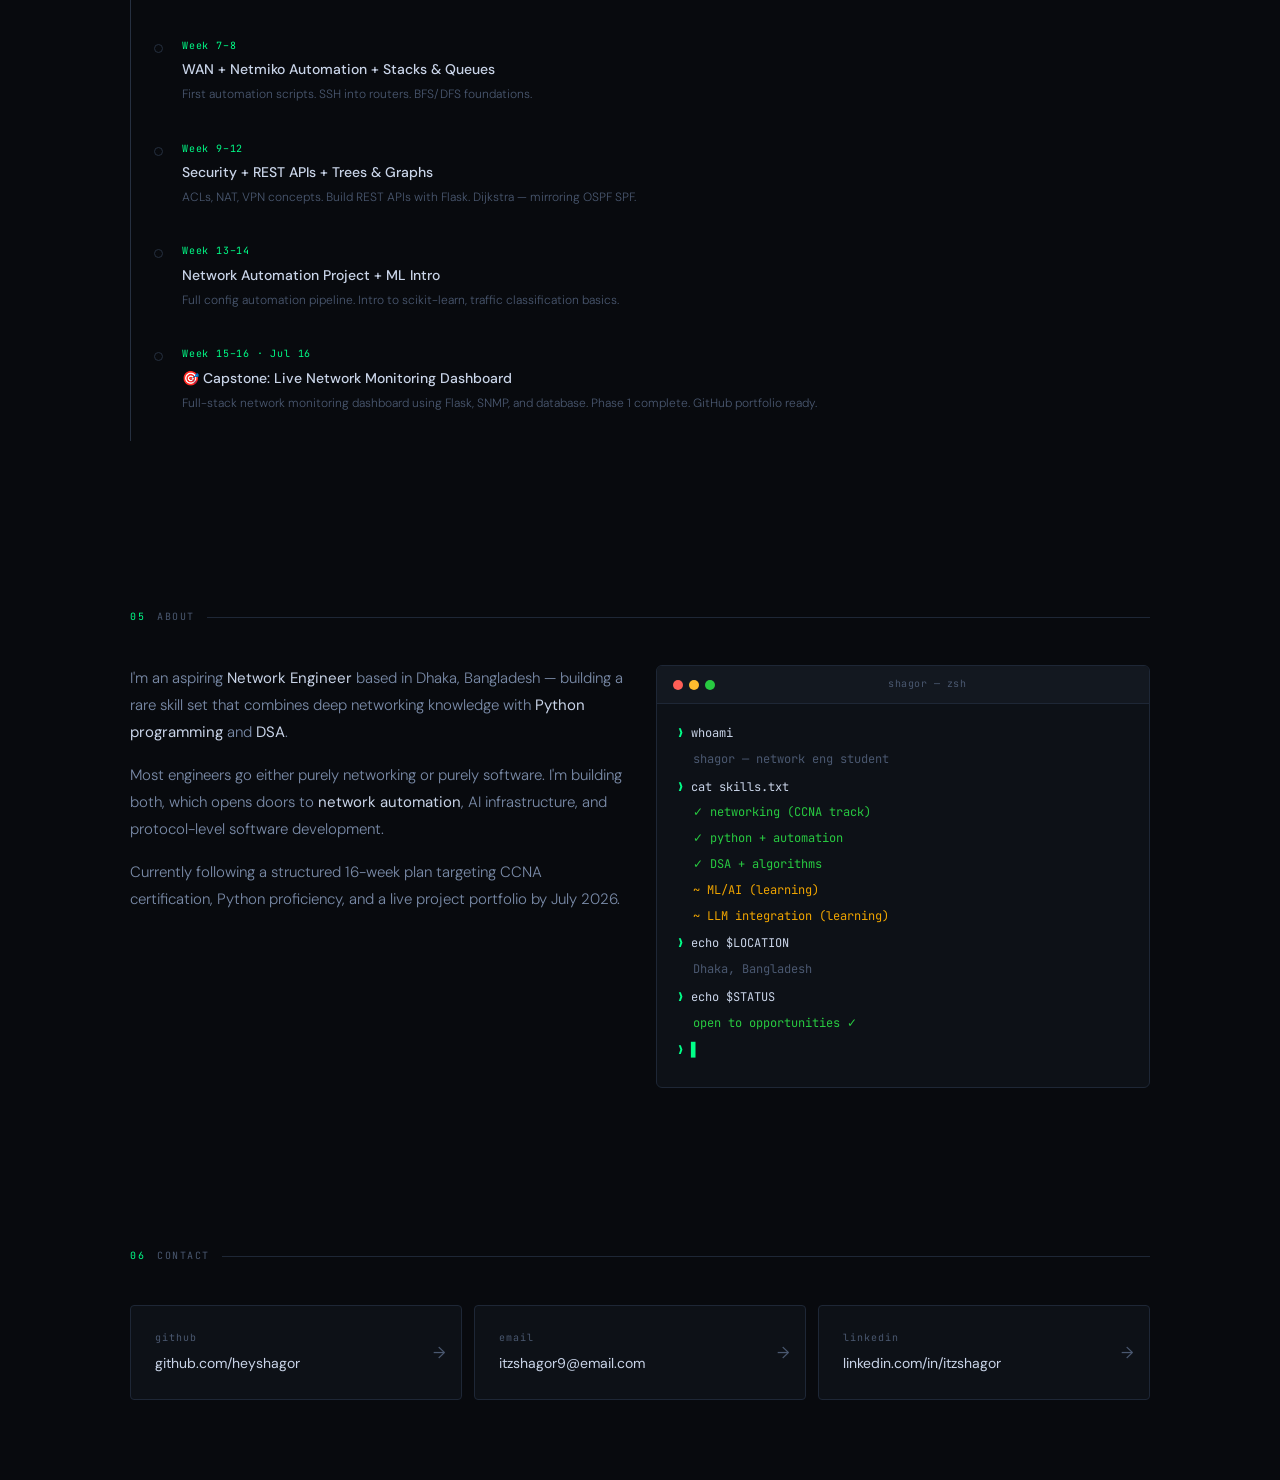
==== commit 4b146b06: "add: cv.html and also some fixed" ====
--- a/index.html
+++ b/index.html
@@ -31,6 +31,7 @@
     <li><a href="#roadmap">roadmap</a></li>
     <li><a href="#about">about</a></li>
     <li><a href="blog.html">$blog</a></li>
+    <li><a href="cv.html" class="button-88">resume</a></li>
   </ul>
   <div class="nav-status">
     <div class="status-dot"></div>
@@ -56,6 +57,7 @@
     <a href="#projects" class="btn btn-primary">view projects</a>
     <a href="https://github.com/heyshagor" class="btn btn-ghost">github.com/heyshagor</a>
     <a href="#contact" class="btn btn-ghost">get in touch</a>
+    <a href="cv.html" class="button-85">resume.sh</a>
   </div>
   <div class="hero-metrics">
     <div class="metric-item">
--- a/css/common.css
+++ b/css/common.css
@@ -73,6 +73,10 @@
   -webkit-box-pack:justify;-ms-flex-pack:justify;justify-content:space-between;
   -webkit-box-align:center;-ms-flex-align:center;align-items:center;
   position:relative;z-index:1;
+   position: fixed;
+   left: 0;
+   bottom: 0;
+   width: 100%;
 }
 footer span{font-family:'JetBrains Mono',monospace;font-size:11px;color:var(--text3)}
 footer a{color:var(--text3);text-decoration:none;transition:color 0.2s}
@@ -126,7 +130,7 @@
   footer{
     -webkit-box-orient:vertical;-webkit-box-direction:normal;
     -ms-flex-direction:column;flex-direction:column;
-    gap:8px;text-align:center;padding:20px;padding-bottom:80px
+    gap:8px;text-align:center;padding:20px;padding-bottom:25px
   }
   .bottom-nav{display:-webkit-box;display:-ms-flexbox;display:flex}
   body{padding-bottom:60px}
@@ -151,7 +155,7 @@
 .bottom-nav-item{
   display:flex;flex-direction:column;align-items:center;gap:4px;
   padding:8px 16px;border-radius:8px;
-  text-decoration:none;color:#4a5870;
+  text-decoration:none;color:hsl(218, 20%, 36%);
   font-family:'JetBrains Mono',monospace;font-size:10px;
   letter-spacing:0.06em;
   transition:color 0.2s;
@@ -184,4 +188,103 @@
 @media(max-width:768px){
   .cursor{display:none !important}
   .cursor-ring{display:none !important}
+}
+
+/* CSS */
+.button-85 {
+  padding: 0.6em 2em;
+  border: none;
+  outline: none;
+  color: #00ff88;
+  background: #4a5870;
+  cursor: pointer;
+  position: relative;
+  z-index: 0;
+  border-radius: 4px;
+  user-select: none;
+  -webkit-user-select: none;
+  touch-action: manipulation;
+  text-decoration: none;
+}
+
+.button-85:before {
+  content: "";
+  background: linear-gradient(
+    45deg,
+    #ff0000,
+    #ff7300,
+    #fffb00,
+    #48ff00,
+    #00ffd5,
+    #002bff,
+    #7a00ff,
+    #ff00c8,
+    #ff0000
+  );
+  position: absolute;
+  top: -2px;
+  left: -2px;
+  background-size: 400%;
+  z-index: -1;
+  filter: blur(5px);
+  -webkit-filter: blur(5px);
+  width: calc(100% + 4px);
+  height: calc(100% + 4px);
+  animation: glowing-button-85 20s linear infinite;
+  transition: opacity 0.3s ease-in-out;
+  border-radius: 4px;
+  text-decoration: none;
+}
+
+@keyframes glowing-button-85 {
+  0% {
+    background-position: 0 0;
+  }
+  50% {
+    background-position: 400% 0;
+  }
+  100% {
+    background-position: 0 0;
+  }
+}
+
+.button-85:after {
+  z-index: -1;
+  content: "";
+  position: absolute;
+  width: 100%;
+  height: 100%;
+  background: #22222284;
+  left: 0;
+  top: 0;
+  border-radius: 4px;
+}
+
+/* CSS */
+.button-88 {
+  display: flex;
+  align-items: center;
+  font-family: inherit;
+  font-weight: 500;
+  font-size: 16px;
+  padding: 0.7em 1.4em 0.7em 1.1em;
+  color: white;
+  background: #ad5389;
+  background: linear-gradient(0deg, rgba(20,167,62,1) 0%, rgba(102,247,113,1) 100%);
+  border: none;
+  box-shadow: 0 0.7em 1.5em -0.5em #14a73e98;
+  letter-spacing: 0.05em;
+  border-radius: 20em;
+  cursor: pointer;
+  user-select: none;
+  -webkit-user-select: none;
+  touch-action: manipulation;
+}
+
+.button-88:hover {
+  box-shadow: 0 0.5em 1.5em -0.5em #14a73e98;
+}
+
+.button-88:active {
+  box-shadow: 0 0.3em 1em -0.5em #14a73e98;
 }
--- a/css/index.css
+++ b/css/index.css
@@ -93,8 +93,12 @@
   opacity:0;animation:fadeUp 0.6s ease 0.65s forwards;
 }
 .btn{
-  padding:11px 22px;border-radius:4px;font-size:13px;font-weight:500;
-  text-decoration:none;cursor:pointer;
+  padding:11px 22px;
+  border-radius:4px;
+  font-size:13px;
+  font-weight:500;
+  text-decoration:none;
+  cursor:pointer;
   transition:all 0.2s;letter-spacing:0.02em;
   font-family:'DM Sans',-apple-system,BlinkMacSystemFont,sans-serif;
   border:1px solid transparent;
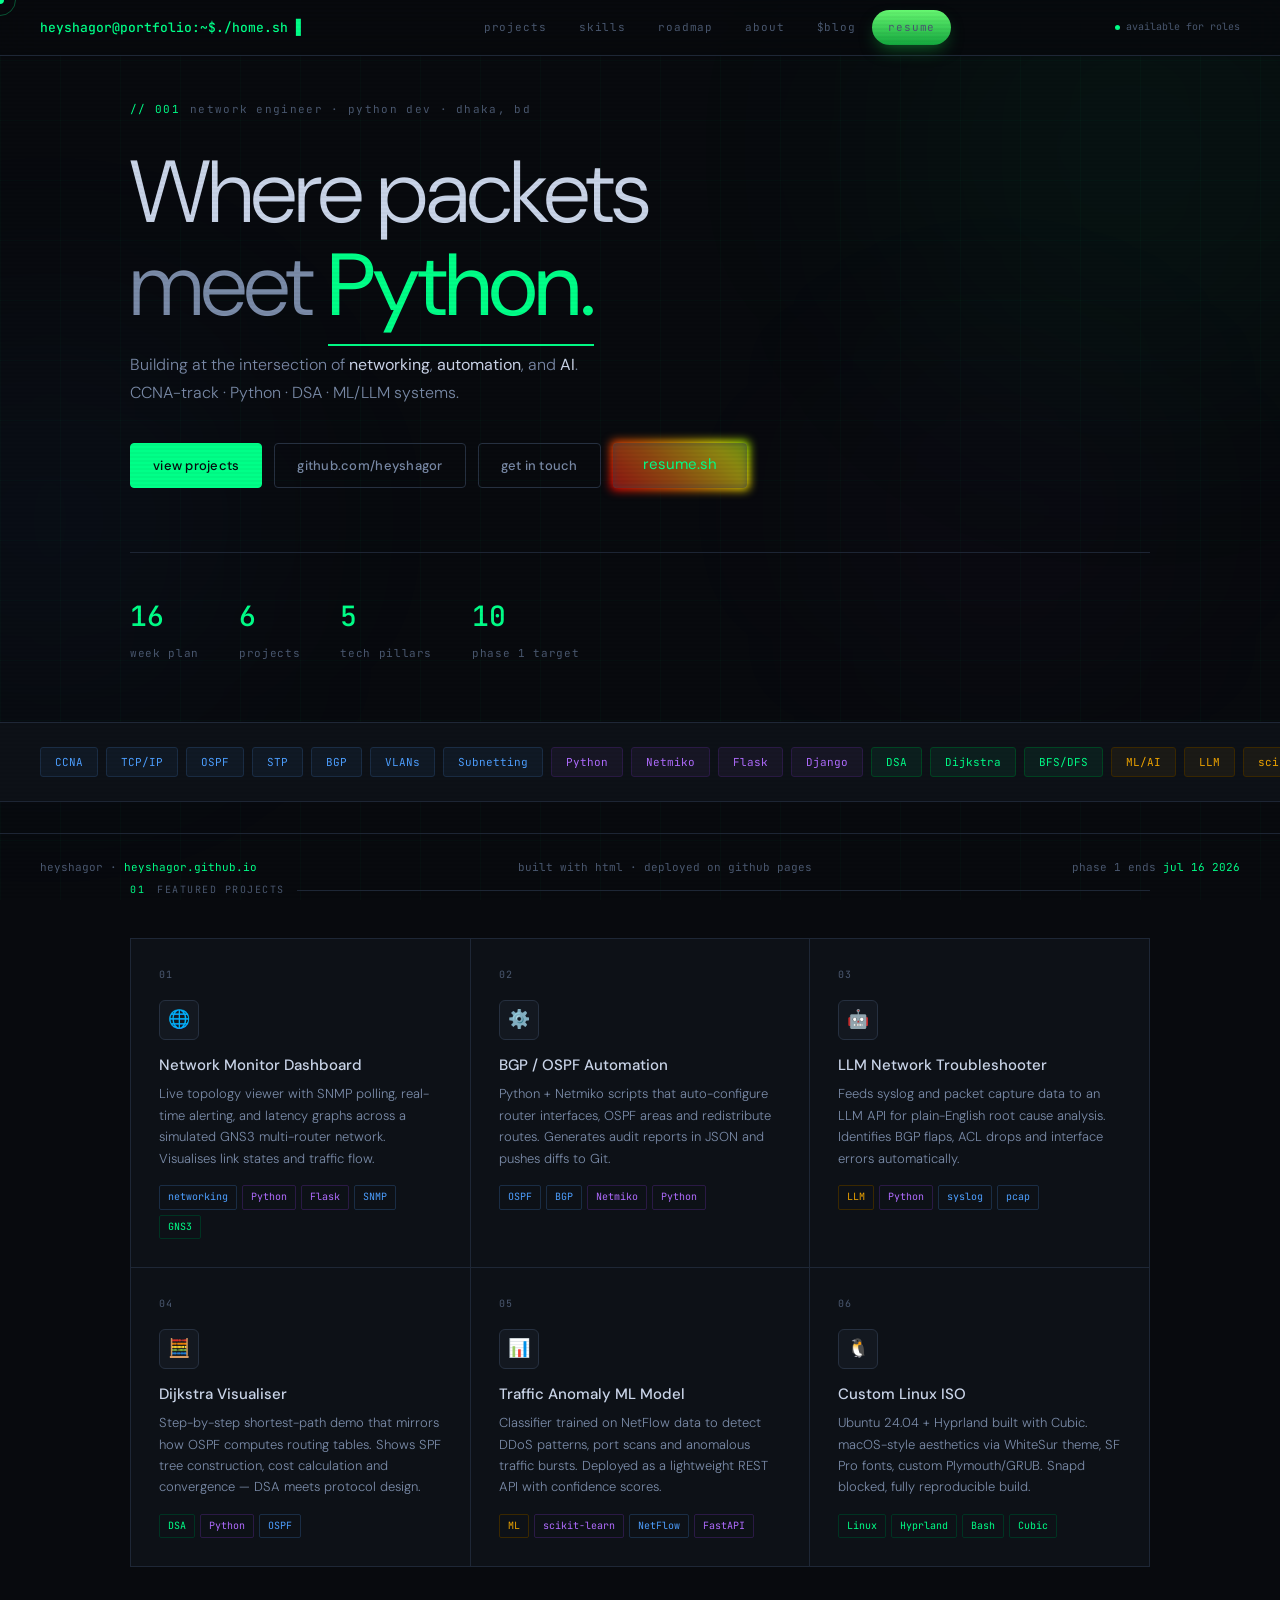
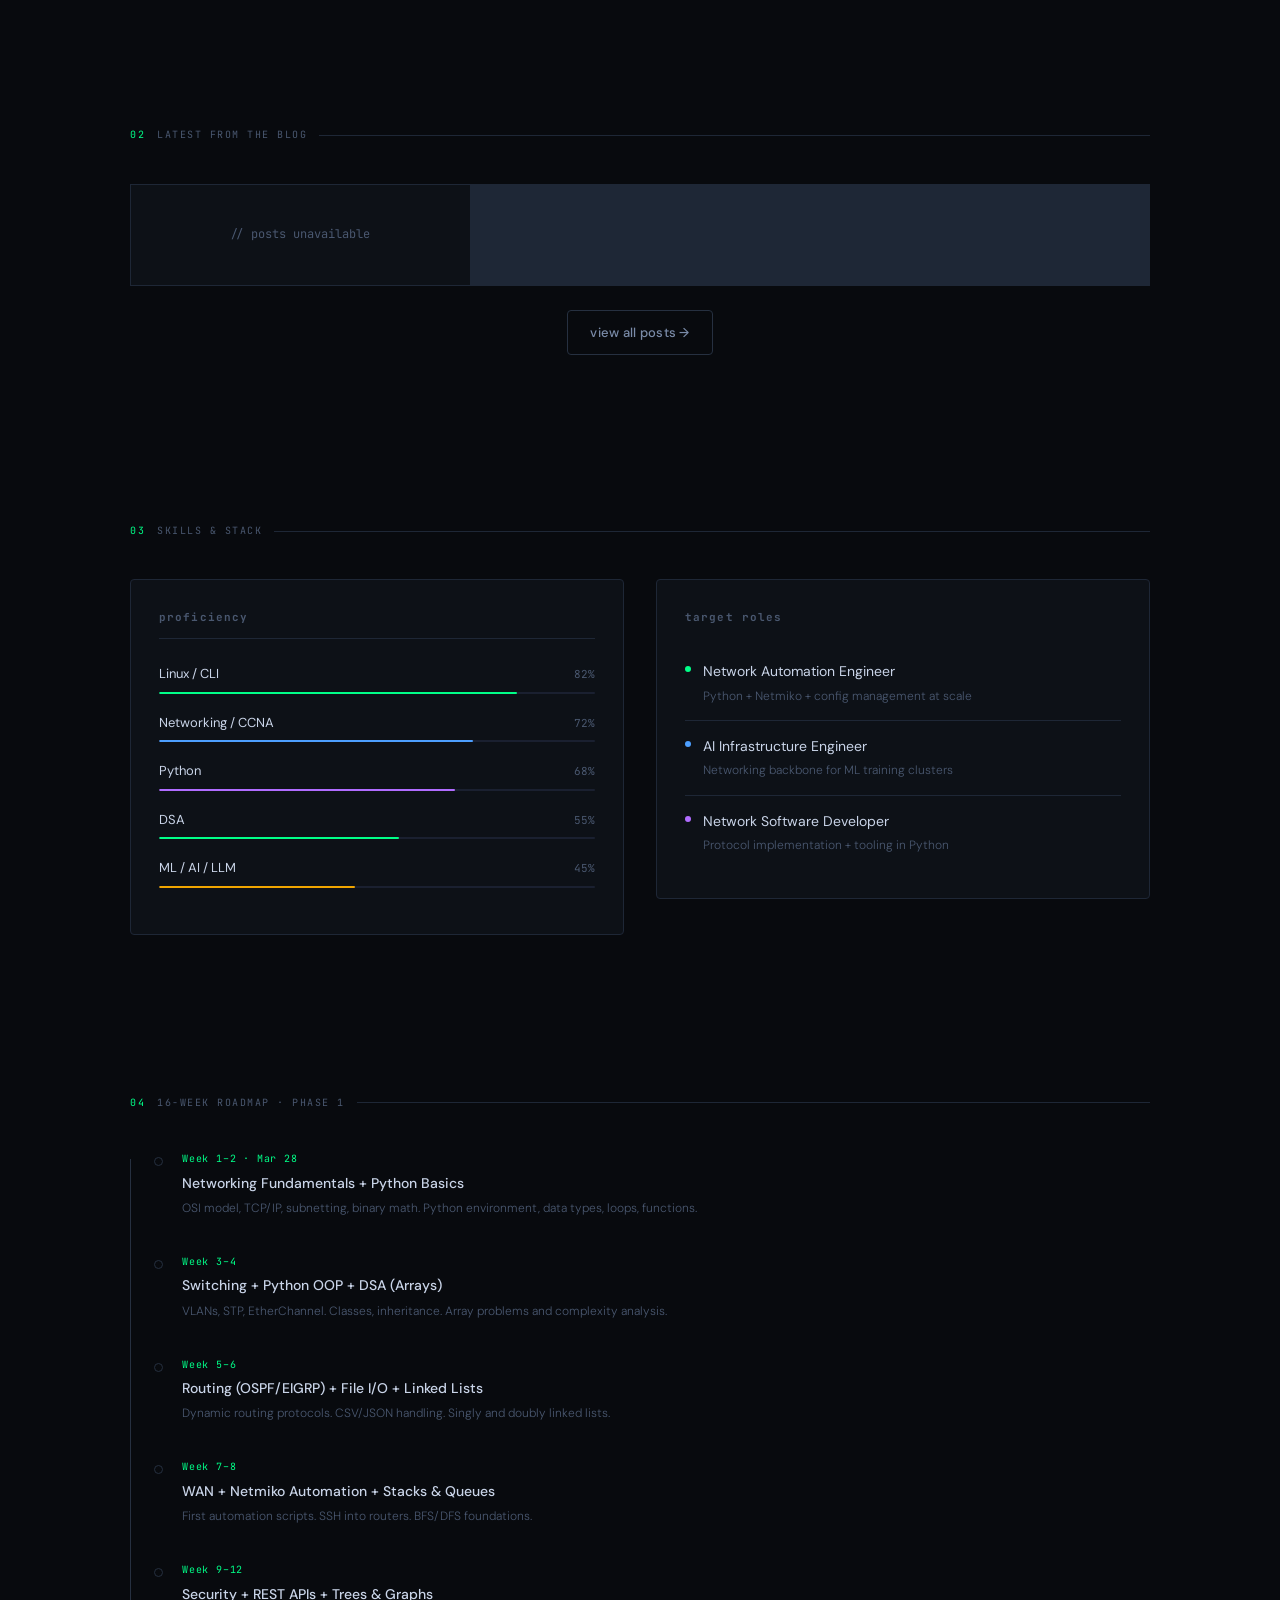
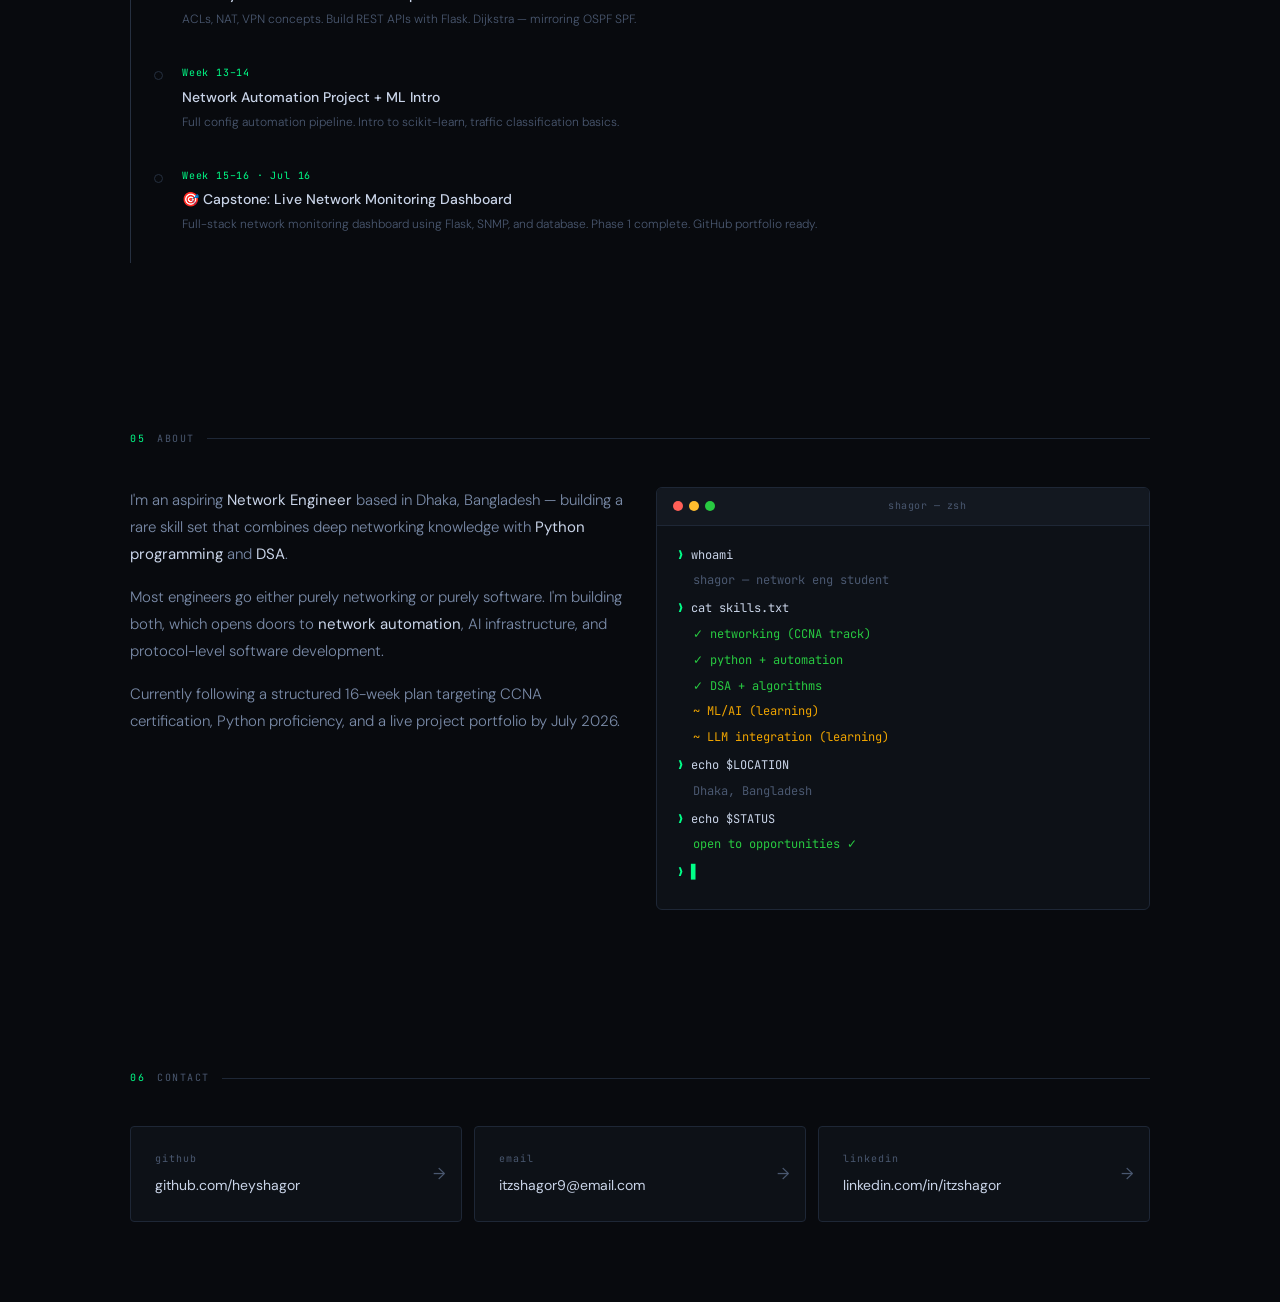
==== commit 12eefa39: "fix: fit everything" ====
--- a/index.html
+++ b/index.html
@@ -1,462 +1,443 @@
 <!DOCTYPE html>
 <html lang="en">
-<head>
-<meta charset="UTF-8"/>
-<meta name="viewport" content="width=device-width, initial-scale=1.0"/>
-<title>Shagor — Network Engineer & Python Dev</title>
-<link rel="preconnect" href="https://fonts.googleapis.com"/>
-<link rel="preconnect" href="https://fonts.gstatic.com" crossorigin/>
-<link href="https://fonts.googleapis.com/css2?family=JetBrains+Mono:wght@300;400;500;600&family=DM+Sans:ital,wght@0,300;0,400;0,500;1,300&display=swap" rel="stylesheet"/>
-<link rel="icon" type="image/x-icon" href="image/myicon.ico"/>
-<link rel="shortcut icon" type="image/x-icon" href="image/myicon.ico"/>
-<link rel="stylesheet" href="css/common.css"/>
-<link rel="stylesheet" href="css/index.css"/>
-</head>
-<body>
-
-<div class="cursor" id="cursor"></div>
-<div class="cursor-ring" id="cursorRing"></div>
-<div class="grid-bg"></div>
-<div class="orb orb1"></div>
-<div class="orb orb2"></div>
-<div class="orb orb3"></div>
-
-<nav>
-  <div class="logo">
-    heyshagor@portfolio:~$./home.sh<span class="logo-blink">▋</span>
-  </div>
-  <ul class="nav-links">
-    <li><a href="#projects">projects</a></li>
-    <li><a href="#skills">skills</a></li>
-    <li><a href="#roadmap">roadmap</a></li>
-    <li><a href="#about">about</a></li>
-    <li><a href="blog.html">$blog</a></li>
-    <li><a href="cv.html" class="button-88">resume</a></li>
-  </ul>
-  <div class="nav-status">
-    <div class="status-dot"></div>
-    available for roles
-  </div>
-</nav>
-
-<main>
-
-<div class="hero">
-  <div class="hero-eyebrow">
-    <span>// 001</span> network engineer · python dev · dhaka, bd
-  </div>
-  <h1 class="hero-h1">
-    Where packets<br>
-    <span class="line2">meet <span class="highlight">Python.</span></span>
-  </h1>
-  <p class="hero-sub">
-    Building at the intersection of <strong>networking</strong>, <strong>automation</strong>, and <strong>AI</strong>.<br>
-    CCNA-track · Python · DSA · ML/LLM systems.
-  </p>
-  <div class="hero-cta">
-    <a href="#projects" class="btn btn-primary">view projects</a>
-    <a href="https://github.com/heyshagor" class="btn btn-ghost">github.com/heyshagor</a>
-    <a href="#contact" class="btn btn-ghost">get in touch</a>
-    <a href="cv.html" class="button-85">resume.sh</a>
-  </div>
-  <div class="hero-metrics">
-    <div class="metric-item">
-      <span class="metric-num" data-target="16">0</span>
-      <span class="metric-label">week plan</span>
-    </div>
-    <div class="metric-item">
-      <span class="metric-num" data-target="6">0</span>
-      <span class="metric-label">projects</span>
-    </div>
-    <div class="metric-item">
-      <span class="metric-num" data-target="5">0</span>
-      <span class="metric-label">tech pillars</span>
-    </div>
-    <div class="metric-item">
-      <span class="metric-num" data-suffix=" Jul">10</span>
-      <span class="metric-label">phase 1 target</span>
-    </div>
-  </div>
-</div>
-
-<div class="stack-section">
-  <div class="stack-inner" id="stackInner">
-    <span class="stag stag-n">CCNA</span>
-    <span class="stag stag-n">TCP/IP</span>
-    <span class="stag stag-n">OSPF</span>
-    <span class="stag stag-n">STP</span>
-    <span class="stag stag-n">BGP</span>
-    <span class="stag stag-n">VLANs</span>
-    <span class="stag stag-n">Subnetting</span>
-    <span class="stag stag-p">Python</span>
-    <span class="stag stag-p">Netmiko</span>
-    <span class="stag stag-p">Flask</span>
-    <span class="stag stag-p">Django</span>
-    <span class="stag stag-g">DSA</span>
-    <span class="stag stag-g">Dijkstra</span>
-    <span class="stag stag-g">BFS/DFS</span>
-    <span class="stag stag-a">ML/AI</span>
-    <span class="stag stag-a">LLM</span>
-    <span class="stag stag-a">scikit-learn</span>
-    <span class="stag stag-g">Linux</span>
-    <span class="stag stag-g">Hyprland</span>
-    <span class="stag stag-g">GNS3</span>
-    <span class="stag stag-g">Wireshark</span>
-    <span class="stag stag-n">CCNA</span>
-    <span class="stag stag-n">TCP/IP</span>
-    <span class="stag stag-n">OSPF</span>
-    <span class="stag stag-n">STP</span>
-    <span class="stag stag-n">BGP</span>
-    <span class="stag stag-n">VLANs</span>
-    <span class="stag stag-n">Subnetting</span>
-    <span class="stag stag-p">Python</span>
-    <span class="stag stag-p">Netmiko</span>
-    <span class="stag stag-p">Flask</span>
-    <span class="stag stag-p">Django</span>
-    <span class="stag stag-g">DSA</span>
-    <span class="stag stag-g">Dijkstra</span>
-    <span class="stag stag-g">BFS/DFS</span>
-    <span class="stag stag-a">ML/AI</span>
-    <span class="stag stag-a">LLM</span>
-    <span class="stag stag-a">scikit-learn</span>
-    <span class="stag stag-g">Linux</span>
-    <span class="stag stag-g">Hyprland</span>
-    <span class="stag stag-g">GNS3</span>
-    <span class="stag stag-g">Wireshark</span>
-  </div>
-</div>
-
-<section id="projects">
-  <div class="sec-label reveal" data-num="01">featured projects</div>
-  <div class="projects-grid reveal">
-    <div class="pcard">
-      <span class="pcard-num">01</span>
-      <div class="pcard-icon">🌐</div>
-      <div class="pcard-title">Network Monitor Dashboard</div>
-      <div class="pcard-desc">Live topology viewer with SNMP polling, real-time alerting, and latency graphs across a simulated GNS3 multi-router network. Visualises link states and traffic flow.</div>
-      <div class="pcard-tags">
-        <span class="ptag pt-n">networking</span>
-        <span class="ptag pt-p">Python</span>
-        <span class="ptag pt-p">Flask</span>
-        <span class="ptag pt-n">SNMP</span>
-        <span class="ptag pt-g">GNS3</span>
+  <head>
+    <meta charset="UTF-8" />
+    <meta name="viewport" content="width=device-width, initial-scale=1.0" />
+    <title>Shagor — Network Engineer & Python Dev</title>
+    <link rel="preconnect" href="https://fonts.googleapis.com" />
+    <link rel="preconnect" href="https://fonts.gstatic.com" crossorigin />
+    <link href="https://fonts.googleapis.com/css2?family=JetBrains+Mono:wght@300;400;500;600&family=DM+Sans:ital,wght@0,300;0,400;0,500;1,300&display=swap" rel="stylesheet" />
+    <link rel="icon" type="image/x-icon" href="image/myicon.ico" />
+    <link rel="shortcut icon" type="image/x-icon" href="image/myicon.ico" />
+    <link rel="stylesheet" href="css/common.css" />
+    <link rel="stylesheet" href="css/index.css" />
+  </head>
+  <body>
+    <div class="cursor" id="cursor"></div>
+    <div class="cursor-ring" id="cursorRing"></div>
+    <div class="grid-bg"></div>
+    <div class="orb orb1"></div>
+    <div class="orb orb2"></div>
+    <div class="orb orb3"></div>
+    <nav>
+      <div class="logo"> heyshagor@portfolio:~$./home.sh <span class="logo-blink">▋</span>
       </div>
-      <a href="https://github.com/heyshagor" class="pcard-link">↗</a>
-    </div>
-    <div class="pcard">
-      <span class="pcard-num">02</span>
-      <div class="pcard-icon">⚙️</div>
-      <div class="pcard-title">BGP / OSPF Automation</div>
-      <div class="pcard-desc">Python + Netmiko scripts that auto-configure router interfaces, OSPF areas and redistribute routes. Generates audit reports in JSON and pushes diffs to Git.</div>
-      <div class="pcard-tags">
-        <span class="ptag pt-n">OSPF</span>
-        <span class="ptag pt-n">BGP</span>
-        <span class="ptag pt-p">Netmiko</span>
-        <span class="ptag pt-p">Python</span>
+      <ul class="nav-links">
+        <li>
+          <a href="#projects">projects</a>
+        </li>
+        <li>
+          <a href="#skills">skills</a>
+        </li>
+        <li>
+          <a href="#roadmap">roadmap</a>
+        </li>
+        <li>
+          <a href="#about">about</a>
+        </li>
+        <li>
+          <a href="blog.html">$blog</a>
+        </li>
+        <li>
+          <a href="cv.html" class="button-88">resume</a>
+        </li>
+      </ul>
+      <div class="nav-status">
+        <div class="status-dot"></div> available for roles
       </div>
-      <a href="https://github.com/heyshagor" class="pcard-link">↗</a>
-    </div>
-    <div class="pcard">
-      <span class="pcard-num">03</span>
-      <div class="pcard-icon">🤖</div>
-      <div class="pcard-title">LLM Network Troubleshooter</div>
-      <div class="pcard-desc">Feeds syslog and packet capture data to an LLM API for plain-English root cause analysis. Identifies BGP flaps, ACL drops and interface errors automatically.</div>
-      <div class="pcard-tags">
-        <span class="ptag pt-a">LLM</span>
-        <span class="ptag pt-p">Python</span>
-        <span class="ptag pt-n">syslog</span>
-        <span class="ptag pt-n">pcap</span>
+    </nav>
+    <main>
+      <div class="hero">
+        <div class="hero-eyebrow">
+          <span>// 001</span> network engineer · python dev · dhaka, bd
+        </div>
+        <h1 class="hero-h1"> Where packets <br>
+          <span class="line2">meet <span class="highlight">Python.</span>
+          </span>
+        </h1>
+        <p class="hero-sub"> Building at the intersection of <strong>networking</strong>, <strong>automation</strong>, and <strong>AI</strong>. <br> CCNA-track · Python · DSA · ML/LLM systems. </p>
+        <div class="hero-cta">
+          <a href="#projects" class="btn btn-primary">view projects</a>
+          <a href="https://github.com/heyshagor" class="btn btn-ghost">github.com/heyshagor</a>
+          <a href="#contact" class="btn btn-ghost">get in touch</a>
+          <a href="cv.html" class="button-85">resume.sh</a>
+        </div>
+        <div class="hero-metrics">
+          <div class="metric-item">
+            <span class="metric-num" data-target="16">0</span>
+            <span class="metric-label">week plan</span>
+          </div>
+          <div class="metric-item">
+            <span class="metric-num" data-target="6">0</span>
+            <span class="metric-label">projects</span>
+          </div>
+          <div class="metric-item">
+            <span class="metric-num" data-target="5">0</span>
+            <span class="metric-label">tech pillars</span>
+          </div>
+          <div class="metric-item">
+            <span class="metric-num" data-suffix=" Jul">10</span>
+            <span class="metric-label">phase 1 target</span>
+          </div>
+        </div>
       </div>
-      <a href="https://github.com/heyshagor" class="pcard-link">↗</a>
-    </div>
-    <div class="pcard">
-      <span class="pcard-num">04</span>
-      <div class="pcard-icon">🧮</div>
-      <div class="pcard-title">Dijkstra Visualiser</div>
-      <div class="pcard-desc">Step-by-step shortest-path demo that mirrors how OSPF computes routing tables. Shows SPF tree construction, cost calculation and convergence — DSA meets protocol design.</div>
-      <div class="pcard-tags">
-        <span class="ptag pt-g">DSA</span>
-        <span class="ptag pt-p">Python</span>
-        <span class="ptag pt-n">OSPF</span>
+      <div class="stack-section">
+        <div class="stack-inner" id="stackInner">
+          <span class="stag stag-n">CCNA</span>
+          <span class="stag stag-n">TCP/IP</span>
+          <span class="stag stag-n">OSPF</span>
+          <span class="stag stag-n">STP</span>
+          <span class="stag stag-n">BGP</span>
+          <span class="stag stag-n">VLANs</span>
+          <span class="stag stag-n">Subnetting</span>
+          <span class="stag stag-p">Python</span>
+          <span class="stag stag-p">Netmiko</span>
+          <span class="stag stag-p">Flask</span>
+          <span class="stag stag-p">Django</span>
+          <span class="stag stag-g">DSA</span>
+          <span class="stag stag-g">Dijkstra</span>
+          <span class="stag stag-g">BFS/DFS</span>
+          <span class="stag stag-a">ML/AI</span>
+          <span class="stag stag-a">LLM</span>
+          <span class="stag stag-a">scikit-learn</span>
+          <span class="stag stag-g">Linux</span>
+          <span class="stag stag-g">Hyprland</span>
+          <span class="stag stag-g">GNS3</span>
+          <span class="stag stag-g">Wireshark</span>
+          <span class="stag stag-n">CCNA</span>
+          <span class="stag stag-n">TCP/IP</span>
+          <span class="stag stag-n">OSPF</span>
+          <span class="stag stag-n">STP</span>
+          <span class="stag stag-n">BGP</span>
+          <span class="stag stag-n">VLANs</span>
+          <span class="stag stag-n">Subnetting</span>
+          <span class="stag stag-p">Python</span>
+          <span class="stag stag-p">Netmiko</span>
+          <span class="stag stag-p">Flask</span>
+          <span class="stag stag-p">Django</span>
+          <span class="stag stag-g">DSA</span>
+          <span class="stag stag-g">Dijkstra</span>
+          <span class="stag stag-g">BFS/DFS</span>
+          <span class="stag stag-a">ML/AI</span>
+          <span class="stag stag-a">LLM</span>
+          <span class="stag stag-a">scikit-learn</span>
+          <span class="stag stag-g">Linux</span>
+          <span class="stag stag-g">Hyprland</span>
+          <span class="stag stag-g">GNS3</span>
+          <span class="stag stag-g">Wireshark</span>
+        </div>
       </div>
-      <a href="https://github.com/heyshagor" class="pcard-link">↗</a>
-    </div>
-    <div class="pcard">
-      <span class="pcard-num">05</span>
-      <div class="pcard-icon">📊</div>
-      <div class="pcard-title">Traffic Anomaly ML Model</div>
-      <div class="pcard-desc">Classifier trained on NetFlow data to detect DDoS patterns, port scans and anomalous traffic bursts. Deployed as a lightweight REST API with confidence scores.</div>
-      <div class="pcard-tags">
-        <span class="ptag pt-a">ML</span>
-        <span class="ptag pt-p">scikit-learn</span>
-        <span class="ptag pt-n">NetFlow</span>
-        <span class="ptag pt-p">FastAPI</span>
-      </div>
-      <a href="https://github.com/heyshagor" class="pcard-link">↗</a>
-    </div>
-    <div class="pcard">
-      <span class="pcard-num">06</span>
-      <div class="pcard-icon">🐧</div>
-      <div class="pcard-title">Custom Linux ISO</div>
-      <div class="pcard-desc">Ubuntu 24.04 + Hyprland built with Cubic. macOS-style aesthetics via WhiteSur theme, SF Pro fonts, custom Plymouth/GRUB. Snapd blocked, fully reproducible build.</div>
-      <div class="pcard-tags">
-        <span class="ptag pt-g">Linux</span>
-        <span class="ptag pt-g">Hyprland</span>
-        <span class="ptag pt-g">Bash</span>
-        <span class="ptag pt-g">Cubic</span>
-      </div>
-      <a href="https://github.com/heyshagor" class="pcard-link">↗</a>
-    </div>
-  </div>
-</section>
-<!-- BLOG PREVIEW -->
-<section id="blog-preview">
-  <div class="sec-label reveal" data-num="02">latest from the blog</div>
-  <div id="blogPreviewGrid" class="blog-preview-grid reveal">
-    <div class="bp-loading">
-      <div class="spinner"></div>
-    </div>
-  </div>
-  <div style="text-align:center;margin-top:24px" class="reveal">
-    <a href="blog.html" class="btn btn-ghost">view all posts →</a>
-  </div>
-</section>
-<section id="skills">
-  <div class="sec-label reveal" data-num="03">skills & stack</div>
-  <div class="skills-layout">
-    <div class="skill-block reveal">
-      <h3>proficiency</h3>
-      <div class="skill-row">
-        <div class="skill-header"><span class="skill-name">Linux / CLI</span><span class="skill-pct">82%</span></div>
-        <div class="skill-track"><div class="skill-fill" style="width:82%;background:var(--accent)" data-w="82"></div></div>
-      </div>
-      <div class="skill-row">
-        <div class="skill-header"><span class="skill-name">Networking / CCNA</span><span class="skill-pct">72%</span></div>
-        <div class="skill-track"><div class="skill-fill" style="width:72%;background:var(--accent2)" data-w="72"></div></div>
-      </div>
-      <div class="skill-row">
-        <div class="skill-header"><span class="skill-name">Python</span><span class="skill-pct">68%</span></div>
-        <div class="skill-track"><div class="skill-fill" style="width:68%;background:var(--accent4)" data-w="68"></div></div>
-      </div>
-      <div class="skill-row">
-        <div class="skill-header"><span class="skill-name">DSA</span><span class="skill-pct">55%</span></div>
-        <div class="skill-track"><div class="skill-fill" style="width:55%;background:var(--accent)" data-w="55"></div></div>
-      </div>
-      <div class="skill-row">
-        <div class="skill-header"><span class="skill-name">ML / AI / LLM</span><span class="skill-pct">45%</span></div>
-        <div class="skill-track"><div class="skill-fill" style="width:45%;background:var(--accent3)" data-w="45"></div></div>
-      </div>
-    </div>
-    <div>
-      <div class="roles-block reveal" style="margin-bottom:12px">
-        <h3>target roles</h3>
-        <div class="role-item">
-          <div class="role-dot" style="background:var(--accent)"></div>
+      <section id="projects">
+        <div class="sec-label reveal" data-num="01">featured projects</div>
+        <div class="projects-grid reveal">
+          <div class="pcard">
+            <span class="pcard-num">01</span>
+            <div class="pcard-icon">🌐</div>
+            <div class="pcard-title">Network Monitor Dashboard</div>
+            <div class="pcard-desc">Live topology viewer with SNMP polling, real-time alerting, and latency graphs across a simulated GNS3 multi-router network. Visualises link states and traffic flow.</div>
+            <div class="pcard-tags">
+              <span class="ptag pt-n">networking</span>
+              <span class="ptag pt-p">Python</span>
+              <span class="ptag pt-p">Flask</span>
+              <span class="ptag pt-n">SNMP</span>
+              <span class="ptag pt-g">GNS3</span>
+            </div>
+            <a href="https://github.com/heyshagor" class="pcard-link">↗</a>
+          </div>
+          <div class="pcard">
+            <span class="pcard-num">02</span>
+            <div class="pcard-icon">⚙️</div>
+            <div class="pcard-title">BGP / OSPF Automation</div>
+            <div class="pcard-desc">Python + Netmiko scripts that auto-configure router interfaces, OSPF areas and redistribute routes. Generates audit reports in JSON and pushes diffs to Git.</div>
+            <div class="pcard-tags">
+              <span class="ptag pt-n">OSPF</span>
+              <span class="ptag pt-n">BGP</span>
+              <span class="ptag pt-p">Netmiko</span>
+              <span class="ptag pt-p">Python</span>
+            </div>
+            <a href="https://github.com/heyshagor" class="pcard-link">↗</a>
+          </div>
+          <div class="pcard">
+            <span class="pcard-num">03</span>
+            <div class="pcard-icon">🤖</div>
+            <div class="pcard-title">LLM Network Troubleshooter</div>
+            <div class="pcard-desc">Feeds syslog and packet capture data to an LLM API for plain-English root cause analysis. Identifies BGP flaps, ACL drops and interface errors automatically.</div>
+            <div class="pcard-tags">
+              <span class="ptag pt-a">LLM</span>
+              <span class="ptag pt-p">Python</span>
+              <span class="ptag pt-n">syslog</span>
+              <span class="ptag pt-n">pcap</span>
+            </div>
+            <a href="https://github.com/heyshagor" class="pcard-link">↗</a>
+          </div>
+          <div class="pcard">
+            <span class="pcard-num">04</span>
+            <div class="pcard-icon">🧮</div>
+            <div class="pcard-title">Dijkstra Visualiser</div>
+            <div class="pcard-desc">Step-by-step shortest-path demo that mirrors how OSPF computes routing tables. Shows SPF tree construction, cost calculation and convergence — DSA meets protocol design.</div>
+            <div class="pcard-tags">
+              <span class="ptag pt-g">DSA</span>
+              <span class="ptag pt-p">Python</span>
+              <span class="ptag pt-n">OSPF</span>
+            </div>
+            <a href="https://github.com/heyshagor" class="pcard-link">↗</a>
+          </div>
+          <div class="pcard">
+            <span class="pcard-num">05</span>
+            <div class="pcard-icon">📊</div>
+            <div class="pcard-title">Traffic Anomaly ML Model</div>
+            <div class="pcard-desc">Classifier trained on NetFlow data to detect DDoS patterns, port scans and anomalous traffic bursts. Deployed as a lightweight REST API with confidence scores.</div>
+            <div class="pcard-tags">
+              <span class="ptag pt-a">ML</span>
+              <span class="ptag pt-p">scikit-learn</span>
+              <span class="ptag pt-n">NetFlow</span>
+              <span class="ptag pt-p">FastAPI</span>
+            </div>
+            <a href="https://github.com/heyshagor" class="pcard-link">↗</a>
+          </div>
+          <div class="pcard">
+            <span class="pcard-num">06</span>
+            <div class="pcard-icon">🐧</div>
+            <div class="pcard-title">Custom Linux ISO</div>
+            <div class="pcard-desc">Ubuntu 24.04 + Hyprland built with Cubic. macOS-style aesthetics via WhiteSur theme, SF Pro fonts, custom Plymouth/GRUB. Snapd blocked, fully reproducible build.</div>
+            <div class="pcard-tags">
+              <span class="ptag pt-g">Linux</span>
+              <span class="ptag pt-g">Hyprland</span>
+              <span class="ptag pt-g">Bash</span>
+              <span class="ptag pt-g">Cubic</span>
+            </div>
+            <a href="https://github.com/heyshagor" class="pcard-link">↗</a>
+          </div>
+        </div>
+      </section>
+      <!-- BLOG PREVIEW -->
+      <section id="blog-preview">
+        <div class="sec-label reveal" data-num="02">latest from the blog</div>
+        <div id="blogPreviewGrid" class="blog-preview-grid reveal">
+          <div class="bp-loading">
+            <div class="spinner"></div>
+          </div>
+        </div>
+        <div style="text-align:center;margin-top:24px" class="reveal">
+          <a href="blog.html" class="btn btn-ghost">view all posts →</a>
+        </div>
+      </section>
+      <section id="skills">
+        <div class="sec-label reveal" data-num="03">skills & stack</div>
+        <div class="skills-layout">
+          <div class="skill-block reveal">
+            <h3>proficiency</h3>
+            <div class="skill-row">
+              <div class="skill-header">
+                <span class="skill-name">Linux / CLI</span>
+                <span class="skill-pct">82%</span>
+              </div>
+              <div class="skill-track">
+                <div class="skill-fill" style="width:82%;background:var(--accent)" data-w="82"></div>
+              </div>
+            </div>
+            <div class="skill-row">
+              <div class="skill-header">
+                <span class="skill-name">Networking / CCNA</span>
+                <span class="skill-pct">72%</span>
+              </div>
+              <div class="skill-track">
+                <div class="skill-fill" style="width:72%;background:var(--accent2)" data-w="72"></div>
+              </div>
+            </div>
+            <div class="skill-row">
+              <div class="skill-header">
+                <span class="skill-name">Python</span>
+                <span class="skill-pct">68%</span>
+              </div>
+              <div class="skill-track">
+                <div class="skill-fill" style="width:68%;background:var(--accent4)" data-w="68"></div>
+              </div>
+            </div>
+            <div class="skill-row">
+              <div class="skill-header">
+                <span class="skill-name">DSA</span>
+                <span class="skill-pct">55%</span>
+              </div>
+              <div class="skill-track">
+                <div class="skill-fill" style="width:55%;background:var(--accent)" data-w="55"></div>
+              </div>
+            </div>
+            <div class="skill-row">
+              <div class="skill-header">
+                <span class="skill-name">ML / AI / LLM</span>
+                <span class="skill-pct">45%</span>
+              </div>
+              <div class="skill-track">
+                <div class="skill-fill" style="width:45%;background:var(--accent3)" data-w="45"></div>
+              </div>
+            </div>
+          </div>
           <div>
-            <div class="role-name">Network Automation Engineer</div>
-            <div class="role-why">Python + Netmiko + config management at scale</div>
-          </div>
-        </div>
-        <div class="role-item">
-          <div class="role-dot" style="background:var(--accent2)"></div>
-          <div>
-            <div class="role-name">AI Infrastructure Engineer</div>
-            <div class="role-why">Networking backbone for ML training clusters</div>
-          </div>
-        </div>
-        <div class="role-item">
-          <div class="role-dot" style="background:var(--accent4)"></div>
-          <div>
-            <div class="role-name">Network Software Developer</div>
-            <div class="role-why">Protocol implementation + tooling in Python</div>
-          </div>
-        </div>
-      </div>
-    </div>
-  </div>
-</section>
-
-<!-- <section id="roadmap">
-  <div class="sec-label reveal" data-num="04">16-week roadmap · phase 1</div>
-  <div class="timeline reveal">
-    <div class="t-item">
-      <div class="t-date">Week 1–2 · Mar 22</div>
-      <div class="t-title">Networking Fundamentals + Python Basics</div>
-      <div class="t-desc">OSI model, TCP/IP, subnetting, binary math. Python env, data types, loops, functions.</div>
-    </div>
-    <div class="t-item">
-      <div class="t-date">Week 3–4</div>
-      <div class="t-title">Switching + Python OOP + DSA: Arrays</div>
-      <div class="t-desc">VLANs, STP, EtherChannel. Classes, inheritance. Array problems and complexity analysis.</div>
-    </div>
-    <div class="t-item">
-      <div class="t-date">Week 5–6</div>
-      <div class="t-title">Routing (OSPF/EIGRP) + File I/O + Linked Lists</div>
-      <div class="t-desc">Dynamic routing protocols. CSV/JSON handling. Singly and doubly linked lists.</div>
-    </div>
-    <div class="t-item">
-      <div class="t-date">Week 7–8</div>
-      <div class="t-title">WAN + Netmiko Automation + Stacks & Queues</div>
-      <div class="t-desc">First automation scripts. SSH into routers. BFS/DFS foundations.</div>
-    </div>
-    <div class="t-item">
-      <div class="t-date">Week 9–12</div>
-      <div class="t-title">Security + REST APIs + Trees + Graphs</div>
-      <div class="t-desc">ACLs, NAT, VPN concepts. Build REST APIs with Flask. Dijkstra — mirroring OSPF SPF.</div>
-    </div>
-    <div class="t-item">
-      <div class="t-date">Week 13–14</div>
-      <div class="t-title">Network Automation Project + ML Intro</div>
-      <div class="t-desc">Full config automation pipeline. Intro to scikit-learn, traffic classification basics.</div>
-    </div>
-    <div class="t-item">
-      <div class="t-date">Week 15–16 · Jul 10</div>
-      <div class="t-title">🎯 Capstone: Live Network Monitoring Dashboard</div>
-      <div class="t-desc">Full-stack network monitoring dashboard. Phase 1 complete. GitHub portfolio live.</div>
-    </div>
-  </div>
-</section> -->
-
-<section id="roadmap">
-  <div class="sec-label reveal" data-num="04">16-week roadmap · phase 1</div>
-
-  <div class="timeline reveal">
-
-    <div class="t-item">
-      <div class="t-date">Week 1–2 · Mar 28</div>
-      <div class="t-title">Networking Fundamentals + Python Basics</div>
-      <div class="t-desc">
-        OSI model, TCP/IP, subnetting, binary math. Python environment, data types, loops, functions.
-      </div>
-    </div>
-
-    <div class="t-item">
-      <div class="t-date">Week 3–4</div>
-      <div class="t-title">Switching + Python OOP + DSA (Arrays)</div>
-      <div class="t-desc">
-        VLANs, STP, EtherChannel. Classes, inheritance. Array problems and complexity analysis.
-      </div>
-    </div>
-
-    <div class="t-item">
-      <div class="t-date">Week 5–6</div>
-      <div class="t-title">Routing (OSPF/EIGRP) + File I/O + Linked Lists</div>
-      <div class="t-desc">
-        Dynamic routing protocols. CSV/JSON handling. Singly and doubly linked lists.
-      </div>
-    </div>
-
-    <div class="t-item">
-      <div class="t-date">Week 7–8</div>
-      <div class="t-title">WAN + Netmiko Automation + Stacks & Queues</div>
-      <div class="t-desc">
-        First automation scripts. SSH into routers. BFS/DFS foundations.
-      </div>
-    </div>
-
-    <div class="t-item">
-      <div class="t-date">Week 9–12</div>
-      <div class="t-title">Security + REST APIs + Trees & Graphs</div>
-      <div class="t-desc">
-        ACLs, NAT, VPN concepts. Build REST APIs with Flask. Dijkstra — mirroring OSPF SPF.
-      </div>
-    </div>
-
-    <div class="t-item">
-      <div class="t-date">Week 13–14</div>
-      <div class="t-title">Network Automation Project + ML Intro</div>
-      <div class="t-desc">
-        Full config automation pipeline. Intro to scikit-learn, traffic classification basics.
-      </div>
-    </div>
-
-    <div class="t-item">
-      <div class="t-date">Week 15–16 · Jul 16</div>
-      <div class="t-title">🎯 Capstone: Live Network Monitoring Dashboard</div>
-      <div class="t-desc">
-        Full-stack network monitoring dashboard using Flask, SNMP, and database. Phase 1 complete. GitHub portfolio ready.
-      </div>
-    </div>
-
-  </div>
-</section>
-<section id="about">
-  <div class="sec-label reveal" data-num="05">about</div>
-  <div class="about-layout">
-    <div class="about-text reveal">
-      <p>I'm an aspiring <strong>Network Engineer</strong> based in Dhaka, Bangladesh — building a rare skill set that combines deep networking knowledge with <strong>Python programming</strong> and <strong>DSA</strong>.</p>
-      <p>Most engineers go either purely networking or purely software. I'm building both, which opens doors to <strong>network automation</strong>, AI infrastructure, and protocol-level software development.</p>
-      <p>Currently following a structured 16-week plan targeting CCNA certification, Python proficiency, and a live project portfolio by July 2026.</p>
-    </div>
-    <div class="terminal-card reveal">
-      <div class="terminal-bar">
-        <div class="tdot td1"></div>
-        <div class="tdot td2"></div>
-        <div class="tdot td3"></div>
-        <div class="terminal-title">shagor — zsh</div>
-      </div>
-      <div class="terminal-body">
-        <div class="tline"><span class="prompt">❯ </span><span class="cmd">whoami</span></div>
-        <div class="tline"><span class="out">shagor — network eng student</span></div>
-        <div class="tline" style="margin-top:8px"><span class="prompt">❯ </span><span class="cmd">cat skills.txt</span></div>
-        <div class="tline"><span class="out ok">✓ networking (CCNA track)</span></div>
-        <div class="tline"><span class="out ok">✓ python + automation</span></div>
-        <div class="tline"><span class="out ok">✓ DSA + algorithms</span></div>
-        <div class="tline"><span class="out warn">~ ML/AI (learning)</span></div>
-        <div class="tline"><span class="out warn">~ LLM integration (learning)</span></div>
-        <div class="tline" style="margin-top:8px"><span class="prompt">❯ </span><span class="cmd">echo $LOCATION</span></div>
-        <div class="tline"><span class="out">Dhaka, Bangladesh</span></div>
-        <div class="tline" style="margin-top:8px"><span class="prompt">❯ </span><span class="cmd">echo $STATUS</span></div>
-        <div class="tline"><span class="out ok">open to opportunities ✓</span></div>
-        <div class="tline" style="margin-top:8px"><span class="prompt">❯ <span style="animation:blink 1.2s step-end infinite">▋</span></span></div>
-      </div>
-    </div>
-  </div>
-</section>
-
-<section id="contact">
-  <div class="sec-label reveal" data-num="06">contact</div>
-  <div class="contact-grid reveal">
-    <a href="https://github.com/heyshagor" class="contact-card">
-      <div class="cc-label">github</div>
-      <div class="cc-value">github.com/heyshagor</div>
-    </a>
-    <a href="mailto:itzshagor9@email.com" class="contact-card">
-      <div class="cc-label">email</div>
-      <div class="cc-value">itzshagor9@email.com</div>
-    </a>
-    <a href="https://linkedin.com/in/itzshagor" class="contact-card">
-      <div class="cc-label">linkedin</div>
-      <div class="cc-value">linkedin.com/in/itzshagor</div>
-    </a>
-  </div>
-</section>
-
-</main>
-
-<footer>
-  <span class="fl">heyshagor · <span>heyshagor.github.io</span></span>
-  <span class="fl">built with html · deployed on github pages</span>
-  <span class="fl">phase 1 ends <span>jul 16 2026</span></span>
-</footer>
-
-<!-- PASTE BOTTOM NAV HERE -->
-  <nav class="bottom-nav">
-    <a href="index.html" class="bottom-nav-item active">
-      ...home...
-    </a>
-    <a href="blog.html" class="bottom-nav-item">
-      ...$blog...
-    </a>
-    <a href="index.html#about" class="bottom-nav-item">
-      ...about...
-    </a>
-    <a href="index.html#contact" class="bottom-nav-item">
-      ...contact...
-    </a>
-  </nav>
-
-
-<script src="js/index.js"></script>
-</body>
+            <div class="roles-block reveal" style="margin-bottom:12px">
+              <h3>target roles</h3>
+              <div class="role-item">
+                <div class="role-dot" style="background:var(--accent)"></div>
+                <div>
+                  <div class="role-name">Network Automation Engineer</div>
+                  <div class="role-why">Python + Netmiko + config management at scale</div>
+                </div>
+              </div>
+              <div class="role-item">
+                <div class="role-dot" style="background:var(--accent2)"></div>
+                <div>
+                  <div class="role-name">AI Infrastructure Engineer</div>
+                  <div class="role-why">Networking backbone for ML training clusters</div>
+                </div>
+              </div>
+              <div class="role-item">
+                <div class="role-dot" style="background:var(--accent4)"></div>
+                <div>
+                  <div class="role-name">Network Software Developer</div>
+                  <div class="role-why">Protocol implementation + tooling in Python</div>
+                </div>
+              </div>
+            </div>
+          </div>
+        </div>
+      </section>
+      <!-- <section id="roadmap"><div class="sec-label reveal" data-num="04">16-week roadmap · phase 1</div><div class="timeline reveal"><div class="t-item"><div class="t-date">Week 1–2 · Mar 22</div><div class="t-title">Networking Fundamentals + Python Basics</div><div class="t-desc">OSI model, TCP/IP, subnetting, binary math. Python env, data types, loops, functions.</div></div><div class="t-item"><div class="t-date">Week 3–4</div><div class="t-title">Switching + Python OOP + DSA: Arrays</div><div class="t-desc">VLANs, STP, EtherChannel. Classes, inheritance. Array problems and complexity analysis.</div></div><div class="t-item"><div class="t-date">Week 5–6</div><div class="t-title">Routing (OSPF/EIGRP) + File I/O + Linked Lists</div><div class="t-desc">Dynamic routing protocols. CSV/JSON handling. Singly and doubly linked lists.</div></div><div class="t-item"><div class="t-date">Week 7–8</div><div class="t-title">WAN + Netmiko Automation + Stacks & Queues</div><div class="t-desc">First automation scripts. SSH into routers. BFS/DFS foundations.</div></div><div class="t-item"><div class="t-date">Week 9–12</div><div class="t-title">Security + REST APIs + Trees + Graphs</div><div class="t-desc">ACLs, NAT, VPN concepts. Build REST APIs with Flask. Dijkstra — mirroring OSPF SPF.</div></div><div class="t-item"><div class="t-date">Week 13–14</div><div class="t-title">Network Automation Project + ML Intro</div><div class="t-desc">Full config automation pipeline. Intro to scikit-learn, traffic classification basics.</div></div><div class="t-item"><div class="t-date">Week 15–16 · Jul 10</div><div class="t-title">🎯 Capstone: Live Network Monitoring Dashboard</div><div class="t-desc">Full-stack network monitoring dashboard. Phase 1 complete. GitHub portfolio live.</div></div></div></section> -->
+      <section id="roadmap">
+        <div class="sec-label reveal" data-num="04">16-week roadmap · phase 1</div>
+        <div class="timeline reveal">
+          <div class="t-item">
+            <div class="t-date">Week 1–2 · Mar 28</div>
+            <div class="t-title">Networking Fundamentals + Python Basics</div>
+            <div class="t-desc"> OSI model, TCP/IP, subnetting, binary math. Python environment, data types, loops, functions. </div>
+          </div>
+          <div class="t-item">
+            <div class="t-date">Week 3–4</div>
+            <div class="t-title">Switching + Python OOP + DSA (Arrays)</div>
+            <div class="t-desc"> VLANs, STP, EtherChannel. Classes, inheritance. Array problems and complexity analysis. </div>
+          </div>
+          <div class="t-item">
+            <div class="t-date">Week 5–6</div>
+            <div class="t-title">Routing (OSPF/EIGRP) + File I/O + Linked Lists</div>
+            <div class="t-desc"> Dynamic routing protocols. CSV/JSON handling. Singly and doubly linked lists. </div>
+          </div>
+          <div class="t-item">
+            <div class="t-date">Week 7–8</div>
+            <div class="t-title">WAN + Netmiko Automation + Stacks & Queues</div>
+            <div class="t-desc"> First automation scripts. SSH into routers. BFS/DFS foundations. </div>
+          </div>
+          <div class="t-item">
+            <div class="t-date">Week 9–12</div>
+            <div class="t-title">Security + REST APIs + Trees & Graphs</div>
+            <div class="t-desc"> ACLs, NAT, VPN concepts. Build REST APIs with Flask. Dijkstra — mirroring OSPF SPF. </div>
+          </div>
+          <div class="t-item">
+            <div class="t-date">Week 13–14</div>
+            <div class="t-title">Network Automation Project + ML Intro</div>
+            <div class="t-desc"> Full config automation pipeline. Intro to scikit-learn, traffic classification basics. </div>
+          </div>
+          <div class="t-item">
+            <div class="t-date">Week 15–16 · Jul 16</div>
+            <div class="t-title">🎯 Capstone: Live Network Monitoring Dashboard</div>
+            <div class="t-desc"> Full-stack network monitoring dashboard using Flask, SNMP, and database. Phase 1 complete. GitHub portfolio ready. </div>
+          </div>
+        </div>
+      </section>
+      <section id="about">
+        <div class="sec-label reveal" data-num="05">about</div>
+        <div class="about-layout">
+          <div class="about-text reveal">
+            <p>I'm an aspiring <strong>Network Engineer</strong> based in Dhaka, Bangladesh — building a rare skill set that combines deep networking knowledge with <strong>Python programming</strong> and <strong>DSA</strong>. </p>
+            <p>Most engineers go either purely networking or purely software. I'm building both, which opens doors to <strong>network automation</strong>, AI infrastructure, and protocol-level software development. </p>
+            <p>Currently following a structured 16-week plan targeting CCNA certification, Python proficiency, and a live project portfolio by July 2026.</p>
+          </div>
+          <div class="terminal-card reveal">
+            <div class="terminal-bar">
+              <div class="tdot td1"></div>
+              <div class="tdot td2"></div>
+              <div class="tdot td3"></div>
+              <div class="terminal-title">shagor — zsh</div>
+            </div>
+            <div class="terminal-body">
+              <div class="tline">
+                <span class="prompt">❯ </span>
+                <span class="cmd">whoami</span>
+              </div>
+              <div class="tline">
+                <span class="out">shagor — network eng student</span>
+              </div>
+              <div class="tline" style="margin-top:8px">
+                <span class="prompt">❯ </span>
+                <span class="cmd">cat skills.txt</span>
+              </div>
+              <div class="tline">
+                <span class="out ok">✓ networking (CCNA track)</span>
+              </div>
+              <div class="tline">
+                <span class="out ok">✓ python + automation</span>
+              </div>
+              <div class="tline">
+                <span class="out ok">✓ DSA + algorithms</span>
+              </div>
+              <div class="tline">
+                <span class="out warn">~ ML/AI (learning)</span>
+              </div>
+              <div class="tline">
+                <span class="out warn">~ LLM integration (learning)</span>
+              </div>
+              <div class="tline" style="margin-top:8px">
+                <span class="prompt">❯ </span>
+                <span class="cmd">echo $LOCATION</span>
+              </div>
+              <div class="tline">
+                <span class="out">Dhaka, Bangladesh</span>
+              </div>
+              <div class="tline" style="margin-top:8px">
+                <span class="prompt">❯ </span>
+                <span class="cmd">echo $STATUS</span>
+              </div>
+              <div class="tline">
+                <span class="out ok">open to opportunities ✓</span>
+              </div>
+              <div class="tline" style="margin-top:8px">
+                <span class="prompt">❯ <span style="animation:blink 1.2s step-end infinite">▋</span>
+                </span>
+              </div>
+            </div>
+          </div>
+        </div>
+      </section>
+      <section id="contact">
+        <div class="sec-label reveal" data-num="06">contact</div>
+        <div class="contact-grid reveal">
+          <a href="https://github.com/heyshagor" class="contact-card">
+            <div class="cc-label">github</div>
+            <div class="cc-value">github.com/heyshagor</div>
+          </a>
+          <a href="mailto:itzshagor9@email.com" class="contact-card">
+            <div class="cc-label">email</div>
+            <div class="cc-value">itzshagor9@email.com</div>
+          </a>
+          <a href="https://linkedin.com/in/itzshagor" class="contact-card">
+            <div class="cc-label">linkedin</div>
+            <div class="cc-value">linkedin.com/in/itzshagor</div>
+          </a>
+        </div>
+      </section>
+    </main>
+    <footer>
+      <span class="fl">heyshagor · <span>heyshagor.github.io</span>
+      </span>
+      <span class="fl">built with html · deployed on github pages</span>
+      <span class="fl">phase 1 ends <span>jul 16 2026</span>
+      </span>
+    </footer>
+    <!-- PASTE BOTTOM NAV HERE -->
+    <nav class="bottom-nav">
+      <a href="index.html" class="bottom-nav-item active"> ...home... </a>
+      <a href="blog.html" class="bottom-nav-item"> ...$blog... </a>
+      <a href="index.html#about" class="bottom-nav-item"> ...about... </a>
+      <a href="index.html#contact" class="bottom-nav-item"> ...contact... </a>
+    </nav>
+    <script src="js/index.js"></script>
+  </body>
 </html>
--- a/css/common.css
+++ b/css/common.css
@@ -1,290 +1,461 @@
-*,*::before,*::after{box-sizing:border-box;margin:0;padding:0}
-:root{
-  --bg:#080a0e;
-  --bg2:#0d1117;
-  --bg3:#131820;
-  --bg4:#1a2030;
-  --border:#1e2736;
-  --border2:#263040;
-  --border3:#2e3a50;
-  --text:#c9d4e8;
-  --text2:#7a8ba8;
-  --text3:#4a5870;
-  --accent:#00ff88;
-  --accent2:#4d9fff;
-  --accent3:#f0a500;
-  --accent4:#b06cff;
-  --red:#ff4d6a;
-}
-
-html{
-  scroll-behavior:smooth;
-  -webkit-text-size-adjust:100%;
-}
-body{
-  background:var(--bg);
-  color:var(--text);
-  font-family:'DM Sans',-apple-system,BlinkMacSystemFont,'Segoe UI',Roboto,sans-serif;
-  font-size:15px;
-  line-height:1.65;
-  overflow-x:hidden;
-  -webkit-font-smoothing:antialiased;
-  -moz-osx-font-smoothing:grayscale;
-}
-@keyframes blink{0%,100%{opacity:1}50%{opacity:0}}
-@keyframes pulse-dot{0%,100%{box-shadow:0 0 0 0 rgba(0,255,136,0.4)}70%{box-shadow:0 0 0 6px rgba(0,255,136,0)}}
+*,
+*::before,
+*::after {
+	box-sizing: border-box;
+	margin: 0;
+	padding: 0
+}
+
+:root {
+	--bg: #080a0e;
+	--bg2: #0d1117;
+	--bg3: #131820;
+	--bg4: #1a2030;
+	--border: #1e2736;
+	--border2: #263040;
+	--border3: #2e3a50;
+	--text: #c9d4e8;
+	--text2: #7a8ba8;
+	--text3: #4a5870;
+	--accent: #00ff88;
+	--accent2: #4d9fff;
+	--accent3: #f0a500;
+	--accent4: #b06cff;
+	--red: #ff4d6a;
+}
+
+html {
+	scroll-behavior: smooth;
+	-webkit-text-size-adjust: 100%;
+}
+
+body {
+	background: var(--bg);
+	color: var(--text);
+	font-family: 'DM Sans', -apple-system, BlinkMacSystemFont, 'Segoe UI', Roboto, sans-serif;
+	font-size: 15px;
+	line-height: 1.65;
+	overflow-x: hidden;
+	-webkit-font-smoothing: antialiased;
+	-moz-osx-font-smoothing: grayscale;
+}
+
+@keyframes blink {
+
+	0%,
+	100% {
+		opacity: 1
+	}
+
+	50% {
+		opacity: 0
+	}
+}
+
+@keyframes pulse-dot {
+
+	0%,
+	100% {
+		box-shadow: 0 0 0 0 rgba(0, 255, 136, 0.4)
+	}
+
+	70% {
+		box-shadow: 0 0 0 6px rgba(0, 255, 136, 0)
+	}
+}
 
 /* Nav */
-nav{
-  position:fixed;top:0;left:0;right:0;z-index:100;
-  display:-webkit-box;display:-ms-flexbox;display:flex;
-  -webkit-box-align:center;-ms-flex-align:center;align-items:center;
-  -webkit-box-pack:justify;-ms-flex-pack:justify;justify-content:space-between;
-  padding:0 40px;height:56px;
-  background:rgba(8,10,14,0.85);
-  -webkit-backdrop-filter:blur(20px);
-  backdrop-filter:blur(20px);
-  border-bottom:1px solid var(--border);
-}
-.logo{
-  font-family:'JetBrains Mono',monospace;
-  font-size:13px;font-weight:500;
-  color:var(--accent);
-  display:-webkit-box;display:-ms-flexbox;display:flex;
-  -webkit-box-align:center;-ms-flex-align:center;align-items:center;
-  gap:8px;
-}
-.logo-blink{animation:blink 1.2s step-end infinite}
-.nav-links{display:-webkit-box;display:-ms-flexbox;display:flex;gap:0;list-style:none}
-.nav-links a{
-  display:block;padding:8px 16px;
-  font-family:'JetBrains Mono',monospace;font-size:11px;font-weight:400;
-  color:var(--text3);text-decoration:none;letter-spacing:0.08em;
-  transition:color 0.2s;position:relative;
-}
-.nav-links a:hover{color:var(--accent)}
-.blink{animation:blink 1.2s step-end infinite}
+nav {
+	position: fixed;
+	top: 0;
+	left: 0;
+	right: 0;
+	z-index: 100;
+	display: -webkit-box;
+	display: -ms-flexbox;
+	display: flex;
+	-webkit-box-align: center;
+	-ms-flex-align: center;
+	align-items: center;
+	-webkit-box-pack: justify;
+	-ms-flex-pack: justify;
+	justify-content: space-between;
+	padding: 0 40px;
+	height: 56px;
+	background: rgba(8, 10, 14, 0.85);
+	-webkit-backdrop-filter: blur(20px);
+	backdrop-filter: blur(20px);
+	border-bottom: 1px solid var(--border);
+}
+
+.logo {
+	font-family: 'JetBrains Mono', monospace;
+	font-size: 13px;
+	font-weight: 500;
+	color: var(--accent);
+	display: -webkit-box;
+	display: -ms-flexbox;
+	display: flex;
+	-webkit-box-align: center;
+	-ms-flex-align: center;
+	align-items: center;
+	gap: 8px;
+}
+
+.logo-blink {
+	animation: blink 1.2s step-end infinite
+}
+
+.nav-links {
+	display: -webkit-box;
+	display: -ms-flexbox;
+	display: flex;
+	gap: 0;
+	list-style: none
+}
+
+.nav-links a {
+	display: block;
+	padding: 8px 16px;
+	font-family: 'JetBrains Mono', monospace;
+	font-size: 11px;
+	font-weight: 400;
+	color: var(--text3);
+	text-decoration: none;
+	letter-spacing: 0.08em;
+	transition: color 0.2s;
+	position: relative;
+}
+
+.nav-links a:hover {
+	color: var(--accent)
+}
+
+.blink {
+	animation: blink 1.2s step-end infinite
+}
 
 /* Footer */
-footer{
-  border-top:1px solid var(--border);
-  padding:24px 40px;
-  display:-webkit-box;display:-ms-flexbox;display:flex;
-  -webkit-box-pack:justify;-ms-flex-pack:justify;justify-content:space-between;
-  -webkit-box-align:center;-ms-flex-align:center;align-items:center;
-  position:relative;z-index:1;
-   position: fixed;
-   left: 0;
-   bottom: 0;
-   width: 100%;
-}
-footer span{font-family:'JetBrains Mono',monospace;font-size:11px;color:var(--text3)}
-footer a{color:var(--text3);text-decoration:none;transition:color 0.2s}
-footer a:hover{color:var(--accent)}
+footer {
+	border-top: 1px solid var(--border);
+	padding: 24px 40px;
+	display: -webkit-box;
+	display: -ms-flexbox;
+	display: flex;
+	-webkit-box-pack: justify;
+	-ms-flex-pack: justify;
+	justify-content: space-between;
+	-webkit-box-align: center;
+	-ms-flex-align: center;
+	align-items: center;
+	position: relative;
+	z-index: 1;
+	position: fixed;
+	left: 0;
+	bottom: 0;
+	width: 100%;
+}
+
+footer span {
+	font-family: 'JetBrains Mono', monospace;
+	font-size: 11px;
+	color: var(--text3)
+}
+
+footer a {
+	color: var(--text3);
+	text-decoration: none;
+	transition: color 0.2s
+}
+
+footer a:hover {
+	color: var(--accent)
+}
 
 /* Bottom Navbar - Mobile */
-.bottom-nav{
-  display:none;
-  position:fixed;bottom:0;left:0;right:0;z-index:99;
-  background:rgba(8,10,14,0.95);
-  -webkit-backdrop-filter:blur(20px);
-  backdrop-filter:blur(20px);
-  border-top:1px solid var(--border);
-  padding:6px 0;
-  padding-bottom:calc(6px + env(safe-area-inset-bottom));
-  -webkit-box-pack:justify;-ms-flex-pack:justify;justify-content:space-around;
-}
-.bottom-nav-item{
-  display:-webkit-box;display:-ms-flexbox;display:flex;
-  -webkit-box-orient:vertical;-webkit-box-direction:normal;
-  -ms-flex-direction:column;flex-direction:column;
-  -webkit-box-align:center;-ms-flex-align:center;align-items:center;
-  -webkit-box-pack:center;-ms-flex-pack:center;justify-content:center;
-  padding:8px 4px;
-  color:var(--text3);
-  text-decoration:none;
-  transition:color 0.2s,-webkit-transform 0.2s;
-  transition:color 0.2s,transform 0.2s;
-  transition:color 0.2s,transform 0.2s,-webkit-transform 0.2s;
-  -webkit-tap-highlight-color:transparent;
-}
-.bottom-nav-item:active{-webkit-transform:scale(0.95);transform:scale(0.95)}
-.bottom-nav-item:hover{color:var(--accent)}
-.bottom-nav-item.active{color:var(--accent)}
-.bottom-nav-icon{
-  width:22px;height:22px;
-  margin-bottom:2px;
-  display:block;
-}
-.bottom-nav-label{
-  font-family:'JetBrains Mono',monospace;
-  font-size:9px;
-  letter-spacing:0.04em;
+.bottom-nav {
+	display: none;
+	position: fixed;
+	bottom: 0;
+	left: 0;
+	right: 0;
+	z-index: 99;
+	background: rgba(8, 10, 14, 0.95);
+	-webkit-backdrop-filter: blur(20px);
+	backdrop-filter: blur(20px);
+	border-top: 1px solid var(--border);
+	padding: 6px 0;
+	padding-bottom: calc(6px + env(safe-area-inset-bottom));
+	-webkit-box-pack: justify;
+	-ms-flex-pack: justify;
+	justify-content: space-around;
+}
+
+.bottom-nav-item {
+	display: -webkit-box;
+	display: -ms-flexbox;
+	display: flex;
+	-webkit-box-orient: vertical;
+	-webkit-box-direction: normal;
+	-ms-flex-direction: column;
+	flex-direction: column;
+	-webkit-box-align: center;
+	-ms-flex-align: center;
+	align-items: center;
+	-webkit-box-pack: center;
+	-ms-flex-pack: center;
+	justify-content: center;
+	padding: 8px 4px;
+	color: var(--text3);
+	text-decoration: none;
+	transition: color 0.2s, -webkit-transform 0.2s;
+	transition: color 0.2s, transform 0.2s;
+	transition: color 0.2s, transform 0.2s, -webkit-transform 0.2s;
+	-webkit-tap-highlight-color: transparent;
+}
+
+.bottom-nav-item:active {
+	-webkit-transform: scale(0.95);
+	transform: scale(0.95)
+}
+
+.bottom-nav-item:hover {
+	color: var(--accent)
+}
+
+.bottom-nav-item.active {
+	color: var(--accent)
+}
+
+.bottom-nav-icon {
+	width: 22px;
+	height: 22px;
+	margin-bottom: 2px;
+	display: block;
+}
+
+.bottom-nav-label {
+	font-family: 'JetBrains Mono', monospace;
+	font-size: 9px;
+	letter-spacing: 0.04em;
 }
 
 /* Mobile */
-@media(max-width:768px){
-  nav{padding:0 20px}
-  .nav-links{display:none}
-  .nav-status{display:none}
-  footer{
-    -webkit-box-orient:vertical;-webkit-box-direction:normal;
-    -ms-flex-direction:column;flex-direction:column;
-    gap:8px;text-align:center;padding:20px;padding-bottom:25px
-  }
-  .bottom-nav{display:-webkit-box;display:-ms-flexbox;display:flex}
-  body{padding-bottom:60px}
-}
-
-.bottom-nav{
-  display:none;
-  position:fixed;bottom:0;left:0;right:0;
-  background:rgba(8,10,14,0.95);
-  backdrop-filter:blur(20px);
-  -webkit-backdrop-filter:blur(20px);
-  border-top:1px solid #1e2736;
-  padding:8px 0 20px;
-  z-index:100;
-  justify-content:space-around;
-  align-items:flex-start;
-}
-@media(max-width:768px){
-  .bottom-nav{display:flex}
-  nav .nav-links{display:none}
-}
-.bottom-nav-item{
-  display:flex;flex-direction:column;align-items:center;gap:4px;
-  padding:8px 16px;border-radius:8px;
-  text-decoration:none;color:hsl(218, 20%, 36%);
-  font-family:'JetBrains Mono',monospace;font-size:10px;
-  letter-spacing:0.06em;
-  transition:color 0.2s;
-  -webkit-tap-highlight-color:transparent;
-  min-width:60px;
-}
+@media(max-width:768px) {
+	nav {
+		padding: 0 20px
+	}
+
+	.nav-links {
+		display: none
+	}
+
+	.nav-status {
+		display: none
+	}
+
+	footer {
+		-webkit-box-orient: vertical;
+		-webkit-box-direction: normal;
+		-ms-flex-direction: column;
+		flex-direction: column;
+		gap: 8px;
+		text-align: center;
+		padding: 20px;
+		padding-bottom: 25px;
+		position: static;
+
+	}
+
+	.bottom-nav {
+		display: -webkit-box;
+		display: -ms-flexbox;
+		display: flex
+	}
+
+	body {
+		padding-bottom: 60px
+	}
+}
+
+.bottom-nav {
+	display: none;
+	position: fixed;
+	bottom: 0;
+	left: 0;
+	right: 0;
+	background: rgba(8, 10, 14, 0.95);
+	backdrop-filter: blur(20px);
+	-webkit-backdrop-filter: blur(20px);
+	border-top: 1px solid #1e2736;
+	padding: 8px 0 20px;
+	z-index: 100;
+	justify-content: space-around;
+	align-items: flex-start;
+}
+
+@media(max-width:768px) {
+	.bottom-nav {
+		display: flex
+	}
+
+	nav .nav-links {
+		display: none
+	}
+}
+
+.bottom-nav-item {
+	display: flex;
+	flex-direction: column;
+	align-items: center;
+	gap: 4px;
+	padding: 8px 16px;
+	border-radius: 8px;
+	text-decoration: none;
+	color: hsl(218, 20%, 36%);
+	font-family: 'JetBrains Mono', monospace;
+	font-size: 10px;
+	letter-spacing: 0.06em;
+	transition: color 0.2s;
+	-webkit-tap-highlight-color: transparent;
+	min-width: 60px;
+}
+
 .bottom-nav-item:hover,
-.bottom-nav-item.active{color:#00ff88}
-.bottom-nav-icon{
-  width:22px;
-  height:22px;
-  stroke:currentColor;
-  fill:none;
-  stroke-width:1.8;
-  stroke-linecap:round;
-  stroke-linejoin:round;
-  opacity: 1;
-}
+.bottom-nav-item.active {
+	color: #00ff88
+}
+
+.bottom-nav-icon {
+	width: 22px;
+	height: 22px;
+	stroke: currentColor;
+	fill: none;
+	stroke-width: 1.8;
+	stroke-linecap: round;
+	stroke-linejoin: round;
+	opacity: 1;
+}
+
 .bottom-nav-dot {
-  width: 3px;
-  height: 3px;
-  border-radius: 50%;
-  background: #00ff88;
-  opacity: 0;  /* ← check this is 0 not 1 */
-  margin-top: 1px;
-}
-
-.bottom-nav-item.active .bottom-nav-dot{opacity:1}
-
-@media(max-width:768px){
-  .cursor{display:none !important}
-  .cursor-ring{display:none !important}
+	width: 3px;
+	height: 3px;
+	border-radius: 50%;
+	background: #00ff88;
+	opacity: 0;
+	/* ← check this is 0 not 1 */
+	margin-top: 1px;
+}
+
+.bottom-nav-item.active .bottom-nav-dot {
+	opacity: 1
+}
+
+@media(max-width:768px) {
+	.cursor {
+		display: none !important
+	}
+
+	.cursor-ring {
+		display: none !important
+	}
 }
 
 /* CSS */
 .button-85 {
-  padding: 0.6em 2em;
-  border: none;
-  outline: none;
-  color: #00ff88;
-  background: #4a5870;
-  cursor: pointer;
-  position: relative;
-  z-index: 0;
-  border-radius: 4px;
-  user-select: none;
-  -webkit-user-select: none;
-  touch-action: manipulation;
-  text-decoration: none;
+	padding: 0.6em 2em;
+	border: none;
+	outline: none;
+	color: #00ff88;
+	background: #4a5870;
+	cursor: pointer;
+	position: relative;
+	z-index: 0;
+	border-radius: 4px;
+	user-select: none;
+	-webkit-user-select: none;
+	touch-action: manipulation;
+	text-decoration: none;
 }
 
 .button-85:before {
-  content: "";
-  background: linear-gradient(
-    45deg,
-    #ff0000,
-    #ff7300,
-    #fffb00,
-    #48ff00,
-    #00ffd5,
-    #002bff,
-    #7a00ff,
-    #ff00c8,
-    #ff0000
-  );
-  position: absolute;
-  top: -2px;
-  left: -2px;
-  background-size: 400%;
-  z-index: -1;
-  filter: blur(5px);
-  -webkit-filter: blur(5px);
-  width: calc(100% + 4px);
-  height: calc(100% + 4px);
-  animation: glowing-button-85 20s linear infinite;
-  transition: opacity 0.3s ease-in-out;
-  border-radius: 4px;
-  text-decoration: none;
+	content: "";
+	background: linear-gradient(45deg,
+			#ff0000,
+			#ff7300,
+			#fffb00,
+			#48ff00,
+			#00ffd5,
+			#002bff,
+			#7a00ff,
+			#ff00c8,
+			#ff0000);
+	position: absolute;
+	top: -2px;
+	left: -2px;
+	background-size: 400%;
+	z-index: -1;
+	filter: blur(5px);
+	-webkit-filter: blur(5px);
+	width: calc(100% + 4px);
+	height: calc(100% + 4px);
+	animation: glowing-button-85 20s linear infinite;
+	transition: opacity 0.3s ease-in-out;
+	border-radius: 4px;
+	text-decoration: none;
 }
 
 @keyframes glowing-button-85 {
-  0% {
-    background-position: 0 0;
-  }
-  50% {
-    background-position: 400% 0;
-  }
-  100% {
-    background-position: 0 0;
-  }
+	0% {
+		background-position: 0 0;
+	}
+
+	50% {
+		background-position: 400% 0;
+	}
+
+	100% {
+		background-position: 0 0;
+	}
 }
 
 .button-85:after {
-  z-index: -1;
-  content: "";
-  position: absolute;
-  width: 100%;
-  height: 100%;
-  background: #22222284;
-  left: 0;
-  top: 0;
-  border-radius: 4px;
+	z-index: -1;
+	content: "";
+	position: absolute;
+	width: 100%;
+	height: 100%;
+	background: #22222284;
+	left: 0;
+	top: 0;
+	border-radius: 4px;
 }
 
 /* CSS */
 .button-88 {
-  display: flex;
-  align-items: center;
-  font-family: inherit;
-  font-weight: 500;
-  font-size: 16px;
-  padding: 0.7em 1.4em 0.7em 1.1em;
-  color: white;
-  background: #ad5389;
-  background: linear-gradient(0deg, rgba(20,167,62,1) 0%, rgba(102,247,113,1) 100%);
-  border: none;
-  box-shadow: 0 0.7em 1.5em -0.5em #14a73e98;
-  letter-spacing: 0.05em;
-  border-radius: 20em;
-  cursor: pointer;
-  user-select: none;
-  -webkit-user-select: none;
-  touch-action: manipulation;
+	display: flex;
+	align-items: center;
+	font-family: inherit;
+	font-weight: 500;
+	font-size: 16px;
+	padding: 0.7em 1.4em 0.7em 1.1em;
+	color: white;
+	background: #ad5389;
+	background: linear-gradient(0deg, rgba(20, 167, 62, 1) 0%, rgba(102, 247, 113, 1) 100%);
+	border: none;
+	box-shadow: 0 0.7em 1.5em -0.5em #14a73e98;
+	letter-spacing: 0.05em;
+	border-radius: 20em;
+	cursor: pointer;
+	user-select: none;
+	-webkit-user-select: none;
+	touch-action: manipulation;
 }
 
 .button-88:hover {
-  box-shadow: 0 0.5em 1.5em -0.5em #14a73e98;
+	box-shadow: 0 0.5em 1.5em -0.5em #14a73e98;
 }
 
 .button-88:active {
-  box-shadow: 0 0.3em 1em -0.5em #14a73e98;
+	box-shadow: 0 0.3em 1em -0.5em #14a73e98;
 }
--- a/css/index.css
+++ b/css/index.css
@@ -1,379 +1,1162 @@
 /* Custom cursor */
-.cursor{position:fixed;width:8px;height:8px;background:var(--accent);border-radius:50%;pointer-events:none;z-index:9999;-webkit-transform:translate(-50%,-50%);transform:translate(-50%,-50%);transition:transform 0.1s,background 0.2s;mix-blend-mode:screen}
-.cursor-ring{position:fixed;width:32px;height:32px;border:1px solid rgba(0,255,136,0.3);border-radius:50%;pointer-events:none;z-index:9998;-webkit-transform:translate(-50%,-50%);transform:translate(-50%,-50%);transition:all 0.15s ease;mix-blend-mode:screen}
+.cursor {
+	position: fixed;
+	width: 8px;
+	height: 8px;
+	background: var(--accent);
+	border-radius: 50%;
+	pointer-events: none;
+	z-index: 9999;
+	-webkit-transform: translate(-50%, -50%);
+	transform: translate(-50%, -50%);
+	transition: transform 0.1s, background 0.2s;
+	mix-blend-mode: screen
+}
+
+.cursor-ring {
+	position: fixed;
+	width: 32px;
+	height: 32px;
+	border: 1px solid rgba(0, 255, 136, 0.3);
+	border-radius: 50%;
+	pointer-events: none;
+	z-index: 9998;
+	-webkit-transform: translate(-50%, -50%);
+	transform: translate(-50%, -50%);
+	transition: all 0.15s ease;
+	mix-blend-mode: screen
+}
 
 /* Scanline overlay */
-body::before{
-  content:'';
-  position:fixed;top:0;left:0;right:0;bottom:0;
-  background:repeating-linear-gradient(0deg,transparent,transparent 2px,rgba(0,0,0,0.03) 2px,rgba(0,0,0,0.03) 4px);
-  pointer-events:none;z-index:1000;
+body::before {
+	content: '';
+	position: fixed;
+	top: 0;
+	left: 0;
+	right: 0;
+	bottom: 0;
+	background: repeating-linear-gradient(0deg, transparent, transparent 2px, rgba(0, 0, 0, 0.03) 2px, rgba(0, 0, 0, 0.03) 4px);
+	pointer-events: none;
+	z-index: 1000;
 }
 
 /* Grid background */
-.grid-bg{
-  position:fixed;top:0;left:0;right:0;bottom:0;
-  background-image:
-    -webkit-linear-gradient(rgba(0,255,136,0.025) 1px,transparent 1px),
-    -webkit-linear-gradient(90deg,rgba(0,255,136,0.025) 1px,transparent 1px);
-  background-image:
-    linear-gradient(rgba(0,255,136,0.025) 1px,transparent 1px),
-    linear-gradient(90deg,rgba(0,255,136,0.025) 1px,transparent 1px);
-  background-size:60px 60px;
-  pointer-events:none;z-index:0;
+.grid-bg {
+	position: fixed;
+	top: 0;
+	left: 0;
+	right: 0;
+	bottom: 0;
+	background-image:
+		-webkit-linear-gradient(rgba(0, 255, 136, 0.025) 1px, transparent 1px),
+		-webkit-linear-gradient(90deg, rgba(0, 255, 136, 0.025) 1px, transparent 1px);
+	background-image:
+		linear-gradient(rgba(0, 255, 136, 0.025) 1px, transparent 1px),
+		linear-gradient(90deg, rgba(0, 255, 136, 0.025) 1px, transparent 1px);
+	background-size: 60px 60px;
+	pointer-events: none;
+	z-index: 0;
 }
 
 /* Glow orbs */
-.orb{position:fixed;border-radius:50%;-webkit-filter:blur(120px);filter:blur(120px);pointer-events:none;z-index:0;animation:drift 12s ease-in-out infinite}
-.orb1{width:500px;height:500px;background:rgba(0,255,136,0.04);top:-100px;right:-100px;animation-delay:0s}
-.orb2{width:400px;height:400px;background:rgba(77,159,255,0.04);bottom:20%;left:-150px;animation-delay:-5s}
-.orb3{width:300px;height:300px;background:rgba(176,108,255,0.03);top:40%;right:10%;animation-delay:-8s}
-@keyframes drift{0%,100%{-webkit-transform:translate(0,0);transform:translate(0,0)}33%{-webkit-transform:translate(20px,-30px);transform:translate(20px,-30px)}66%{-webkit-transform:translate(-15px,20px);transform:translate(-15px,20px)}}
-
-.nav-status{
-  display:-webkit-box;display:-ms-flexbox;display:flex;
-  -webkit-box-align:center;-ms-flex-align:center;align-items:center;
-  gap:6px;
-  font-family:'JetBrains Mono',monospace;font-size:10px;color:var(--text3);
-}
-.status-dot{width:5px;height:5px;border-radius:50%;background:var(--accent);animation:pulse-dot 2s ease infinite}
+.orb {
+	position: fixed;
+	border-radius: 50%;
+	-webkit-filter: blur(120px);
+	filter: blur(120px);
+	pointer-events: none;
+	z-index: 0;
+	animation: drift 12s ease-in-out infinite
+}
+
+.orb1 {
+	width: 500px;
+	height: 500px;
+	background: rgba(0, 255, 136, 0.04);
+	top: -100px;
+	right: -100px;
+	animation-delay: 0s
+}
+
+.orb2 {
+	width: 400px;
+	height: 400px;
+	background: rgba(77, 159, 255, 0.04);
+	bottom: 20%;
+	left: -150px;
+	animation-delay: -5s
+}
+
+.orb3 {
+	width: 300px;
+	height: 300px;
+	background: rgba(176, 108, 255, 0.03);
+	top: 40%;
+	right: 10%;
+	animation-delay: -8s
+}
+
+@keyframes drift {
+
+	0%,
+	100% {
+		-webkit-transform: translate(0, 0);
+		transform: translate(0, 0)
+	}
+
+	33% {
+		-webkit-transform: translate(20px, -30px);
+		transform: translate(20px, -30px)
+	}
+
+	66% {
+		-webkit-transform: translate(-15px, 20px);
+		transform: translate(-15px, 20px)
+	}
+}
+
+.nav-status {
+	display: -webkit-box;
+	display: -ms-flexbox;
+	display: flex;
+	-webkit-box-align: center;
+	-ms-flex-align: center;
+	align-items: center;
+	gap: 6px;
+	font-family: 'JetBrains Mono', monospace;
+	font-size: 10px;
+	color: var(--text3);
+}
+
+.status-dot {
+	width: 5px;
+	height: 5px;
+	border-radius: 50%;
+	background: var(--accent);
+	animation: pulse-dot 2s ease infinite
+}
 
 /* Main layout */
-main{position:relative;z-index:1}
+main {
+	position: relative;
+	z-index: 1
+}
 
 /* Hero */
-.hero{
-  min-height:100vh;
-  display:-webkit-box;display:-ms-flexbox;display:flex;
-  -webkit-box-orient:vertical;-webkit-box-direction:normal;
-  -ms-flex-direction:column;flex-direction:column;
-  -webkit-box-pack:center;-ms-flex-pack:center;justify-content:center;
-  padding:100px 40px 60px;
-  max-width:1100px;margin:0 auto;
-}
-.hero-eyebrow{
-  display:-webkit-inline-box;display:-ms-inline-flexbox;display:inline-flex;
-  -webkit-box-align:center;-ms-flex-align:center;align-items:center;gap:10px;
-  font-family:'JetBrains Mono',monospace;font-size:11px;
-  color:var(--text3);letter-spacing:0.12em;
-  margin-bottom:28px;
-  opacity:0;animation:fadeUp 0.6s ease 0.2s forwards;
-}
-.hero-eyebrow span{color:var(--accent)}
-.hero-h1{
-  font-family:'DM Sans',-apple-system,BlinkMacSystemFont,sans-serif;font-weight:300;
-  font-size:clamp(42px,7vw,88px);line-height:1.05;
-  letter-spacing:-0.02em;
-  margin-bottom:20px;
-  opacity:0;animation:fadeUp 0.7s ease 0.35s forwards;
-}
-.hero-h1 .line2{color:var(--text2)}
-.hero-h1 .highlight{
-  color:var(--accent);font-weight:400;
-  position:relative;
-}
-.hero-h1 .highlight::after{
-  content:'';
-  position:absolute;bottom:-4px;left:0;right:0;
-  height:2px;background:var(--accent);
-  -webkit-transform:scaleX(0);transform:scaleX(0);
-  -webkit-transform-origin:left;transform-origin:left;
-  animation:underlineGrow 0.6s ease 1.2s forwards;
-}
-@keyframes underlineGrow{to{-webkit-transform:scaleX(1);transform:scaleX(1)}}
-.hero-sub{
-  font-size:16px;color:var(--text2);max-width:540px;line-height:1.75;
-  margin-bottom:36px;font-weight:300;
-  opacity:0;animation:fadeUp 0.6s ease 0.5s forwards;
-}
-.hero-sub strong{color:var(--text);font-weight:400}
-.hero-cta{
-  display:-webkit-box;display:-ms-flexbox;display:flex;gap:12px;
-  -ms-flex-wrap:wrap;flex-wrap:wrap;
-  opacity:0;animation:fadeUp 0.6s ease 0.65s forwards;
-}
-.btn{
-  padding:11px 22px;
-  border-radius:4px;
-  font-size:13px;
-  font-weight:500;
-  text-decoration:none;
-  cursor:pointer;
-  transition:all 0.2s;letter-spacing:0.02em;
-  font-family:'DM Sans',-apple-system,BlinkMacSystemFont,sans-serif;
-  border:1px solid transparent;
-  position:relative;overflow:hidden;
-  display:inline-block;
-}
-.btn-primary{background:var(--accent);color:#080a0e;border-color:var(--accent)}
-.btn-primary:hover{background:transparent;color:var(--accent);border-color:var(--accent)}
-.btn-ghost{background:transparent;color:var(--text2);border:1px solid var(--border2)}
-.btn-ghost:hover{border-color:var(--border3);color:var(--text);background:var(--bg3)}
-.hero-metrics{
-  display:-webkit-box;display:-ms-flexbox;display:flex;gap:40px;margin-top:64px;padding-top:40px;
-  border-top:1px solid var(--border);
-  opacity:0;animation:fadeUp 0.6s ease 0.8s forwards;
-}
-.metric-item{display:-webkit-box;display:-ms-flexbox;display:flex;-webkit-box-orient:vertical;-webkit-box-direction:normal;-ms-flex-direction:column;flex-direction:column;gap:4px}
-.metric-num{
-  font-family:'JetBrains Mono',monospace;font-size:28px;font-weight:500;
-  color:var(--accent);
-}
-.metric-label{font-size:11px;color:var(--text3);letter-spacing:0.06em;font-family:'JetBrains Mono',monospace}
+.hero {
+	min-height: 70vh;
+	display: -webkit-box;
+	display: -ms-flexbox;
+	display: flex;
+	-webkit-box-orient: vertical;
+	-webkit-box-direction: normal;
+	-ms-flex-direction: column;
+	flex-direction: column;
+	-webkit-box-pack: center;
+	-ms-flex-pack: center;
+	justify-content: center;
+	padding: 100px 40px 60px;
+	max-width: 1100px;
+	margin: 0 auto;
+}
+
+.hero-eyebrow {
+	display: -webkit-inline-box;
+	display: -ms-inline-flexbox;
+	display: inline-flex;
+	-webkit-box-align: center;
+	-ms-flex-align: center;
+	align-items: center;
+	gap: 10px;
+	font-family: 'JetBrains Mono', monospace;
+	font-size: 11px;
+	color: var(--text3);
+	letter-spacing: 0.12em;
+	margin-bottom: 28px;
+	opacity: 0;
+	animation: fadeUp 0.6s ease 0.2s forwards;
+}
+
+.hero-eyebrow span {
+	color: var(--accent)
+}
+
+.hero-h1 {
+	font-family: 'DM Sans', -apple-system, BlinkMacSystemFont, sans-serif;
+	font-weight: 300;
+	font-size: clamp(42px, 7vw, 88px);
+	line-height: 1.05;
+	letter-spacing: -0.02em;
+	margin-bottom: 20px;
+	opacity: 0;
+	animation: fadeUp 0.7s ease 0.35s forwards;
+}
+
+.hero-h1 .line2 {
+	color: var(--text2)
+}
+
+.hero-h1 .highlight {
+	color: var(--accent);
+	font-weight: 400;
+	position: relative;
+}
+
+.hero-h1 .highlight::after {
+	content: '';
+	position: absolute;
+	bottom: -4px;
+	left: 0;
+	right: 0;
+	height: 2px;
+	background: var(--accent);
+	-webkit-transform: scaleX(0);
+	transform: scaleX(0);
+	-webkit-transform-origin: left;
+	transform-origin: left;
+	animation: underlineGrow 0.6s ease 1.2s forwards;
+}
+
+@keyframes underlineGrow {
+	to {
+		-webkit-transform: scaleX(1);
+		transform: scaleX(1)
+	}
+}
+
+.hero-sub {
+	font-size: 16px;
+	color: var(--text2);
+	max-width: 540px;
+	line-height: 1.75;
+	margin-bottom: 36px;
+	font-weight: 300;
+	opacity: 0;
+	animation: fadeUp 0.6s ease 0.5s forwards;
+}
+
+.hero-sub strong {
+	color: var(--text);
+	font-weight: 400
+}
+
+.hero-cta {
+	display: -webkit-box;
+	display: -ms-flexbox;
+	display: flex;
+	gap: 12px;
+	-ms-flex-wrap: wrap;
+	flex-wrap: wrap;
+	opacity: 0;
+	animation: fadeUp 0.6s ease 0.65s forwards;
+}
+
+.btn {
+	padding: 11px 22px;
+	border-radius: 4px;
+	font-size: 13px;
+	font-weight: 500;
+	text-decoration: none;
+	cursor: pointer;
+	transition: all 0.2s;
+	letter-spacing: 0.02em;
+	font-family: 'DM Sans', -apple-system, BlinkMacSystemFont, sans-serif;
+	border: 1px solid transparent;
+	position: relative;
+	overflow: hidden;
+	display: inline-block;
+}
+
+.btn-primary {
+	background: var(--accent);
+	color: #080a0e;
+	border-color: var(--accent)
+}
+
+.btn-primary:hover {
+	background: transparent;
+	color: var(--accent);
+	border-color: var(--accent)
+}
+
+.btn-ghost {
+	background: transparent;
+	color: var(--text2);
+	border: 1px solid var(--border2)
+}
+
+.btn-ghost:hover {
+	border-color: var(--border3);
+	color: var(--text);
+	background: var(--bg3)
+}
+
+.hero-metrics {
+	display: -webkit-box;
+	display: -ms-flexbox;
+	display: flex;
+	gap: 40px;
+	margin-top: 64px;
+	padding-top: 40px;
+	border-top: 1px solid var(--border);
+	opacity: 0;
+	animation: fadeUp 0.6s ease 0.8s forwards;
+}
+
+.metric-item {
+	display: -webkit-box;
+	display: -ms-flexbox;
+	display: flex;
+	-webkit-box-orient: vertical;
+	-webkit-box-direction: normal;
+	-ms-flex-direction: column;
+	flex-direction: column;
+	gap: 4px
+}
+
+.metric-num {
+	font-family: 'JetBrains Mono', monospace;
+	font-size: 28px;
+	font-weight: 500;
+	color: var(--accent);
+}
+
+.metric-label {
+	font-size: 11px;
+	color: var(--text3);
+	letter-spacing: 0.06em;
+	font-family: 'JetBrains Mono', monospace
+}
 
 /* Stack bar */
-.stack-section{
-  padding:24px 40px;
-  border-top:1px solid var(--border);
-  border-bottom:1px solid var(--border);
-  background:var(--bg2);
-  overflow:hidden;
-  position:relative;z-index:1;
-}
-.stack-inner{
-  display:-webkit-box;display:-ms-flexbox;display:flex;gap:8px;
-  -webkit-box-align:center;-ms-flex-align:center;align-items:center;
-  animation:scrollTags 30s linear infinite;
-  width:-webkit-max-content;width:-moz-max-content;width:max-content;
-}
-.stack-inner:hover{animation-play-state:paused}
-@keyframes scrollTags{0%{-webkit-transform:translateX(0);transform:translateX(0)}100%{-webkit-transform:translateX(-50%);transform:translateX(-50%)}}
-.stag{
-  padding:5px 14px;border-radius:3px;
-  font-family:'JetBrains Mono',monospace;font-size:11px;font-weight:400;
-  white-space:nowrap;border:1px solid;
-  transition:all 0.15s;
-}
-.stag-n{color:#4d9fff;border-color:#1a2d45;background:rgba(77,159,255,0.06)}
-.stag-p{color:#b06cff;border-color:#2a1a45;background:rgba(176,108,255,0.06)}
-.stag-a{color:#f0a500;border-color:#3a2800;background:rgba(240,165,0,0.06)}
-.stag-g{color:#00ff88;border-color:#004422;background:rgba(0,255,136,0.06)}
+.stack-section {
+	padding: 24px 40px;
+	border-top: 1px solid var(--border);
+	border-bottom: 1px solid var(--border);
+	background: var(--bg2);
+	overflow: hidden;
+	position: relative;
+	z-index: 1;
+}
+
+.stack-inner {
+	display: -webkit-box;
+	display: -ms-flexbox;
+	display: flex;
+	gap: 8px;
+	-webkit-box-align: center;
+	-ms-flex-align: center;
+	align-items: center;
+	animation: scrollTags 30s linear infinite;
+	width: -webkit-max-content;
+	width: -moz-max-content;
+	width: max-content;
+}
+
+.stack-inner:hover {
+	animation-play-state: paused
+}
+
+@keyframes scrollTags {
+	0% {
+		-webkit-transform: translateX(0);
+		transform: translateX(0)
+	}
+
+	100% {
+		-webkit-transform: translateX(-50%);
+		transform: translateX(-50%)
+	}
+}
+
+.stag {
+	padding: 5px 14px;
+	border-radius: 3px;
+	font-family: 'JetBrains Mono', monospace;
+	font-size: 11px;
+	font-weight: 400;
+	white-space: nowrap;
+	border: 1px solid;
+	transition: all 0.15s;
+}
+
+.stag-n {
+	color: #4d9fff;
+	border-color: #1a2d45;
+	background: rgba(77, 159, 255, 0.06)
+}
+
+.stag-p {
+	color: #b06cff;
+	border-color: #2a1a45;
+	background: rgba(176, 108, 255, 0.06)
+}
+
+.stag-a {
+	color: #f0a500;
+	border-color: #3a2800;
+	background: rgba(240, 165, 0, 0.06)
+}
+
+.stag-g {
+	color: #00ff88;
+	border-color: #004422;
+	background: rgba(0, 255, 136, 0.06)
+}
 
 /* Section styles */
-section{padding:80px 40px;max-width:1100px;margin:0 auto;position:relative;z-index:1}
-.sec-label{
-  display:-webkit-box;display:-ms-flexbox;display:flex;
-  -webkit-box-align:center;-ms-flex-align:center;align-items:center;gap:12px;
-  font-family:'JetBrains Mono',monospace;font-size:10px;
-  color:var(--text3);letter-spacing:0.15em;text-transform:uppercase;
-  margin-bottom:40px;
-}
-.sec-label::before{content:attr(data-num);color:var(--accent);font-size:10px}
-.sec-label::after{content:'';-webkit-box-flex:1;-ms-flex:1;flex:1;height:1px;background:var(--border)}
+section {
+	padding: 80px 40px;
+	max-width: 1100px;
+	margin: 0 auto;
+	position: relative;
+	z-index: 1
+}
+
+.sec-label {
+	display: -webkit-box;
+	display: -ms-flexbox;
+	display: flex;
+	-webkit-box-align: center;
+	-ms-flex-align: center;
+	align-items: center;
+	gap: 12px;
+	font-family: 'JetBrains Mono', monospace;
+	font-size: 10px;
+	color: var(--text3);
+	letter-spacing: 0.15em;
+	text-transform: uppercase;
+	margin-bottom: 40px;
+}
+
+.sec-label::before {
+	content: attr(data-num);
+	color: var(--accent);
+	font-size: 10px
+}
+
+.sec-label::after {
+	content: '';
+	-webkit-box-flex: 1;
+	-ms-flex: 1;
+	flex: 1;
+	height: 1px;
+	background: var(--border)
+}
 
 /* Projects */
-.projects-grid{display:-ms-grid;display:grid;-ms-grid-columns:1fr 1fr 1fr;grid-template-columns:repeat(3,1fr);gap:1px;background:var(--border);border:1px solid var(--border)}
-.pcard{
-  background:var(--bg2);padding:28px;
-  position:relative;overflow:hidden;
-  transition:background 0.2s;
-}
-.pcard::before{
-  content:'';position:absolute;top:0;left:0;right:0;bottom:0;
-  background:-webkit-linear-gradient(135deg,rgba(0,255,136,0.03) 0%,transparent 60%);
-  background:linear-gradient(135deg,rgba(0,255,136,0.03) 0%,transparent 60%);
-  opacity:0;transition:opacity 0.3s;
-}
-.pcard:hover{background:var(--bg3)}
-.pcard:hover::before{opacity:1}
-.pcard-num{
-  font-family:'JetBrains Mono',monospace;font-size:10px;
-  color:var(--text3);letter-spacing:0.1em;
-  margin-bottom:16px;display:block;
-}
-.pcard-icon{
-  width:40px;height:40px;border-radius:6px;
-  display:-webkit-box;display:-ms-flexbox;display:flex;
-  -webkit-box-align:center;-ms-flex-align:center;align-items:center;
-  -webkit-box-pack:center;-ms-flex-pack:center;justify-content:center;
-  font-size:18px;margin-bottom:16px;
-  border:1px solid var(--border2);background:var(--bg3);
-  transition:border-color 0.2s,-webkit-transform 0.2s;transition:border-color 0.2s,transform 0.2s;transition:border-color 0.2s,transform 0.2s,-webkit-transform 0.2s;
-}
-.pcard:hover .pcard-icon{border-color:var(--border3);-webkit-transform:translateY(-2px);transform:translateY(-2px)}
-.pcard-title{
-  font-size:15px;font-weight:500;color:var(--text);
-  margin-bottom:8px;line-height:1.3;
-}
-.pcard-desc{font-size:13px;color:var(--text2);line-height:1.65;margin-bottom:16px;font-weight:300}
-.pcard-tags{display:-webkit-box;display:-ms-flexbox;display:flex;gap:5px;-ms-flex-wrap:wrap;flex-wrap:wrap}
-.ptag{
-  font-family:'JetBrains Mono',monospace;font-size:10px;
-  padding:3px 8px;border-radius:2px;border:1px solid;
-}
-.pt-n{color:#4d9fff;border-color:#1a2d45}
-.pt-p{color:#b06cff;border-color:#2a1a45}
-.pt-a{color:#f0a500;border-color:#3a2800}
-.pt-g{color:#00ff88;border-color:#003322}
-.pcard-link{
-  position:absolute;top:20px;right:20px;
-  width:28px;height:28px;border:1px solid var(--border2);border-radius:3px;
-  display:-webkit-box;display:-ms-flexbox;display:flex;
-  -webkit-box-align:center;-ms-flex-align:center;align-items:center;
-  -webkit-box-pack:center;-ms-flex-pack:center;justify-content:center;
-  color:var(--text3);font-size:12px;text-decoration:none;
-  opacity:0;transition:all 0.2s;background:var(--bg3);
-}
-.pcard:hover .pcard-link{opacity:1;color:var(--accent);border-color:var(--border3)}
+.projects-grid {
+	display: -ms-grid;
+	display: grid;
+	-ms-grid-columns: 1fr 1fr 1fr;
+	grid-template-columns: repeat(3, 1fr);
+	gap: 1px;
+	background: var(--border);
+	border: 1px solid var(--border)
+}
+
+.pcard {
+	background: var(--bg2);
+	padding: 28px;
+	position: relative;
+	overflow: hidden;
+	transition: background 0.2s;
+}
+
+.pcard::before {
+	content: '';
+	position: absolute;
+	top: 0;
+	left: 0;
+	right: 0;
+	bottom: 0;
+	background: -webkit-linear-gradient(135deg, rgba(0, 255, 136, 0.03) 0%, transparent 60%);
+	background: linear-gradient(135deg, rgba(0, 255, 136, 0.03) 0%, transparent 60%);
+	opacity: 0;
+	transition: opacity 0.3s;
+}
+
+.pcard:hover {
+	background: var(--bg3)
+}
+
+.pcard:hover::before {
+	opacity: 1
+}
+
+.pcard-num {
+	font-family: 'JetBrains Mono', monospace;
+	font-size: 10px;
+	color: var(--text3);
+	letter-spacing: 0.1em;
+	margin-bottom: 16px;
+	display: block;
+}
+
+.pcard-icon {
+	width: 40px;
+	height: 40px;
+	border-radius: 6px;
+	display: -webkit-box;
+	display: -ms-flexbox;
+	display: flex;
+	-webkit-box-align: center;
+	-ms-flex-align: center;
+	align-items: center;
+	-webkit-box-pack: center;
+	-ms-flex-pack: center;
+	justify-content: center;
+	font-size: 18px;
+	margin-bottom: 16px;
+	border: 1px solid var(--border2);
+	background: var(--bg3);
+	transition: border-color 0.2s, -webkit-transform 0.2s;
+	transition: border-color 0.2s, transform 0.2s;
+	transition: border-color 0.2s, transform 0.2s, -webkit-transform 0.2s;
+}
+
+.pcard:hover .pcard-icon {
+	border-color: var(--border3);
+	-webkit-transform: translateY(-2px);
+	transform: translateY(-2px)
+}
+
+.pcard-title {
+	font-size: 15px;
+	font-weight: 500;
+	color: var(--text);
+	margin-bottom: 8px;
+	line-height: 1.3;
+}
+
+.pcard-desc {
+	font-size: 13px;
+	color: var(--text2);
+	line-height: 1.65;
+	margin-bottom: 16px;
+	font-weight: 300
+}
+
+.pcard-tags {
+	display: -webkit-box;
+	display: -ms-flexbox;
+	display: flex;
+	gap: 5px;
+	-ms-flex-wrap: wrap;
+	flex-wrap: wrap
+}
+
+.ptag {
+	font-family: 'JetBrains Mono', monospace;
+	font-size: 10px;
+	padding: 3px 8px;
+	border-radius: 2px;
+	border: 1px solid;
+}
+
+.pt-n {
+	color: #4d9fff;
+	border-color: #1a2d45
+}
+
+.pt-p {
+	color: #b06cff;
+	border-color: #2a1a45
+}
+
+.pt-a {
+	color: #f0a500;
+	border-color: #3a2800
+}
+
+.pt-g {
+	color: #00ff88;
+	border-color: #003322
+}
+
+.pcard-link {
+	position: absolute;
+	top: 20px;
+	right: 20px;
+	width: 28px;
+	height: 28px;
+	border: 1px solid var(--border2);
+	border-radius: 3px;
+	display: -webkit-box;
+	display: -ms-flexbox;
+	display: flex;
+	-webkit-box-align: center;
+	-ms-flex-align: center;
+	align-items: center;
+	-webkit-box-pack: center;
+	-ms-flex-pack: center;
+	justify-content: center;
+	color: var(--text3);
+	font-size: 12px;
+	text-decoration: none;
+	opacity: 0;
+	transition: all 0.2s;
+	background: var(--bg3);
+}
+
+.pcard:hover .pcard-link {
+	opacity: 1;
+	color: var(--accent);
+	border-color: var(--border3)
+}
 
 /* Skills */
-.skills-layout{display:-ms-grid;display:grid;grid-template-columns:1fr 1fr;gap:32px}
-.skill-block{
-  background:var(--bg2);border:1px solid var(--border);
-  padding:28px;border-radius:4px;
-}
-.skill-block h3{
-  font-family:'JetBrains Mono',monospace;font-size:11px;
-  color:var(--text3);letter-spacing:0.1em;
-  margin-bottom:24px;padding-bottom:12px;
-  border-bottom:1px solid var(--border);
-}
-.skill-row{margin-bottom:18px}
-.skill-header{display:-webkit-box;display:-ms-flexbox;display:flex;-webkit-box-pack:justify;-ms-flex-pack:justify;justify-content:space-between;-webkit-box-align:baseline;-ms-flex-align:baseline;align-items:baseline;margin-bottom:7px}
-.skill-name{font-size:13px;color:var(--text);font-weight:400}
-.skill-pct{font-family:'JetBrains Mono',monospace;font-size:11px;color:var(--text3)}
-.skill-track{height:2px;background:var(--bg4);border-radius:2px;overflow:hidden}
-.skill-fill{
-  height:100%;border-radius:2px;
-  -webkit-transform:scaleX(0);transform:scaleX(0);
-  -webkit-transform-origin:left;transform-origin:left;
-  transition:-webkit-transform 1s cubic-bezier(0.4,0,0.2,1);transition:transform 1s cubic-bezier(0.4,0,0.2,1);transition:transform 1s cubic-bezier(0.4,0,0.2,1),-webkit-transform 1s cubic-bezier(0.4,0,0.2,1);
-}
-.skill-fill.animate{-webkit-transform:scaleX(1);transform:scaleX(1)}
-
-.roles-block{
-  background:var(--bg2);border:1px solid var(--border);
-  padding:28px;border-radius:4px;
-}
-.roles-block h3{
-  font-family:'JetBrains Mono',monospace;font-size:11px;
-  color:var(--text3);letter-spacing:0.1em;
-  margin-bottom:20px;
-}
-.role-item{
-  display:-webkit-box;display:-ms-flexbox;display:flex;
-  -webkit-box-align:start;-ms-flex-align:start;align-items:flex-start;gap:12px;
-  padding:14px 0;border-bottom:1px solid var(--border);
-}
-.role-item:last-child{border-bottom:none}
-.role-dot{
-  width:6px;height:6px;border-radius:50%;
-  margin-top:6px;-ms-flex-negative:0;flex-shrink:0;
-}
-.role-name{font-size:14px;color:var(--text);font-weight:400;margin-bottom:3px}
-.role-why{font-size:12px;color:var(--text3);font-weight:300}
+.skills-layout {
+	display: -ms-grid;
+	display: grid;
+	grid-template-columns: 1fr 1fr;
+	gap: 32px
+}
+
+.skill-block {
+	background: var(--bg2);
+	border: 1px solid var(--border);
+	padding: 28px;
+	border-radius: 4px;
+}
+
+.skill-block h3 {
+	font-family: 'JetBrains Mono', monospace;
+	font-size: 11px;
+	color: var(--text3);
+	letter-spacing: 0.1em;
+	margin-bottom: 24px;
+	padding-bottom: 12px;
+	border-bottom: 1px solid var(--border);
+}
+
+.skill-row {
+	margin-bottom: 18px
+}
+
+.skill-header {
+	display: -webkit-box;
+	display: -ms-flexbox;
+	display: flex;
+	-webkit-box-pack: justify;
+	-ms-flex-pack: justify;
+	justify-content: space-between;
+	-webkit-box-align: baseline;
+	-ms-flex-align: baseline;
+	align-items: baseline;
+	margin-bottom: 7px
+}
+
+.skill-name {
+	font-size: 13px;
+	color: var(--text);
+	font-weight: 400
+}
+
+.skill-pct {
+	font-family: 'JetBrains Mono', monospace;
+	font-size: 11px;
+	color: var(--text3)
+}
+
+.skill-track {
+	height: 2px;
+	background: var(--bg4);
+	border-radius: 2px;
+	overflow: hidden
+}
+
+.skill-fill {
+	height: 100%;
+	border-radius: 2px;
+	-webkit-transform: scaleX(0);
+	transform: scaleX(0);
+	-webkit-transform-origin: left;
+	transform-origin: left;
+	transition: -webkit-transform 1s cubic-bezier(0.4, 0, 0.2, 1);
+	transition: transform 1s cubic-bezier(0.4, 0, 0.2, 1);
+	transition: transform 1s cubic-bezier(0.4, 0, 0.2, 1), -webkit-transform 1s cubic-bezier(0.4, 0, 0.2, 1);
+}
+
+.skill-fill.animate {
+	-webkit-transform: scaleX(1);
+	transform: scaleX(1)
+}
+
+.roles-block {
+	background: var(--bg2);
+	border: 1px solid var(--border);
+	padding: 28px;
+	border-radius: 4px;
+}
+
+.roles-block h3 {
+	font-family: 'JetBrains Mono', monospace;
+	font-size: 11px;
+	color: var(--text3);
+	letter-spacing: 0.1em;
+	margin-bottom: 20px;
+}
+
+.role-item {
+	display: -webkit-box;
+	display: -ms-flexbox;
+	display: flex;
+	-webkit-box-align: start;
+	-ms-flex-align: start;
+	align-items: flex-start;
+	gap: 12px;
+	padding: 14px 0;
+	border-bottom: 1px solid var(--border);
+}
+
+.role-item:last-child {
+	border-bottom: none
+}
+
+.role-dot {
+	width: 6px;
+	height: 6px;
+	border-radius: 50%;
+	margin-top: 6px;
+	-ms-flex-negative: 0;
+	flex-shrink: 0;
+}
+
+.role-name {
+	font-size: 14px;
+	color: var(--text);
+	font-weight: 400;
+	margin-bottom: 3px
+}
+
+.role-why {
+	font-size: 12px;
+	color: var(--text3);
+	font-weight: 300
+}
 
 /* Timeline */
-.timeline{position:relative;padding-left:28px}
-.timeline::before{
-  content:'';position:absolute;left:0;top:8px;bottom:8px;
-  width:1px;background:var(--border2);
-}
-.t-item{
-  position:relative;padding:0 0 36px 24px;
-  opacity:0;-webkit-transform:translateX(-10px);transform:translateX(-10px);
-  transition:all 0.4s ease;
-}
-.t-item.visible{opacity:1;-webkit-transform:translateX(0);transform:translateX(0)}
-.t-item::before{
-  content:'';position:absolute;left:-4px;top:6px;
-  width:9px;height:9px;border-radius:50%;
-  background:var(--bg);border:1px solid var(--border2);
-  transition:border-color 0.2s,background 0.2s;
-}
-.t-item:hover::before{border-color:var(--accent);background:var(--accent)}
-.t-date{
-  font-family:'JetBrains Mono',monospace;font-size:10px;
-  color:var(--accent);letter-spacing:0.08em;margin-bottom:4px;
-}
-.t-title{font-size:14px;color:var(--text);font-weight:500;margin-bottom:4px}
-.t-desc{font-size:12px;color:var(--text3);font-weight:300;line-height:1.6}
+.timeline {
+	position: relative;
+	padding-left: 28px
+}
+
+.timeline::before {
+	content: '';
+	position: absolute;
+	left: 0;
+	top: 8px;
+	bottom: 8px;
+	width: 1px;
+	background: var(--border2);
+}
+
+.t-item {
+	position: relative;
+	padding: 0 0 36px 24px;
+	opacity: 0;
+	-webkit-transform: translateX(-10px);
+	transform: translateX(-10px);
+	transition: all 0.4s ease;
+}
+
+.t-item.visible {
+	opacity: 1;
+	-webkit-transform: translateX(0);
+	transform: translateX(0)
+}
+
+.t-item::before {
+	content: '';
+	position: absolute;
+	left: -4px;
+	top: 6px;
+	width: 9px;
+	height: 9px;
+	border-radius: 50%;
+	background: var(--bg);
+	border: 1px solid var(--border2);
+	transition: border-color 0.2s, background 0.2s;
+}
+
+.t-item:hover::before {
+	border-color: var(--accent);
+	background: var(--accent)
+}
+
+.t-date {
+	font-family: 'JetBrains Mono', monospace;
+	font-size: 10px;
+	color: var(--accent);
+	letter-spacing: 0.08em;
+	margin-bottom: 4px;
+}
+
+.t-title {
+	font-size: 14px;
+	color: var(--text);
+	font-weight: 500;
+	margin-bottom: 4px
+}
+
+.t-desc {
+	font-size: 12px;
+	color: var(--text3);
+	font-weight: 300;
+	line-height: 1.6
+}
 
 /* About */
-.about-layout{display:-ms-grid;display:grid;grid-template-columns:1fr 1fr;gap:32px;-webkit-box-align:start;-ms-flex-align:start;align-items:start}
-.about-text p{font-size:15px;color:var(--text2);line-height:1.8;margin-bottom:16px;font-weight:300}
-.about-text p strong{color:var(--text);font-weight:400}
-.terminal-card{
-  background:var(--bg2);border:1px solid var(--border);
-  border-radius:6px;overflow:hidden;
-  font-family:'JetBrains Mono',monospace;font-size:12px;
-}
-.terminal-bar{
-  display:-webkit-box;display:-ms-flexbox;display:flex;
-  -webkit-box-align:center;-ms-flex-align:center;align-items:center;gap:6px;
-  padding:10px 16px;background:var(--bg3);
-  border-bottom:1px solid var(--border);
-}
-.tdot{width:10px;height:10px;border-radius:50%}
-.td1{background:#ff5f57}.td2{background:#ffbd2e}.td3{background:#28ca41}
-.terminal-title{-webkit-box-flex:1;-ms-flex:1;flex:1;text-align:center;font-size:10px;color:var(--text3);letter-spacing:0.05em}
-.terminal-body{padding:20px}
-.tline{margin-bottom:6px;color:var(--text2)}
-.tline .prompt{color:var(--accent)}
-.tline .cmd{color:var(--text)}
-.tline .out{color:var(--text3);padding-left:16px}
-.tline .out.ok{color:#28ca41}
-.tline .out.warn{color:#f0a500}
+.about-layout {
+	display: -ms-grid;
+	display: grid;
+	grid-template-columns: 1fr 1fr;
+	gap: 32px;
+	-webkit-box-align: start;
+	-ms-flex-align: start;
+	align-items: start
+}
+
+.about-text p {
+	font-size: 15px;
+	color: var(--text2);
+	line-height: 1.8;
+	margin-bottom: 16px;
+	font-weight: 300
+}
+
+.about-text p strong {
+	color: var(--text);
+	font-weight: 400
+}
+
+.terminal-card {
+	background: var(--bg2);
+	border: 1px solid var(--border);
+	border-radius: 6px;
+	overflow: hidden;
+	font-family: 'JetBrains Mono', monospace;
+	font-size: 12px;
+}
+
+.terminal-bar {
+	display: -webkit-box;
+	display: -ms-flexbox;
+	display: flex;
+	-webkit-box-align: center;
+	-ms-flex-align: center;
+	align-items: center;
+	gap: 6px;
+	padding: 10px 16px;
+	background: var(--bg3);
+	border-bottom: 1px solid var(--border);
+}
+
+.tdot {
+	width: 10px;
+	height: 10px;
+	border-radius: 50%
+}
+
+.td1 {
+	background: #ff5f57
+}
+
+.td2 {
+	background: #ffbd2e
+}
+
+.td3 {
+	background: #28ca41
+}
+
+.terminal-title {
+	-webkit-box-flex: 1;
+	-ms-flex: 1;
+	flex: 1;
+	text-align: center;
+	font-size: 10px;
+	color: var(--text3);
+	letter-spacing: 0.05em
+}
+
+.terminal-body {
+	padding: 20px
+}
+
+.tline {
+	margin-bottom: 6px;
+	color: var(--text2)
+}
+
+.tline .prompt {
+	color: var(--accent)
+}
+
+.tline .cmd {
+	color: var(--text)
+}
+
+.tline .out {
+	color: var(--text3);
+	padding-left: 16px
+}
+
+.tline .out.ok {
+	color: #28ca41
+}
+
+.tline .out.warn {
+	color: #f0a500
+}
 
 /* Contact */
-.contact-grid{display:-ms-grid;display:grid;grid-template-columns:repeat(3,1fr);gap:12px}
-.contact-card{
-  background:var(--bg2);border:1px solid var(--border);
-  border-radius:4px;padding:24px;
-  text-decoration:none;color:inherit;
-  transition:all 0.2s;position:relative;overflow:hidden;
-}
-.contact-card::after{
-  content:'\2192';position:absolute;right:16px;top:50%;
-  -webkit-transform:translateY(-50%);transform:translateY(-50%);
-  font-size:16px;color:var(--text3);transition:all 0.2s;
-}
-.contact-card:hover{border-color:var(--border3);background:var(--bg3)}
-.contact-card:hover::after{right:12px;color:var(--accent)}
-.cc-label{font-family:'JetBrains Mono',monospace;font-size:10px;color:var(--text3);letter-spacing:0.1em;margin-bottom:6px}
-.cc-value{font-size:14px;color:var(--text);font-weight:400}
+.contact-grid {
+	display: -ms-grid;
+	display: grid;
+	grid-template-columns: repeat(3, 1fr);
+	gap: 12px
+}
+
+.contact-card {
+	background: var(--bg2);
+	border: 1px solid var(--border);
+	border-radius: 4px;
+	padding: 24px;
+	text-decoration: none;
+	color: inherit;
+	transition: all 0.2s;
+	position: relative;
+	overflow: hidden;
+}
+
+.contact-card::after {
+	content: '\2192';
+	position: absolute;
+	right: 16px;
+	top: 50%;
+	-webkit-transform: translateY(-50%);
+	transform: translateY(-50%);
+	font-size: 16px;
+	color: var(--text3);
+	transition: all 0.2s;
+}
+
+.contact-card:hover {
+	border-color: var(--border3);
+	background: var(--bg3)
+}
+
+.contact-card:hover::after {
+	right: 12px;
+	color: var(--accent)
+}
+
+.cc-label {
+	font-family: 'JetBrains Mono', monospace;
+	font-size: 10px;
+	color: var(--text3);
+	letter-spacing: 0.1em;
+	margin-bottom: 6px
+}
+
+.cc-value {
+	font-size: 14px;
+	color: var(--text);
+	font-weight: 400
+}
 
 /* Footer index specific */
-footer .fl{font-family:'JetBrains Mono',monospace;font-size:11px;color:var(--text3)}
-footer .fl span{color:var(--accent)}
+footer .fl {
+	font-family: 'JetBrains Mono', monospace;
+	font-size: 11px;
+	color: var(--text3)
+}
+
+footer .fl span {
+	color: var(--accent)
+}
 
 /* Animations */
-@keyframes fadeUp{
-  from{opacity:0;-webkit-transform:translateY(16px);transform:translateY(16px)}
-  to{opacity:1;-webkit-transform:translateY(0);transform:translateY(0)}
-}
-.reveal{opacity:0;-webkit-transform:translateY(20px);transform:translateY(20px);transition:all 0.6s ease}
-.reveal.visible{opacity:1;-webkit-transform:translateY(0);transform:translateY(0)}
+@keyframes fadeUp {
+	from {
+		opacity: 0;
+		-webkit-transform: translateY(16px);
+		transform: translateY(16px)
+	}
+
+	to {
+		opacity: 1;
+		-webkit-transform: translateY(0);
+		transform: translateY(0)
+	}
+}
+
+.reveal {
+	opacity: 0;
+	-webkit-transform: translateY(20px);
+	transform: translateY(20px);
+	transition: all 0.6s ease
+}
+
+.reveal.visible {
+	opacity: 1;
+	-webkit-transform: translateY(0);
+	transform: translateY(0)
+}
 
 /* Mobile */
-@media(max-width:768px){
-  .hero{padding:80px 20px 40px}
-  .hero-h1{font-size:38px}
-  .hero-metrics{gap:24px;-ms-flex-wrap:wrap;flex-wrap:wrap}
-  section{padding:60px 20px}
-  .projects-grid{-ms-grid-columns:1fr;grid-template-columns:1fr}
-  .skills-layout{-ms-grid-columns:1fr;grid-template-columns:1fr}
-  .about-layout{-ms-grid-columns:1fr;grid-template-columns:1fr}
-  .contact-grid{-ms-grid-columns:1fr;grid-template-columns:1fr}
-  .stack-section{padding:16px 20px}
-}
-@media(max-width:480px){
-  .hero-metrics{gap:20px}
-  .metric-num{font-size:22px}
-  .pcard{padding:20px}
-}
-
-
-.blog-preview-grid{display:grid;grid-template-columns:repeat(3,1fr);gap:1px;background:var(--border);border:1px solid var(--border)}
-.bp-card{background:var(--bg2);padding:22px;cursor:pointer;transition:background 0.2s;position:relative;overflow:hidden;text-decoration:none;color:inherit;display:block}
-.bp-card::before{content:'';position:absolute;inset:0;background:linear-gradient(135deg,rgba(0,255,136,0.03),transparent 60%);opacity:0;transition:opacity 0.3s}
-.bp-card:hover{background:var(--bg3)}
-.bp-card:hover::before{opacity:1}
-.bp-num{font-family:'JetBrains Mono',monospace;font-size:10px;color:var(--text3);margin-bottom:10px}
-.bp-cat{display:inline-block;padding:3px 9px;border-radius:3px;font-family:'JetBrains Mono',monospace;font-size:10px;border:1px solid;margin-bottom:10px}
-.bp-title{font-size:14px;font-weight:500;color:var(--text);margin-bottom:8px;line-height:1.35}
-.bp-date{font-family:'JetBrains Mono',monospace;font-size:10px;color:var(--text3)}
-.bp-arrow{position:absolute;top:16px;right:16px;color:var(--text3);font-size:12px;opacity:0;transition:all 0.2s}
-.bp-card:hover .bp-arrow{opacity:1;color:var(--accent)}
-.bp-loading{padding:40px;text-align:center;background:var(--bg2)}
-@media(max-width:768px){.blog-preview-grid{grid-template-columns:1fr}}+@media(max-width:768px) {
+	.hero {
+		padding: 80px 20px 40px
+	}
+
+	.hero-h1 {
+		font-size: 38px
+	}
+
+	.hero-metrics {
+		gap: 24px;
+		-ms-flex-wrap: wrap;
+		flex-wrap: wrap
+	}
+
+	section {
+		padding: 60px 20px
+	}
+
+	.projects-grid {
+		-ms-grid-columns: 1fr;
+		grid-template-columns: 1fr
+	}
+
+	.skills-layout {
+		-ms-grid-columns: 1fr;
+		grid-template-columns: 1fr
+	}
+
+	.about-layout {
+		-ms-grid-columns: 1fr;
+		grid-template-columns: 1fr
+	}
+
+	.contact-grid {
+		-ms-grid-columns: 1fr;
+		grid-template-columns: 1fr
+	}
+
+	.stack-section {
+		padding: 16px 20px
+	}
+}
+
+@media(max-width:480px) {
+	.hero-metrics {
+		gap: 20px
+	}
+
+	.metric-num {
+		font-size: 22px
+	}
+
+	.pcard {
+		padding: 20px
+	}
+}
+
+
+.blog-preview-grid {
+	display: grid;
+	grid-template-columns: repeat(3, 1fr);
+	gap: 1px;
+	background: var(--border);
+	border: 1px solid var(--border)
+}
+
+.bp-card {
+	background: var(--bg2);
+	padding: 22px;
+	cursor: pointer;
+	transition: background 0.2s;
+	position: relative;
+	overflow: hidden;
+	text-decoration: none;
+	color: inherit;
+	display: block
+}
+
+.bp-card::before {
+	content: '';
+	position: absolute;
+	inset: 0;
+	background: linear-gradient(135deg, rgba(0, 255, 136, 0.03), transparent 60%);
+	opacity: 0;
+	transition: opacity 0.3s
+}
+
+.bp-card:hover {
+	background: var(--bg3)
+}
+
+.bp-card:hover::before {
+	opacity: 1
+}
+
+.bp-num {
+	font-family: 'JetBrains Mono', monospace;
+	font-size: 10px;
+	color: var(--text3);
+	margin-bottom: 10px
+}
+
+.bp-cat {
+	display: inline-block;
+	padding: 3px 9px;
+	border-radius: 3px;
+	font-family: 'JetBrains Mono', monospace;
+	font-size: 10px;
+	border: 1px solid;
+	margin-bottom: 10px
+}
+
+.bp-title {
+	font-size: 14px;
+	font-weight: 500;
+	color: var(--text);
+	margin-bottom: 8px;
+	line-height: 1.35
+}
+
+.bp-date {
+	font-family: 'JetBrains Mono', monospace;
+	font-size: 10px;
+	color: var(--text3)
+}
+
+.bp-arrow {
+	position: absolute;
+	top: 16px;
+	right: 16px;
+	color: var(--text3);
+	font-size: 12px;
+	opacity: 0;
+	transition: all 0.2s
+}
+
+.bp-card:hover .bp-arrow {
+	opacity: 1;
+	color: var(--accent)
+}
+
+.bp-loading {
+	padding: 40px;
+	text-align: center;
+	background: var(--bg2)
+}
+
+@media(max-width:768px) {
+	.blog-preview-grid {
+		grid-template-columns: 1fr
+	}
+}
